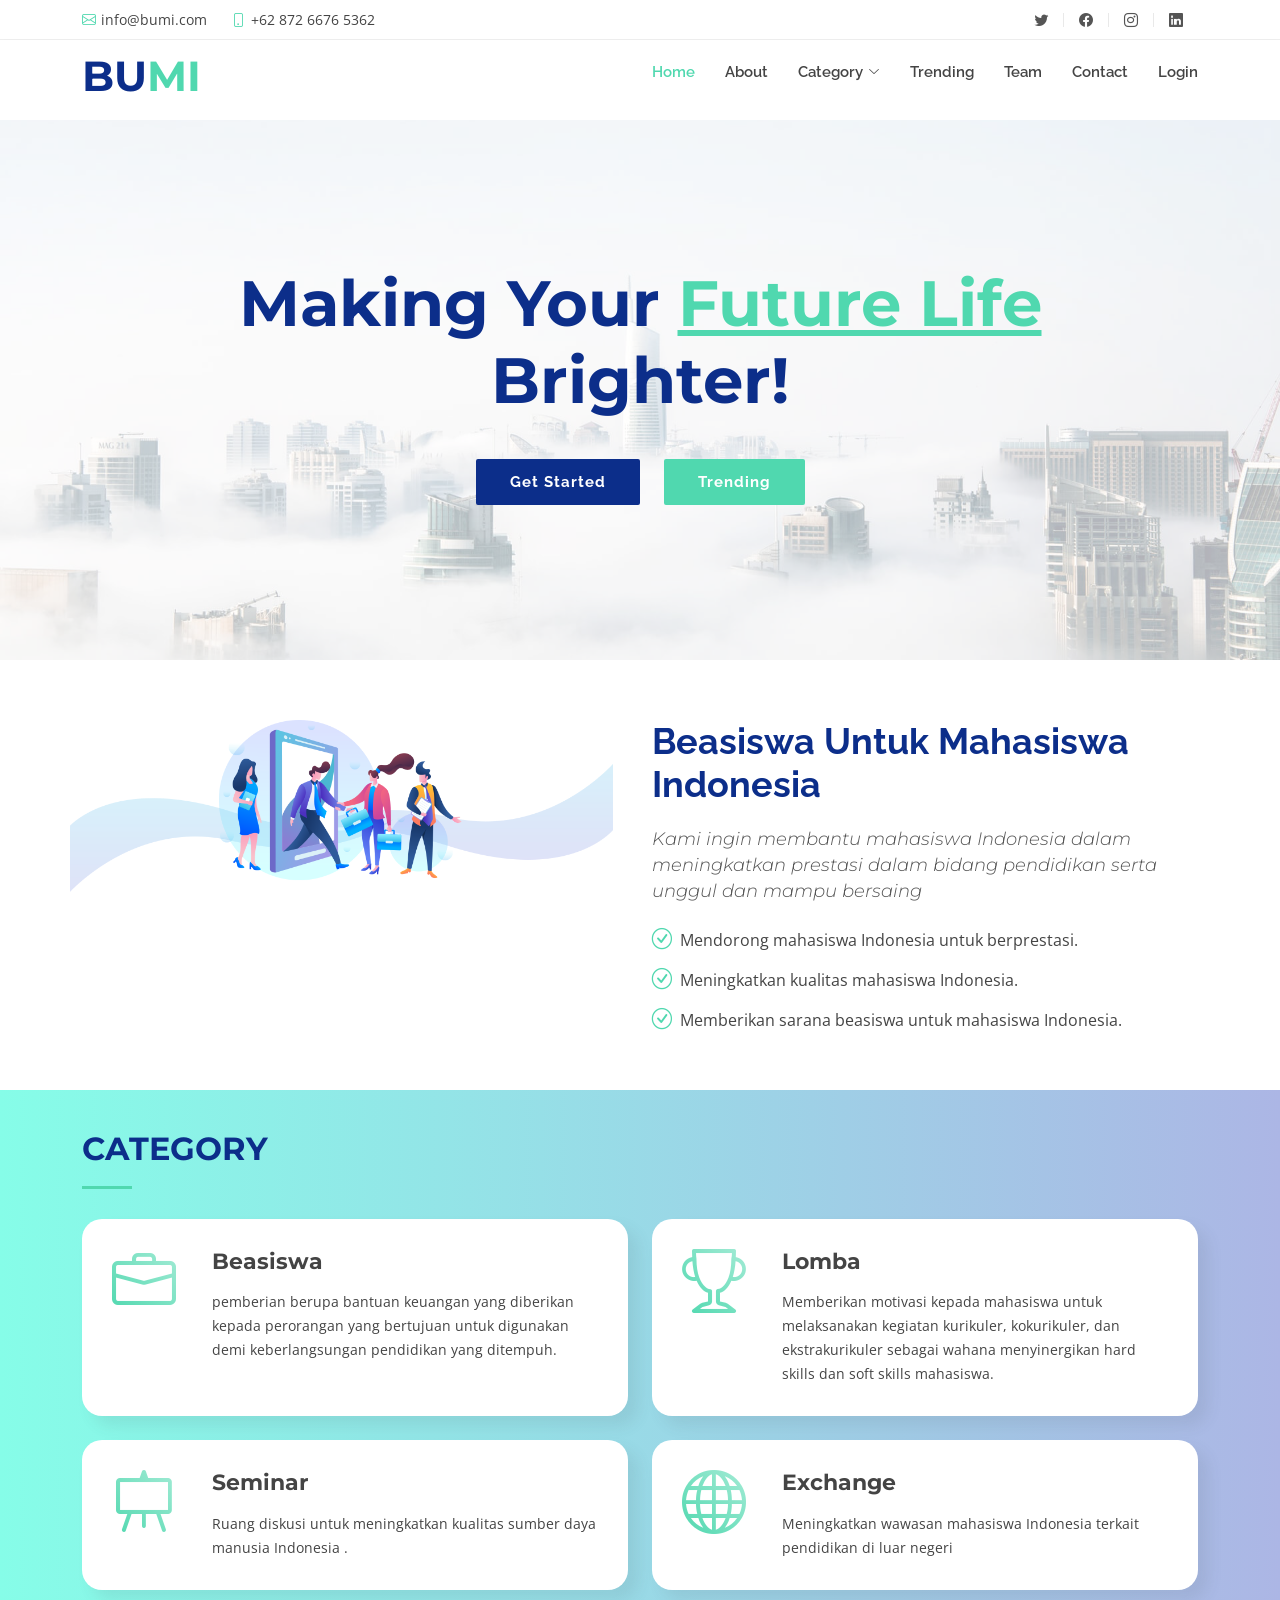
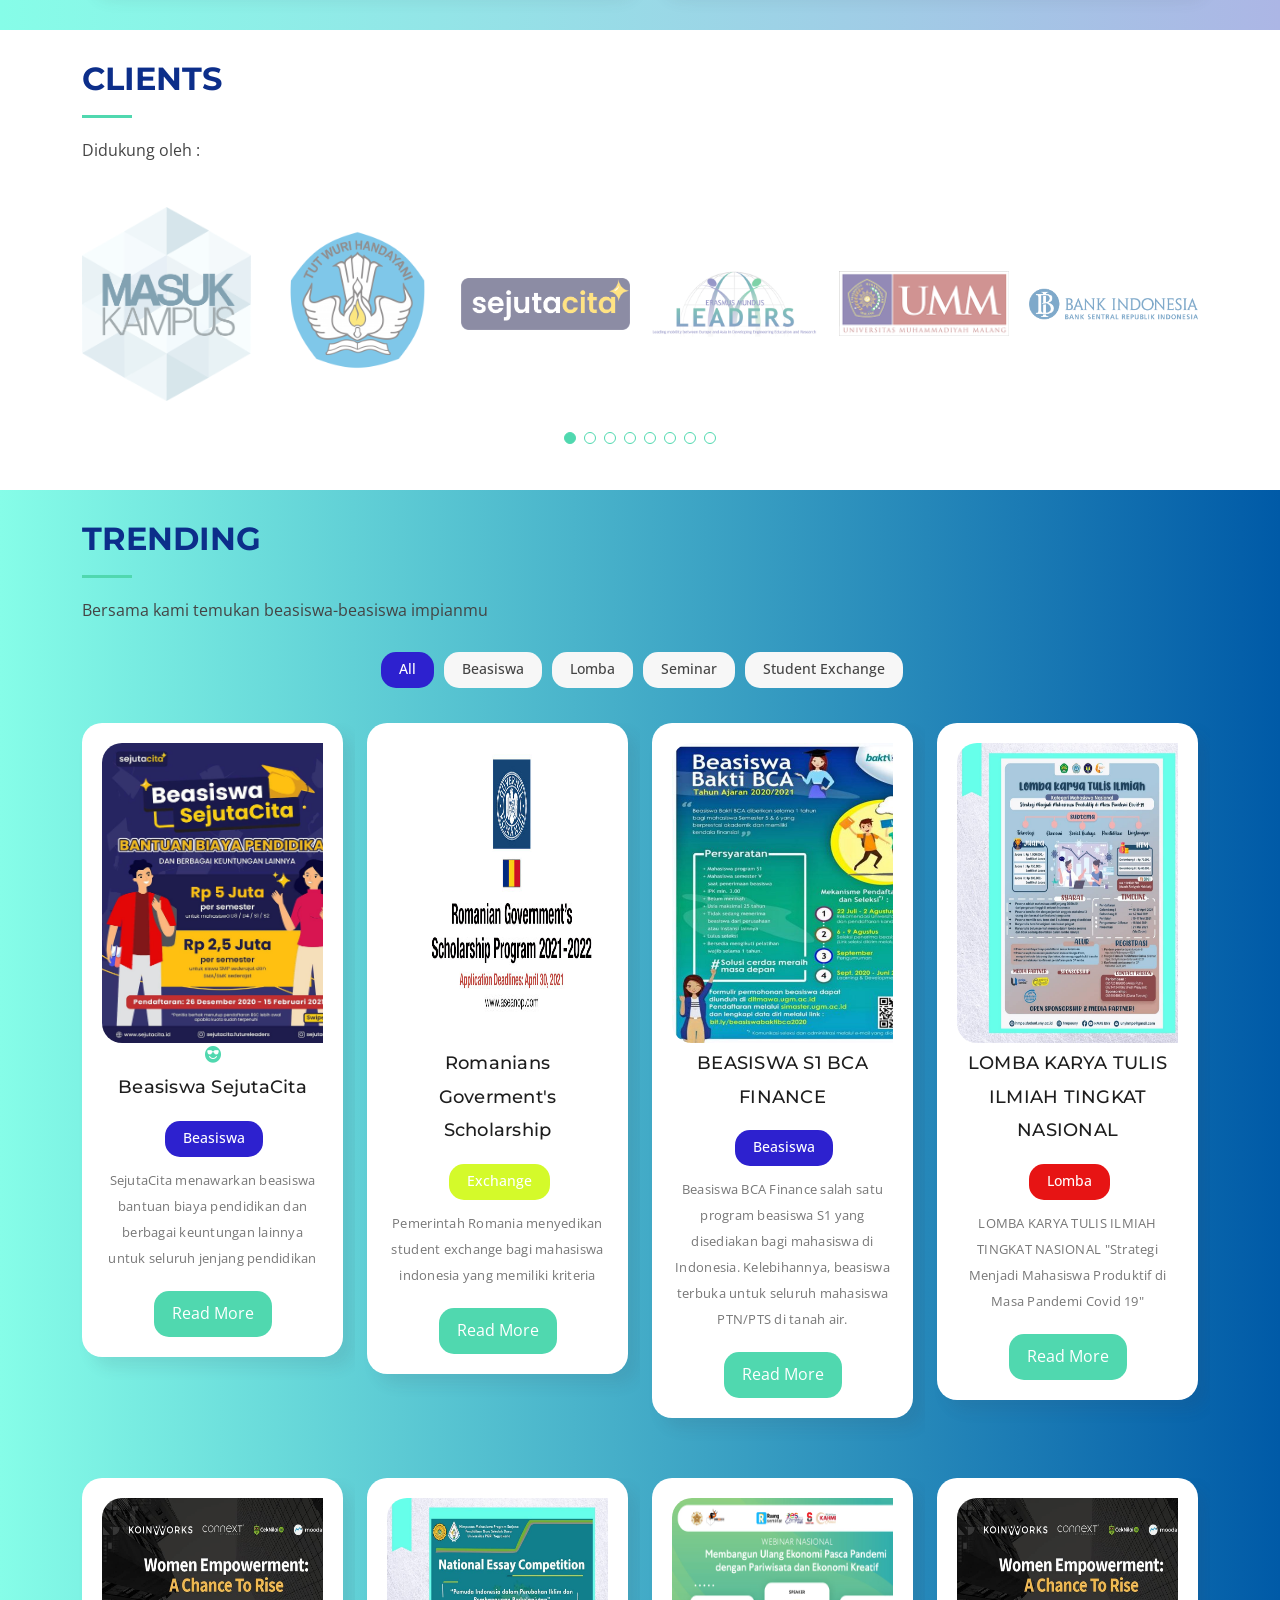
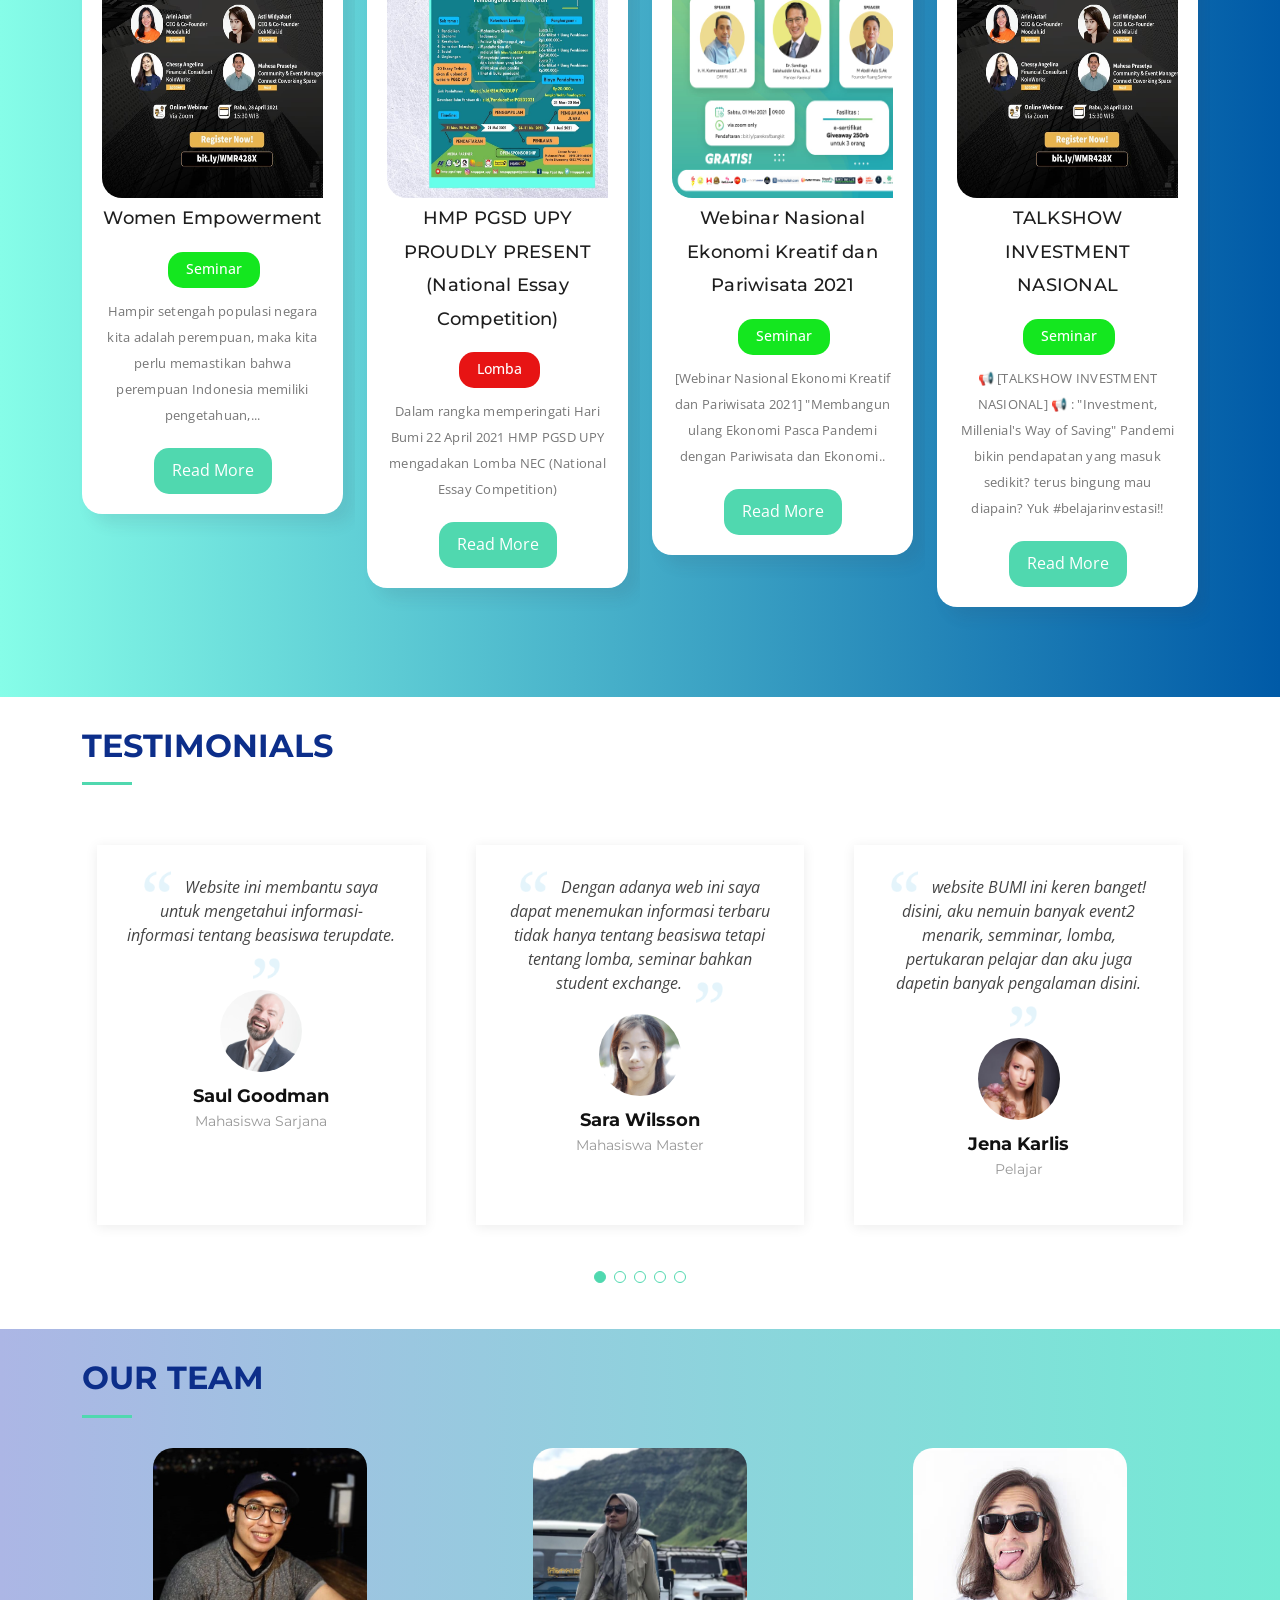
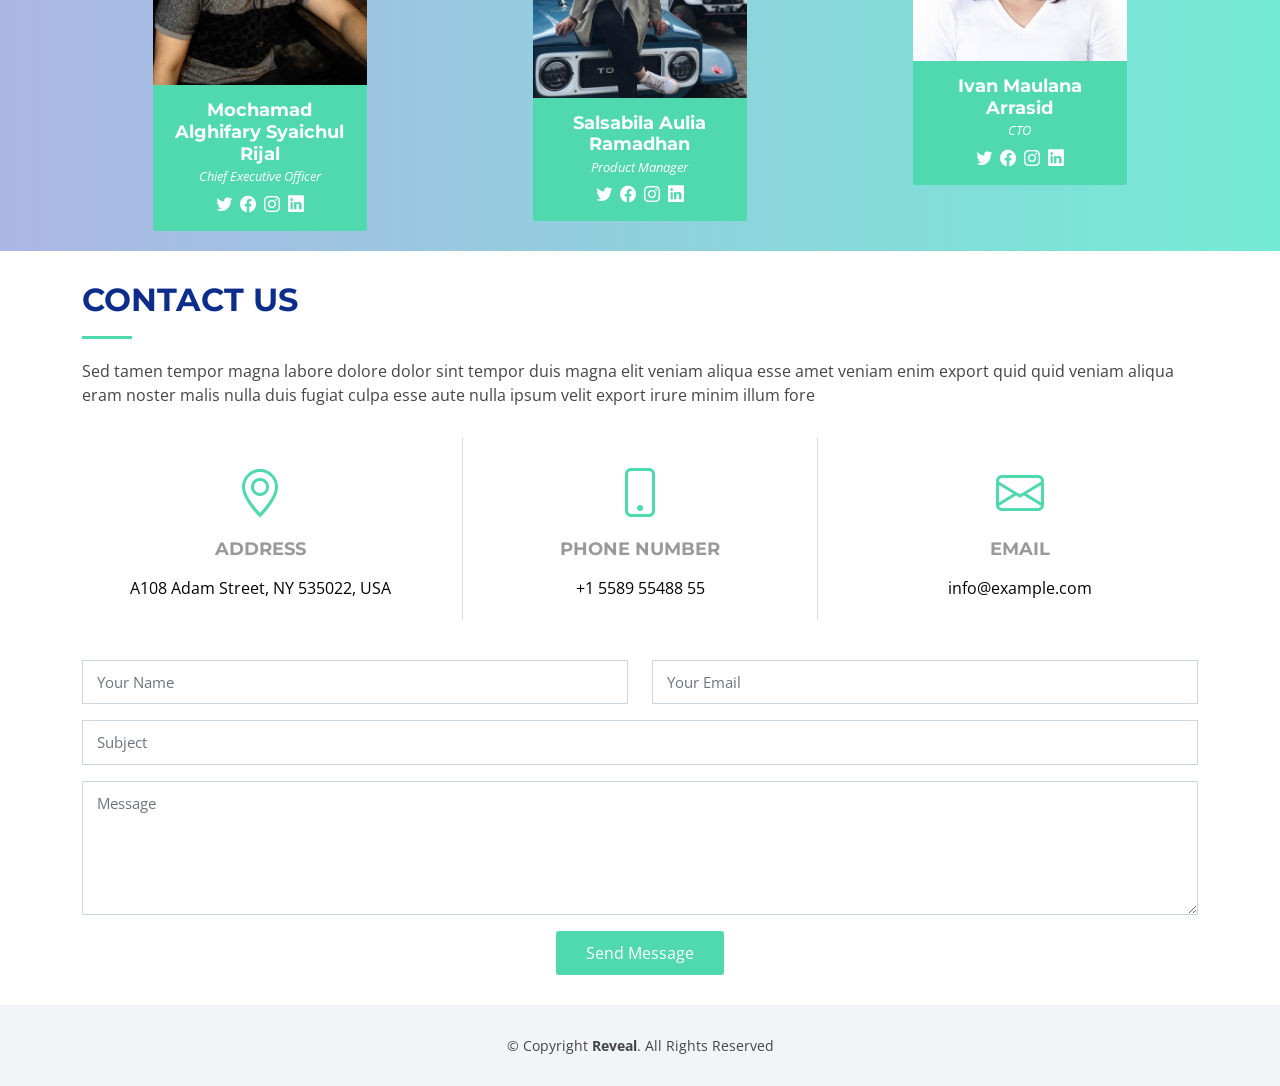
==== index.html @ cfe40dd2 "Update index.html" ====
<!DOCTYPE html>
<html lang="en">

<head>
  <meta charset="utf-8">
  <meta content="width=device-width, initial-scale=1.0" name="viewport">

  <title>BUMI | ID</title>
  <meta content="" name="description">
  <meta content="" name="keywords">

  <!-- Favicons -->
  <link href="assets/img/favicon.png" rel="icon">
  <link href="assets/img/apple-touch-icon.png" rel="apple-touch-icon">

  <!-- Google Fonts -->
  <link
    href="https://fonts.googleapis.com/css?family=Open+Sans:300,300i,400,400i,700,700i|Raleway:300,400,500,700,800|Montserrat:300,400,700"
    rel="stylesheet">

  <!-- Vendor CSS Files -->
  <link href="assets/vendor/aos/aos.css" rel="stylesheet">
  <link href="assets/vendor/bootstrap/css/bootstrap.min.css" rel="stylesheet">
  <link href="assets/vendor/bootstrap-icons/bootstrap-icons.css" rel="stylesheet">
  <link href="assets/vendor/boxicons/css/boxicons.min.css" rel="stylesheet">
  <link href="assets/vendor/glightbox/css/glightbox.min.css" rel="stylesheet">
  <link href="assets/vendor/swiper/swiper-bundle.min.css" rel="stylesheet">

  <!-- Template Main CSS File -->
  <link href="assets/css/style.css" rel="stylesheet">

</head>

<body>

  <!-- ======= Top Bar ======= -->
  <section id="topbar" class="d-flex align-items-center">
    <div class="container d-flex justify-content-center justify-content-md-between">
      <div class="contact-info d-flex align-items-center">
        <i class="bi bi-envelope d-flex align-items-center"><a href="mailto:info@bumi.com">info@bumi.com</a></i>
        <i class="bi bi-phone d-flex align-items-center ms-4"><span>+62 872 6676 5362</span></i>
      </div>
      <div class="social-links d-none d-md-flex align-items-center">
        <a href="#" class="bi bi-twitter" title="twitter"></a>
        <a href="#" class="bi bi-facebook" title="facebook"></a>
        <a href="#" class="bi bi-instagram" title="instagram"></a>
        <a href="#" class="bi bi-linkedin" title="linkedin"></a>
      </div>
    </div>
  </section><!-- End Top Bar-->

  <!-- ======= Header ======= -->
  <header id="header" class="d-flex align-items-center">
    <div class="container d-flex justify-content-between">

      <div id="logo">
        <h1><a href="index.html">BU<span>MI</span></a></h1>
      </div>

      <nav id="navbar" class="navbar">
        <ul>
          <li><a class="nav-link scrollto active" href="#hero">Home</a></li>
          <li><a class="nav-link scrollto" href="#about">About</a></li>
          <li class="dropdown"><a class="nav-link scrollto" href="#category"><span>Category</span> <i
                class="bi bi-chevron-down"></i></a>
            <ul>
              <li class="dropdown"><a href="category.html"><span>Beasiswa</span> <i class="bi bi-chevron-right"></i></a>
                <ul>
                  <li><a href="category.html">Diploma</a></li>
                  <li><a href="category.html">Sarjana</a></li>
                  <li><a href="category.html">Master</a></li>
                  <li><a href="category.html">Doctor</a></li>
                  <li><a href="category.html">Luar Negeri</a></li>
                </ul>
              </li>
              <li><a href="category.html">Lomba</a></li>
              <li><a href="category.html">Seminar</a></li>
              <li><a href="category.html">Exchange</a></li>
            </ul>
          </li>
          <li><a class="nav-link scrollto " href="#trending">Trending</a></li>
          <li><a class="nav-link scrollto" href="#team">Team</a></li>
          <li><a class="nav-link scrollto" href="#contact">Contact</a></li>
          <li><a class="nav-link scrollto" href="login.html">Login</a></li>
        </ul>
        <i class="bi bi-list mobile-nav-toggle"></i>
      </nav><!-- .navbar -->

    </div>
  </header><!-- End Header -->

  <!-- ======= hero Section ======= -->
  <section id="hero">

    <div class="hero-content">
      <h2>Making Your <span>Future Life</span><br>Brighter!</h2>
      <div>
        <a href="#about" class="btn-get-started scrollto">Get Started</a>
        <a href="#trending" class="btn-projects scrollto">Trending</a>
      </div>
    </div>

    <div class="hero-slider swiper-container">
      <div class="swiper-wrapper">
        <div class="swiper-slide" style="background-image: url('assets/img/hero-carousel/hero-01.jpg');"></div>
        <div class="swiper-slide" style="background-image: url('assets/img/hero-carousel/hero-02.jpg');"></div>
        <div class="swiper-slide" style="background-image: url('assets/img/hero-carousel/hero-03.jpg');"></div>
        <div class="swiper-slide" style="background-image: url('assets/img/hero-carousel/hero-04.jpg');"></div>
        <div class="swiper-slide" style="background-image: url('assets/img/hero-carousel/hero-05.jpg');"></div>
      </div>
    </div>

  </section><!-- End Hero Section -->

  <main id="main">

    <!-- ======= About Section ======= -->
    <section id="about">
      <div class="container" data-aos="fade-up">
        <div class="row">
          <div class="col-lg-6 about-img">
            <img src="assets/img/come-on-join.png" alt="">
          </div>

          <div class="col-lg-6 content">
            <h2>Beasiswa Untuk Mahasiswa Indonesia</h2>
            <h3>Kami ingin membantu mahasiswa Indonesia dalam meningkatkan prestasi dalam bidang pendidikan
              serta unggul dan mampu bersaing</h3>

            <ul>
              <li><i class="bi bi-check-circle"></i> Mendorong mahasiswa Indonesia untuk berprestasi.</li>
              <li><i class="bi bi-check-circle"></i> Meningkatkan kualitas mahasiswa Indonesia.</li>
              <li><i class="bi bi-check-circle"></i> Memberikan sarana beasiswa untuk mahasiswa Indonesia.
              </li>
            </ul>

          </div>
        </div>

      </div>
    </section><!-- End About Section -->

    <!-- ======= category Section ======= -->
    <section id="category">
      <div class="container" data-aos="fade-up">
        <div class="section-header">
          <h2>category</h2>
        </div>

        <div class="row gy-4">

          <div class="col-lg-6" data-aos="fade-up" data-aos-delay="50">
            <div class="box">
              <div class="icon"><i class="bi bi-briefcase"></i></div>
              <h4 class="title"><a href="category.html">Beasiswa</a></h4>
              <p class="description">pemberian berupa bantuan keuangan yang diberikan
                kepada perorangan yang bertujuan untuk digunakan demi keberlangsungan pendidikan yang
                ditempuh.</p>
            </div>
          </div>

          <div class="col-lg-6" data-aos="fade-up" data-aos-delay="100">
            <div class="box">
              <div class="icon"><i class="bi bi-trophy"></i></div>
              <h4 class="title"><a href="category.html">Lomba</a></h4>
              <p class="description">Memberikan motivasi kepada mahasiswa untuk melaksanakan kegiatan
                kurikuler, kokurikuler,
                dan ekstrakurikuler sebagai wahana menyinergikan hard skills dan soft skills mahasiswa.
              </p>
            </div>
          </div>

          <div class="col-lg-6" data-aos="fade-up" data-aos-delay="50">
            <div class="box">
              <div class="icon"><i class="bi bi-easel"></i></div>
              <h4 class="title"><a href="category.html">Seminar</a></h4>
              <p class="description">Ruang diskusi untuk meningkatkan kualitas sumber daya manusia
                Indonesia .</p>
            </div>
          </div>

          <div class="col-lg-6" data-aos="fade-up" data-aos-delay="100">
            <div class="box">
              <div class="icon"><i class="bi bi-globe"></i></div>
              <h4 class="title"><a href="category.html">Exchange</a></h4>
              <p class="description">Meningkatkan wawasan mahasiswa Indonesia terkait pendidikan di luar
                negeri </p>
            </div>
          </div>

        </div>

      </div>
    </section><!-- End category Section -->

    <!-- ======= Clients Section ======= -->
    <section id="clients">
      <div class="container" data-aos="fade-up">
        <div class="section-header">
          <h2>Clients</h2>
          <p>Didukung oleh :</p>
        </div>

        <div class="clients-slider swiper-container" data-aos="fade-up" data-aos-delay="100">
          <div class="swiper-wrapper align-items-center">
            <div class="swiper-slide"><img src="assets/img/client/masukkampus.png" class="img-fluid" alt=""></div>
            <div class="swiper-slide"><img src="assets/img/client/kemdikbud.png" class="img-fluid" alt=""></div>
            <div class="swiper-slide"><img src="assets/img/client/sejutacita.webp" class="img-fluid" alt=""></div>
            <div class="swiper-slide"><img src="assets/img/client/erasmus.png" class="img-fluid" alt=""></div>
            <div class="swiper-slide"><img src="assets/img/client/umm.png" class="img-fluid" alt=""></div>
            <div class="swiper-slide"><img src="assets/img/client/bi.png" class="img-fluid" alt=""></div>
            <div class="swiper-slide"><img src="assets/img/client/djarum.png" class="img-fluid" alt=""></div>
            <div class="swiper-slide"><img src="assets/img/client/kgsp.jpg" class="img-fluid" alt=""></div>
          </div>
          <div class="swiper-pagination"></div>
        </div>

      </div>
    </section><!-- End Clients Section -->

    <!-- ======= trending Section ======= -->
    <section id="trending" class="trending">
      <div class="container" data-aos="fade-up">
        <div class="section-header">
          <h2>Trending</h2>
          <p>Bersama kami temukan beasiswa-beasiswa impianmu</p>
        </div>

        <div class="row" data-aos="fade-up" data-aos-delay="50">
          <div class="col-lg-12 d-flex justify-content-center">
            <ul id="trending-flters">
              <li data-filter="*" class="filter-active">All</li>
              <li data-filter=".filter-beasiswa">Beasiswa</li>
              <li data-filter=".filter-lomba">Lomba</li>
              <li data-filter=".filter-seminar">Seminar</li>
              <li data-filter=".filter-exchange">Student Exchange</li>
            </ul>
          </div>
        </div>

        <div class="row trending-container" data-aos="fade-up" data-aos-delay="100">

          <div class="col-lg-3 col-md-6 trending-item filter-beasiswa">
            <div class="item">
              <div class="img">
                <img src="assets/img/content/bea01.jpg" alt="">
              </div>
              <div class="blog-content">
                <a href="assets/img/content/bea01.jpg" data-gallery="trendingGallery" title="Beasiswa SejutaCita"
                  data-description="SejutaCita menawarkan beasiswa bantuan biaya pendidikan dan berbagai keuntungan lainnya untuk seluruh jenjang pendidikan"
                  class="item-lightbox preview-link"><i class="bi bi-emoji-sunglasses-fill"></i></a>
                <h3>
                  <a href="#">Beasiswa SejutaCita </a>
                </h3>
                <div class="category-item">
                  <ul>
                    <li class="beasiswa">Beasiswa</li>
                  </ul>
                </div>
                <div class="text">
                  SejutaCita menawarkan beasiswa bantuan biaya pendidikan dan berbagai keuntungan
                  lainnya untuk seluruh jenjang pendidikan
                </div>
                <a href="#" class="main-button">Read More</a>
              </div>
            </div>
          </div>
          <div class="col-lg-3 col-md-6 trending-item filter-exchange">
            <div class="item">
                <div class="img">
                    <img src="assets/img/content/exchange01.jpg" alt="">
                </div>
                <div class="blog-content">
                    <a href="assets/img/content/exchange01.jpg" data-gallery="trendingGallery"
                        class="item-lightbox preview-link" title="App 10"><i
                            class="las la-binoculars"></i></a>
                    <h3>
                        <a href="#">Romanians Goverment's Scholarship</a>
                    </h3>
                    <div class="category-item">
                        <ul>
                            <li class="exchange">Exchange</li>
                        </ul>
                    </div>
                    <div class="text">
                        Pemerintah Romania menyedikan student exchange bagi mahasiswa indonesia yang
                        memiliki kriteria
                    </div>
                    <a href="#" class="main-button">Read More</a>
                </div>
            </div>
        </div>
        <div class="col-lg-3 col-md-6 trending-item filter-beasiswa">
            <div class="item">
                <div class="img">
                    <img src="assets/img/content/bea02.jpg" alt="">
                </div>
                <div class="blog-content">
                    <a href="assets/img/content/bea02.jpg" data-gallery="trendingGallery"
                        class="item-lightbox preview-link" title="App 10"><i
                            class="las la-binoculars"></i></a>
                    <h3>
                        <a href="#">BEASISWA S1 BCA FINANCE</a>
                    </h3>
                    <div class="category-item">
                        <ul>
                            <li class="beasiswa">Beasiswa</li>
                        </ul>
                    </div>
                    <div class="text">
                        Beasiswa BCA Finance salah satu program beasiswa S1 yang disediakan bagi mahasiswa
                        di Indonesia. Kelebihannya, beasiswa terbuka untuk seluruh mahasiswa PTN/PTS di
                        tanah air.
                    </div>
                    <a href="#" class="main-button">Read More</a>
                </div>
            </div>
        </div>
        <div class="col-lg-3 col-md-6 trending-item filter-lomba">
            <div class="item">
                <div class="img">
                    <img src="assets/img/content/lomba01.jpeg" alt="">
                </div>
                <div class="blog-content">
                    <a href="assets/img/content/lomba01.jpeg" data-gallery="trendingGallery"
                        class="item-lightbox preview-link" title="Karya tulis Ilmiah Naisonal"
                        data-description="LOMBA KARYA TULIS ILMIAH TINGKAT NASIONAL
                        'Strategi Menjadi Mahasiswa Produktif di Masa Pandemi Covid 19'"><i
                            class="las la-binoculars"></i></a>
                    <h3>
                        <a href="#">LOMBA KARYA TULIS ILMIAH TINGKAT NASIONAL</a>
                    </h3>
                    <div class="category-item">
                        <ul>
                            <li class="lomba">Lomba</li>
                        </ul>
                    </div>
                    <div class="text">
                        LOMBA KARYA TULIS ILMIAH TINGKAT NASIONAL
                        "Strategi Menjadi Mahasiswa Produktif di Masa Pandemi Covid 19"
                    </div>
                    <a href="#" class="main-button">Read More</a>
                </div>
            </div>
        </div>
        <div class="col-lg-3 col-md-6 trending-item filter-seminar">
            <div class="item">
                <div class="img">
                    <img src="assets/img/content/semi02.jpeg" alt="">
                </div>
                <div class="blog-content">
                    <a href="assets/img/content/semi02.jpeg" data-gallery="trendingGallery"
                        class="item-lightbox preview-link" title="App 10"><i
                            class="las la-binoculars"></i></a>
                    <h3>
                        <a href="#">Women Empowerment</a>
                    </h3>
                    <div class="category-item">
                        <ul>
                            <li class="seminar">Seminar</li>
                        </ul>
                    </div>
                    <div class="text">
                        Hampir setengah populasi negara kita adalah perempuan, maka kita perlu memastikan
                        bahwa perempuan Indonesia memiliki pengetahuan,...
                    </div>
                    <a href="#" class="main-button">Read More</a>
                </div>
            </div>
        </div>
        <div class="col-lg-3 col-md-6 trending-item filter-lomba">
            <div class="item">
                <div class="img">
                    <img src="assets/img/content/lomba02.jpeg" alt="">
                </div>
                <div class="blog-content">
                    <a href="assets/img/content/lomba02.jpeg" data-gallery="trendingGallery"
                        class="item-lightbox preview-link" title="App 10"><i
                            class="las la-binoculars"></i></a>
                    <h3>
                        <a href="#"> HMP PGSD UPY PROUDLY PRESENT (National Essay Competition)</a>
                    </h3>
                    <div class="category-item">
                        <ul>
                            <li class="lomba">Lomba</li>
                        </ul>
                    </div>
                    <div class="text">
                        Dalam rangka memperingati Hari Bumi 22 April 2021 HMP PGSD UPY mengadakan Lomba NEC
                        (National Essay Competition)
                    </div>
                    <a href="#" class="main-button">Read More</a>
                </div>
            </div>
        </div>
        <div class="col-lg-3 col-md-6 trending-item filter-seminar">
            <div class="item">
                <div class="img">
                    <img src="assets/img/content/semi03.jpeg" alt="">
                </div>
                <div class="blog-content">
                    <a href="assets/img/content/semi03.jpeg" data-gallery="trendingGallery"
                        class="item-lightbox preview-link" title="App 10"><i
                            class="las la-binoculars"></i></a>
                    <h3>
                        <a href="#">Webinar Nasional Ekonomi Kreatif dan Pariwisata 2021</a>
                    </h3>
                    <div class="category-item">
                        <ul>
                            <li class="seminar">Seminar</li>
                        </ul>
                    </div>
                    <div class="text">
                        [Webinar Nasional Ekonomi Kreatif dan Pariwisata 2021] "Membangun ulang Ekonomi
                        Pasca Pandemi dengan Pariwisata dan Ekonomi..
                    </div>
                    <a href="#" class="main-button">Read More</a>
                </div>
            </div>
        </div>
        <div class="col-lg-3 col-md-6 trending-item filter-seminar">
            <div class="item">
                <div class="img">
                    <img src="assets/img/content/semi02.jpeg" alt="">
                </div>
                <div class="blog-content">
                    <a href="assets/img/content/semi02.jpeg" data-gallery="trendingGallery"
                        class="item-lightbox preview-link" title="App 10"><i
                            class="las la-binoculars"></i></a>
                    <h3>
                        <a href="#">TALKSHOW INVESTMENT NASIONAL</a>
                    </h3>
                    <div class="category-item">
                        <ul>
                            <li class="seminar">Seminar</li>
                        </ul>
                    </div>
                    <div class="text">
                        📢 [TALKSHOW INVESTMENT NASIONAL] 📢
                        : "Investment, Millenial's Way of Saving"
                        Pandemi bikin pendapatan yang masuk sedikit? terus bingung mau diapain?
                        Yuk #belajarinvestasi!!
                    </div>
                    <a href="#" class="main-button">Read More</a>
                </div>
            </div>
        </div>
        </div>

      </div>
    </section><!-- End Portfolio Section -->

    <!-- ======= Testimonials Section ======= -->
    <section id="testimonials">
      <div class="container" data-aos="fade-up">
        <div class="section-header">
          <h2>Testimonials</h2>
        </div>

        <div class="testimonials-slider swiper-container" data-aos="fade-up" data-aos-delay="50">
          <div class="swiper-wrapper">

            <div class="swiper-slide">
              <div class="testimonial-item">
                <p>
                  <img src="assets/img/quote-sign-left.png" class="quote-sign-left" alt="">
                  Website ini membantu saya untuk mengetahui informasi-informasi tentang beasiswa
                  terupdate.
                  <img src="assets/img/quote-sign-right.png" class="quote-sign-right" alt="">
                </p>
                <img src="assets/img/testimonial-1.jpg" class="testimonial-img" alt="">
                <h3>Saul Goodman</h3>
                <h4>Mahasiswa Sarjana</h4>
              </div>
            </div><!-- End testimonial item -->

            <div class="swiper-slide">
              <div class="testimonial-item">
                <p>
                  <img src="assets/img/quote-sign-left.png" class="quote-sign-left" alt="">
                  Dengan adanya web ini saya dapat menemukan informasi terbaru tidak hanya tentang
                  beasiswa tetapi tentang lomba, seminar bahkan student exchange.
                  <img src="assets/img/quote-sign-right.png" class="quote-sign-right" alt="">
                </p>
                <img src="assets/img/testimonial-2.jpg" class="testimonial-img" alt="">
                <h3>Sara Wilsson</h3>
                <h4>Mahasiswa Master</h4>
              </div>
            </div><!-- End testimonial item -->

            <div class="swiper-slide">
              <div class="testimonial-item">
                <p>
                  <img src="assets/img/quote-sign-left.png" class="quote-sign-left" alt="">
                  website BUMI ini keren banget! disini, aku nemuin banyak event2 menarik, semminar,
                  lomba, pertukaran pelajar dan aku juga dapetin banyak pengalaman disini.
                  <img src="assets/img/quote-sign-right.png" class="quote-sign-right" alt="">
                </p>
                <img src="assets/img/testimonial-3.jpg" class="testimonial-img" alt="">
                <h3>Jena Karlis</h3>
                <h4>Pelajar</h4>
              </div>
            </div><!-- End testimonial item -->

            <div class="swiper-slide">
              <div class="testimonial-item">
                <p>
                  <img src="assets/img/quote-sign-left.png" class="quote-sign-left" alt="">
                  website ini sangat membantu bagi pemuda terutama bagi pelajar/mahasiswa. kita dapat
                  menemukan program beasiswa, seminar dan informasi lainnya.
                  <img src="assets/img/quote-sign-right.png" class="quote-sign-right" alt="">
                </p>
                <img src="assets/img/testimonial-4.jpg" class="testimonial-img" alt="">
                <h3>Matt Brandon</h3>
                <h4>Guru</h4>
              </div>
            </div><!-- End testimonial item -->

            <div class="swiper-slide">
              <div class="testimonial-item">
                <p>
                  <img src="assets/img/quote-sign-left.png" class="quote-sign-left" alt="">
                  sangat berguna untuk mahasiswa dan siswa aktif maupun yang tidal, karena disini kita
                  bisa memperlihatkan kemampuan skil kita. saya sangat berharap semoga BUMI makin
                  lancar
                  <img src="assets/img/quote-sign-right.png" class="quote-sign-right" alt="">
                </p>
                <img src="assets/img/testimonial-5.jpg" class="testimonial-img" alt="">
                <h3>John Larson</h3>
                <h4>Entrepreneur</h4>
              </div>
            </div><!-- End testimonial item -->

          </div>
          <div class="swiper-pagination"></div>
        </div>

      </div>
    </section><!-- End Testimonials Section -->


    <!-- ======= Team Section ======= -->
    <section id="team">
      <div class="container" data-aos="fade-up">
        <div class="section-header">
          <h2>Our Team</h2>
        </div>
        <div class="row">
          <div class="col-lg-4 col-md-6">
            <div class="member">
              <div class="pic"><img src="assets/img/team/team1.jpeg" alt=""></div>
              <div class="details">
                <h4>Mochamad Alghifary Syaichul Rijal</h4>
                <span>Chief Executive Officer</span>
                <div class="social">
                  <a href="#" title="twitter"><i class="bi bi-twitter"></i></a>
                  <a href="#" title="facebook"><i class="bi bi-facebook"></i></a>
                  <a href="#" title="instagram"><i class="bi bi-instagram"></i></a>
                  <a href="#" title="linkedin"><i class="bi bi-linkedin"></i></a>
                </div>
              </div>
            </div>
          </div>

          <div class="col-lg-4 col-md-6">
            <div class="member">
            <div class="pic"><img src="assets/img/team/team2.jpeg" alt=""></div>
            <div class="details">
              <h4>Salsabila Aulia Ramadhan</h4>
              <span>Product Manager</span>
              <div class="social">
                <a href="#" title="twitter"><i class="bi bi-twitter"></i></a>
                <a href="#" title="facebook"><i class="bi bi-facebook"></i></a>
                <a href="#" title="instagram"><i class="bi bi-instagram"></i></a>
                <a href="#" title="linkedin"><i class="bi bi-linkedin"></i></a>
              </div>
            </div>
          </div>
        </div>

        <div class="col-lg-4 col-md-6">
          <div class="member">
            <div class="pic"><img src="assets/img/team-3.jpg" alt=""></div>
            <div class="details">
              <h4>Ivan Maulana <br>Arrasid</h4>
              <span>CTO</span>
              <div class="social">
                <a href="#" title="twitter"><i class="bi bi-twitter"></i></a>
                <a href="#" title="facebook"><i class="bi bi-facebook"></i></a>
                <a href="#" title="instagram"><i class="bi bi-instagram"></i></a>
                <a href="#" title="linkedin"><i class="bi bi-linkedin"></i></a>
              </div>
            </div>
          </div>
        </div>

      </div>
    </section><!-- End Team Section -->

    <!-- ======= Contact Section ======= -->
    <section id="contact">
      <div class="container" data-aos="fade-up">
        <div class="section-header">
          <h2>Contact Us</h2>
          <p>Sed tamen tempor magna labore dolore dolor sint tempor duis magna elit veniam aliqua esse amet veniam enim
            export quid quid veniam aliqua eram noster malis nulla duis fugiat culpa esse aute nulla ipsum velit export
            irure minim illum fore</p>
        </div>

        <div class="row contact-info">

          <div class="col-md-4">
            <div class="contact-address">
              <i class="bi bi-geo-alt"></i>
              <h3>Address</h3>
              <address>A108 Adam Street, NY 535022, USA</address>
            </div>
          </div>

          <div class="col-md-4">
            <div class="contact-phone">
              <i class="bi bi-phone"></i>
              <h3>Phone Number</h3>
              <p><a href="tel:+155895548855">+1 5589 55488 55</a></p>
            </div>
          </div>

          <div class="col-md-4">
            <div class="contact-email">
              <i class="bi bi-envelope"></i>
              <h3>Email</h3>
              <p><a href="mailto:info@example.com">info@example.com</a></p>
            </div>
          </div>

        </div>
      </div>

      <!-- send message  -->
      <div class="container">
        <div class="form">
          <form action="forms/contact.php" method="post" role="form" class="php-email-form">
            <div class="row">
              <div class="form-group col-md-6">
                <input type="text" name="name" class="form-control" id="name" placeholder="Your Name" required>
              </div>
              <div class="form-group col-md-6 mt-3 mt-md-0">
                <input type="email" class="form-control" name="email" id="email" placeholder="Your Email" required>
              </div>
            </div>
            <div class="form-group mt-3">
              <input type="text" class="form-control" name="subject" id="subject" placeholder="Subject" required>
            </div>
            <div class="form-group mt-3">
              <textarea class="form-control" name="message" rows="5" placeholder="Message" required></textarea>
            </div>

            <div class="my-3">
              <div class="loading">Loading</div>
              <div class="error-message"></div>
              <div class="sent-message">Your message has been sent. Thank you!</div>
            </div>

            <div class="text-center"><button type="submit">Send Message</button></div>
          </form>
        </div>

      </div>
    </section><!-- End send message Section -->

  </main><!-- End #main -->

  <!-- ======= Footer ======= -->
  <footer id="footer">
    <div class="container">
      <div class="copyright">
        &copy; Copyright <strong>Reveal</strong>. All Rights Reserved
      </div>     
    </div>
  </footer><!-- End Footer -->

  <a href="#" class="back-to-top d-flex align-items-center justify-content-center"><i
      class="bi bi-arrow-up-short"></i></a>

  <!-- Vendor JS Files -->
  <script src="assets/vendor/aos/aos.js"></script>
  <script src="assets/vendor/bootstrap/js/bootstrap.bundle.min.js"></script>
  <script src="assets/vendor/glightbox/js/glightbox.min.js"></script>
  <script src="assets/vendor/isotope-layout/isotope.pkgd.min.js"></script>
  <script src="assets/vendor/php-email-form/validate.js"></script>
  <script src="assets/vendor/swiper/swiper-bundle.min.js"></script>

  <!-- Template Main JS File -->
  <script src="assets/js/main.js"></script>

</body>

</html>
---- assets/css/style.css ----
/**
* Template Name: Reveal - v4.1.0
* Template URL: https://bootstrapmade.com/reveal-bootstrap-corporate-template/
* Author: BootstrapMade.com
* License: https://bootstrapmade.com/license/
*/

/*--------------------------------------------------------------
# General
--------------------------------------------------------------*/
body {
  background: #fff;
  color: #444;
  font-family: "Open Sans", sans-serif;
}

a {
  color: #50d8af;
  text-decoration: none;
  transition: 0.5s;
}

a:hover,
a:active,
a:focus {
  color: #51d8af;
  outline: none;
  text-decoration: none;
}

p {
  padding: 0;
  margin: 0 0 30px 0;
}

h1,
h2,
h3,
h4,
h5,
h6 {
  font-family: "Montserrat", sans-serif;
  font-weight: 400;
  margin: 0 0 20px 0;
  padding: 0;
}

/*--------------------------------------------------------------
# Back to top button
--------------------------------------------------------------*/
.back-to-top {
  position: fixed;
  visibility: hidden;
  opacity: 0;
  right: 15px;
  bottom: 15px;
  z-index: 996;
  background: #50d8af;
  width: 40px;
  height: 40px;
  transition: all 0.4s;
}

.back-to-top i {
  font-size: 28px;
  color: #fff;
  line-height: 0;
}

.back-to-top:hover {
  background: #71dfbe;
  color: #fff;
}

.back-to-top.active {
  visibility: visible;
  opacity: 1;
}

/*--------------------------------------------------------------
# Top Bar
--------------------------------------------------------------*/
#topbar {
  background: #fff;
  border-bottom: 1px solid #eee;
  font-size: 14px;
  padding: 0;
  height: 40px;
}

#topbar .contact-info i {
  font-style: normal;
  color: #50d8af;
}

#topbar .contact-info i a,
#topbar .contact-info i span {
  padding-left: 5px;
  color: #444;
}

#topbar .contact-info i a {
  line-height: 0;
  transition: 0.3s;
}

#topbar .contact-info i a:hover {
  color: #50d8af;
}

#topbar .social-links a {
  color: #555;
  padding: 0 15px;
  display: inline-block;
  line-height: 1px;
  border-left: 1px solid #e9e9e9;
}

#topbar .social-links a:hover {
  color: #50d8af;
}

#topbar .social-links a:first-child {
  border-left: 0;
}

/*--------------------------------------------------------------
# Header
--------------------------------------------------------------*/
#header {
  height: 80px;
  transition: all 0.5s;
  z-index: 997;
  background: #fff;
  box-shadow: 0px 6px 9px 0px rgba(0, 0, 0, 0.06);
}

#header #logo h1 {
  font-size: 42px;
  margin: 0;
  padding: 0;
  font-family: "Montserrat", sans-serif;
  font-weight: 700;
}

#header #logo h1 a {
  color: #0c2e8a;
}

#header #logo h1 a span {
  color: #50d8af;
}

#header #logo img {
  padding: 0;
  margin: 0;
}

@media (max-width: 768px) {
  #header {
    height: 60px;
  }

  #header #logo h1 {
    font-size: 34px;
  }

  #header #logo img {
    max-height: 40px;
  }
}

.scrolled-offset {
  margin-top: 70px;
}

/*--------------------------------------------------------------
# Navigation Menu
--------------------------------------------------------------*/
/**
* Desktop Navigation 
*/
.navbar {
  padding: 0;
}

.navbar ul {
  display: flex;
  list-style: none;
  align-items: center;
}

.navbar li {
  position: relative;
}

.navbar a {
  display: flex;
  align-items: center;
  justify-content: space-between;
  padding: 10px 0 10px 30px;
  font-family: "Raleway", sans-serif;
  font-size: 15px;
  font-weight: 600;
  color: #444;
  white-space: nowrap;
  transition: 0.3s;
}

.navbar a i {
  font-size: 12px;
  line-height: 0;
  margin-left: 5px;
}

.navbar a:hover,
.navbar .active,
.navbar li:hover>a {
  color: #50d8af;
}

.navbar .dropdown ul {
  display: block;
  position: absolute;
  left: 14px;
  top: calc(100% + 30px);
  margin: 0;
  padding: 10px 0;
  z-index: 99;
  opacity: 0;
  visibility: hidden;
  background: #fff;
  box-shadow: 0px 0px 30px rgba(127, 137, 161, 0.25);
  transition: 0.3s;
}

.navbar .dropdown ul li {
  min-width: 200px;
}

.navbar .dropdown ul a {
  padding: 10px 20px;
  font-size: 14px;
}

.navbar .dropdown ul a i {
  font-size: 12px;
}

.navbar .dropdown ul a:hover,
.navbar .dropdown ul .active:hover,
.navbar .dropdown ul li:hover>a {
  color: #50d8af;
}

.navbar .dropdown:hover>ul {
  opacity: 1;
  top: 100%;
  visibility: visible;
}

.navbar .dropdown .dropdown ul {
  top: 0;
  left: calc(100% - 30px);
  visibility: hidden;
}

.navbar .dropdown .dropdown:hover>ul {
  opacity: 1;
  top: 0;
  left: 100%;
  visibility: visible;
}

@media (max-width: 1366px) {
  .navbar .dropdown .dropdown ul {
    left: -90%;
  }

  .navbar .dropdown .dropdown:hover>ul {
    left: -100%;
  }
}

/**
* Mobile Navigation 
*/
.mobile-nav-toggle {
  color: #0c2e8a;
  font-size: 28px;
  cursor: pointer;
  display: none;
  line-height: 0;
  transition: 0.5s;
}

.mobile-nav-toggle.bi-x {
  color: #fff;
}

@media (max-width: 991px) {
  .mobile-nav-toggle {
    display: block;
  }

  .navbar ul {
    display: none;
  }
}

.navbar-mobile {
  position: fixed;
  overflow: hidden;
  top: 0;
  right: 0;
  left: 0;
  bottom: 0;
  background: rgba(8, 30, 91, 0.9);
  transition: 0.3s;
  z-index: 999;
}

.navbar-mobile .mobile-nav-toggle {
  position: absolute;
  top: 15px;
  right: 15px;
}

.navbar-mobile ul {
  display: block;
  position: absolute;
  top: 55px;
  right: 15px;
  bottom: 15px;
  left: 15px;
  padding: 10px 0;
  background-color: #fff;
  overflow-y: auto;
  transition: 0.3s;
}

.navbar-mobile a {
  padding: 10px 20px;
  font-size: 15px;
  color: #0c2e8a;
}

.navbar-mobile a:hover,
.navbar-mobile .active,
.navbar-mobile li:hover>a {
  color: #50d8af;
}

.navbar-mobile .getstarted {
  margin: 15px;
}

.navbar-mobile .dropdown ul {
  position: static;
  display: none;
  margin: 10px 20px;
  padding: 10px 0;
  z-index: 99;
  opacity: 1;
  visibility: visible;
  background: #fff;
  box-shadow: 0px 0px 30px rgba(127, 137, 161, 0.25);
}

.navbar-mobile .dropdown ul li {
  min-width: 200px;
}

.navbar-mobile .dropdown ul a {
  padding: 10px 20px;
}

.navbar-mobile .dropdown ul a i {
  font-size: 12px;
}

.navbar-mobile .dropdown ul a:hover,
.navbar-mobile .dropdown ul .active:hover,
.navbar-mobile .dropdown ul li:hover>a {
  color: #50d8af;
}

.navbar-mobile .dropdown>.dropdown-active {
  display: block;
}

/*--------------------------------------------------------------
# Hero Section
--------------------------------------------------------------*/
#hero {
  width: 100%;
  height: 60vh;
  position: relative;
  background: url("../img/hero-carousel/hero-01.jpg") no-repeat;
  background-size: cover;
  padding: 0;
}

#hero .hero-content {
  position: absolute;
  bottom: 0;
  top: 0;
  left: 0;
  right: 0;
  z-index: 10;
  display: flex;
  justify-content: center;
  align-items: center;
  flex-direction: column;
  text-align: center;
}

#hero .hero-content h2 {
  color: #0c2e8a;
  margin-bottom: 30px;
  font-size: 64px;
  font-weight: 700;
}

#hero .hero-content h2 span {
  color: #50d8af;
  text-decoration: underline;
}

@media (max-width: 767px) {
  #hero .hero-content h2 {
    font-size: 34px;
  }
}

#hero .hero-content .btn-get-started,
#hero .hero-content .btn-projects {
  font-family: "Raleway", sans-serif;
  font-size: 15px;
  font-weight: bold;
  letter-spacing: 1px;
  display: inline-block;
  padding: 10px 32px;
  border-radius: 2px;
  transition: 0.5s;
  margin: 10px;
  color: #fff;
}

#hero .hero-content .btn-get-started {
  background: #0c2e8a;
  border: 2px solid #0c2e8a;
}

#hero .hero-content .btn-get-started:hover {
  background: none;
  color: #0c2e8a;
}

#hero .hero-content .btn-projects {
  background: #50d8af;
  border: 2px solid #50d8af;
}

#hero .hero-content .btn-projects:hover {
  background: none;
  color: #50d8af;
}

#hero .hero-slider {
  z-index: 8;
  height: 60vh;
}

#hero .hero-slider::before {
  content: '';
  background-color: rgba(255, 255, 255, 0.7);
  position: absolute;
  height: 100%;
  width: 100%;
  top: 0;
  right: 0;
  left: 0;
  bottom: 0;
  z-index: 7;
}

#hero .hero-slider .swiper-slide {
  background-size: cover;
  background-position: center;
  background-repeat: no-repeat;
  transition-property: opacity;
}

/*--------------------------------------------------------------
# Sections
--------------------------------------------------------------*/
section {
  padding: 40px 0;
  overflow: hidden;
}

/* Sections Header
--------------------------------*/
.section-header {
  margin-bottom: 30px;
}

.section-header h2 {
  font-size: 32px;
  color: #0c2e8a;
  text-transform: uppercase;
  font-weight: 700;
  position: relative;
  padding-bottom: 20px;
}

.section-header h2::before {
  content: '';
  position: absolute;
  display: block;
  width: 50px;
  height: 3px;
  background: #50d8af;
  bottom: 0;
  left: 0;
}

.section-header p {
  padding: 0;
  margin: 0;
}

/*--------------------------------------------------------------
# Breadcrumbs
--------------------------------------------------------------*/
.breadcrumbs {
  padding: 20px 0;
  background-color: #fafafa;
  min-height: 40px;
}

.breadcrumbs h2 {
  font-size: 24px;
  font-weight: 300;
  margin: 0;
}

@media (max-width: 992px) {
  .breadcrumbs h2 {
    margin: 0 0 10px 0;
  }
}

.breadcrumbs ol {
  display: flex;
  flex-wrap: wrap;
  list-style: none;
  padding: 0;
  margin: 0;
  font-size: 14px;
}

.breadcrumbs ol li+li {
  padding-left: 10px;
}

.breadcrumbs ol li+li::before {
  display: inline-block;
  padding-right: 10px;
  color: #6c757d;
  content: "/";
}

@media (max-width: 768px) {
  .breadcrumbs .d-flex {
    display: block !important;
  }

  .breadcrumbs ol {
    display: block;
  }

  .breadcrumbs ol li {
    display: inline-block;
  }
}

/* About Section
--------------------------------*/
#about {
  padding: 60px 0 30px 0;
}

#about .about-img {
  overflow: hidden;
}

#about .about-img img {
  margin-left: -15px;
  max-width: 100%;
}

@media (max-width: 768px) {
  #about .about-img {
    height: auto;
  }

  #about .about-img img {
    margin-left: 0;
    padding-bottom: 30px;
  }
}

#about .content h2 {
  color: #0c2e8a;
  font-weight: 700;
  font-size: 36px;
  font-family: "Raleway", sans-serif;
}

#about .content h3 {
  color: #555;
  font-weight: 300;
  font-size: 18px;
  line-height: 26px;
  font-style: italic;
}

#about .content p {
  line-height: 26px;
}

#about .content p:last-child {
  margin-bottom: 0;
}

#about .content i {
  font-size: 20px;
  padding-right: 4px;
  color: #50d8af;
}

#about .content ul {
  list-style: none;
  padding: 0;
}

#about .content ul li {
  padding-bottom: 10px;
}

/* category Section
--------------------------------*/
#category {
  padding: 40px 0;
  background: #acb6e5;
  /* fallback for old browsers */
  background: -webkit-linear-gradient(to right, #86fde8, #acb6e5);
  /* Chrome 10-25, Safari 5.1-6 */
  background: linear-gradient(to right, #86fde8, #acb6e5);
  /* W3C, IE 10+/ Edge, Firefox 16+, Chrome 26+, Opera 12+, Safari 7+ */

}

#category .box {
  padding: 30px;
  box-shadow: 10px 10px 15px rgba(73, 78, 92, 0.1);
  background: #fff;
  transition: 0.4s;
  border-radius: 20px;
  height: 100%;
}

#category .box:hover {
  box-shadow: 0px 0px 30px rgba(73, 78, 92, 0.15);
  transform: translateY(-10px);
  -webkit-transform: translateY(-10px);
  -moz-transform: translateY(-10px);
}

#category .box .icon {
  float: left;
}

#category .box .icon i {
  color: #444;
  font-size: 64px;
  transition: 0.5s;
  line-height: 0;
  margin-top: 34px;
}

#category .box .icon i:before {
  background: #0c2e8a;
  background: linear-gradient(45deg, #50d8af 0%, #a3ebd5 100%);
  background-clip: border-box;
  -webkit-background-clip: text;
  -webkit-text-fill-color: transparent;
}

#category .box h4 {
  margin-left: 100px;
  font-weight: 700;
  margin-bottom: 15px;
  font-size: 22px;
}

#category .box h4 a {
  color: #444;
}

#category .box p {
  font-size: 14px;
  margin-left: 100px;
  margin-bottom: 0;
  line-height: 24px;
}

@media (max-width: 767px) {
  #category .box .box {
    margin-bottom: 20px;
  }

  #category .box .icon {
    float: none;
    text-align: center;
    padding-bottom: 15px;
  }

  #category .box h4,
  #category .box p {
    margin-left: 0;
    text-align: center;
  }
}
/* category page */
#select-category {
  padding: 0;
  margin: 0 auto 25px auto;
  list-style: none;
  text-align: center;
}

#select-category li {
  cursor: pointer;
  display: inline-block;
  padding: 10px 18px 12px 18px;
  font-size: 24px;
  font-weight: 800;
  line-height: 1;
  color: #444;
  margin: 10px;
  transition: all ease-in-out 0.3s;
  background: #f7f7f7;
  border-radius: 15px;
}

#select-category li i {
  font-size: 30px;
}

#select-category li:hover,
#select-category li.category-active {
  color: #fff;
  background: #0ddf6b;
}

#select-category li:last-child {
  margin-right: 0;
}

#category .list-category-container ul {
  padding: 0;
  margin: 0 auto 25px auto;
  list-style: none;
  text-align: center;

}

#category .list-category-container ul li {
  cursor: pointer;
  display: inline-block;
  padding: 10px 18px 12px 18px;
  font-size: 14px;
  font-weight: 500;
  line-height: 1;
  color: #444;
  margin: 0 3px 10px 3px;
  transition: all ease-in-out 0.3s;
  background: #f7f7f7;
  border-radius: 15px;
}

#category .list-category-container ul li:hover,
#category .list-category-container ul li.filter-active {
  color: #fff;
  background: #2d21cf;
}

#category .list-category-container ul li:last-child {
  margin-right: 0;
}

#category .wrapper-item{
  padding-bottom: 30px;
}



/* Clients Section
--------------------------------*/
#clients {
  padding: 30px 0;
}

#clients img {
  max-width: 100%;
  opacity: 0.5;
  transition: 0.3s;
  padding: 15px 0;
}

#clients img:hover {
  opacity: 1;
}

#clients .swiper-pagination {
  margin-top: 20px;
  position: relative;
}

#clients .swiper-pagination .swiper-pagination-bullet {
  width: 12px;
  height: 12px;
  background-color: #fff;
  opacity: 1;
  border: 1px solid #50d8af;
}

#clients .swiper-pagination .swiper-pagination-bullet-active {
  background-color: #50d8af;
}

/* Our trending Section
--------------------------------*/
#trending {
  padding: 30px 0;
  background: #acb6e5;
  /* fallback for old browsers */
  background: -webkit-linear-gradient(to right, #86fde8, #005aa7);
  /* Chrome 10-25, Safari 5.1-6 */
  background: linear-gradient(to right, #86fde8, #005aa7);
  /* W3C, IE 10+/ Edge, Firefox 16+, Chrome 26+, Opera 12+, Safari 7+ */
}

#trending ul {
  padding: 0;
  margin: 0 auto 25px auto;
  list-style: none;
  text-align: center;
  border-radius: 50px;
}

#trending ul li {
  cursor: pointer;
  display: inline-block;
  padding: 10px 18px 12px 18px;
  font-size: 14px;
  font-weight: 500;
  line-height: 1;
  color: #444;
  margin: 0 3px 10px 3px;
  transition: all ease-in-out 0.3s;
  background: #f7f7f7;
  border-radius: 15px;
}

#trending ul li:hover,
#trending ul li.filter-active {
  color: #fff;
  background: #2d21cf;
}

#trending ul li:last-child {
  margin-right: 0;
}

/* category color */
#trending .category-item ul {
  margin: 0;
}

#trending .category-item .beasiswa {
  color: #fff;
  background-color: #2d21cf;
}

#trending .category-item .lomba {
  color: #fff;
  background-color: #e71414;
}

#trending .category-item .seminar {
  color: #fff;
  background-color: #14e71f;
}

#trending .category-item .exchange {
  color: #fff;
  background-color: #d4fa2a;
}

/* end */

.trending-item {
  margin-bottom: 30px;
  overflow: hidden;
}

.item {
  padding: 20px;
  box-shadow: 10px 10px 15px rgba(57, 62, 77, 0.1);
  background: #fff;
  transition: 0.4s;
  border-radius: 20px;
  height: 100%;
  text-align: center;
  margin-bottom: 30px;
  background-color: #fff;
}

.item .img {
  overflow: hidden;
  position: relative;
}

.item .img img {
  border-radius: 20px;
  width: 250px;
  height: 300px;

}

.item h3 {
  margin-bottom: 20px !important;
}

.item h3 a {
  font-weight: 500;
  font-size: 18px;
  color: #1e1e1e;
  letter-spacing: 0.25px;
  line-height: 26px;
  -webkit-transition: all 0.3s ease 0s;
  -moz-transition: all 0.3s ease 0s;
  -o-transition: all 0.3s ease 0s;
  transition: all 0.3s ease 0s;
}

.item h3 a:hover {
  color: #ff589e;
}

.item .text {
  font-weight: 400;
  font-size: 13px;
  color: #777;
  letter-spacing: 0.26px;
  line-height: 26px;
  margin-bottom: 15px;
}

.item a.main-button {
  margin-top: 5px;
  display: inline-block;
  color: white;
  padding: 10px 18px 12px 18px;
  border-radius: 15px;
  background: #50d8af;
}

.item a.main-button:hover {
  background: #0c2e8a;
}

/* Testimonials Section
--------------------------------*/
#testimonials {
  padding: 30px 0;
}

#testimonials .testimonial-item {
  box-sizing: content-box;
  padding: 30px 30px 0 30px;
  margin: 30px 15px;
  text-align: center;
  min-height: 350px;
  box-shadow: 0px 2px 12px rgba(0, 0, 0, 0.08);
}

@media (max-width: 767px) {
  #testimonials .testimonial-item {
    margin: 30px 10px;
  }
}

#testimonials .testimonial-item .testimonial-img {
  width: 90px;
  border-radius: 50%;
  border: 4px solid #fff;
  margin: 0 auto;
}

#testimonials .testimonial-item h3 {
  font-size: 18px;
  font-weight: bold;
  margin: 10px 0 5px 0;
  color: #111;
}

#testimonials .testimonial-item h4 {
  font-size: 14px;
  color: #999;
  margin: 0;
}

#testimonials .testimonial-item .quote-sign-left {
  margin-top: -15px;
  padding-right: 10px;
  display: inline-block;
  width: 37px;
}

#testimonials .testimonial-item .quote-sign-right {
  margin-bottom: -15px;
  padding-left: 10px;
  display: inline-block;
  max-width: 100%;
  width: 37px;
}

#testimonials .testimonial-item p {
  font-style: italic;
  margin: 0 auto 15px auto;
}

#testimonials .swiper-pagination {
  margin-top: 20px;
  position: relative;
}

#testimonials .swiper-pagination .swiper-pagination-bullet {
  width: 12px;
  height: 12px;
  background-color: #fff;
  opacity: 1;
  border: 1px solid #50d8af;
}

#testimonials .swiper-pagination .swiper-pagination-bullet-active {
  background-color: #50d8af;
}

/* Our Team Section
--------------------------------*/
#team {
  background: #74ebd5;
  /* fallback for old browsers */
  background: -webkit-linear-gradient(to right, #ACB6E5, #74ebd5);
  /* Chrome 10-25, Safari 5.1-6 */
  background: linear-gradient(to right, #ACB6E5, #74ebd5);
  /* W3C, IE 10+/ Edge, Firefox 16+, Chrome 26+, Opera 12+, Safari 7+ */
  padding: 30px 0 0 0;
}

#team .member {
  margin-left: 20%;
  width: 60%;
  align-items: center;
  text-align: center;
  transition: 0.4s;
  margin-bottom: 20px;
}

#team .member:hover {
  box-shadow: 0px 0px 30px rgba(73, 78, 92, 0.15);
  transform: translateY(-10px);
  -webkit-transform: translateY(-10px);
  -moz-transform: translateY(-10px);
}

#team .member .pic {
  overflow: hidden;
  text-align: center;
}

#team .member .pic img {
  border-top-left-radius: 20px;
  border-top-right-radius: 20px;
  max-width: 100%;
}

#team .member .details {
  background: #50d8af;
  color: #fff;
  padding: 15px;
  border-radius: 0 0 3px 3px;
}

#team .member h4 {
  font-weight: 700;
  margin-bottom: 2px;
  font-size: 18px;
}

#team .member span {
  font-style: italic;
  display: block;
  font-size: 13px;
}

#team .member .social {
  margin-top: 5px;
}

#team .member .social a {
  color: #fff;
}

#team .member .social i {
  font-size: 16px;
  margin: 0 2px;
}

/* Contact Section
--------------------------------*/
#contact {
  padding: 30px 0;
}

#contact .contact-info {
  margin-bottom: 20px;
  text-align: center;
}

#contact .contact-info i {
  font-size: 48px;
  display: inline-block;
  margin-bottom: 10px;
  color: #50d8af;
}

#contact .contact-info address,
#contact .contact-info p {
  margin-bottom: 0;
  color: #000;
}

#contact .contact-info h3 {
  font-size: 18px;
  margin-bottom: 15px;
  font-weight: bold;
  text-transform: uppercase;
  color: #999;
}

#contact .contact-info a {
  color: #000;
}

#contact .contact-info a:hover {
  color: #50d8af;
}

#contact .contact-address,
#contact .contact-phone,
#contact .contact-email {
  margin-bottom: 20px;
}

@media (min-width: 768px) {

  #contact .contact-address,
  #contact .contact-phone,
  #contact .contact-email {
    padding: 20px 0;
  }
}

@media (min-width: 768px) {
  #contact .contact-phone {
    border-left: 1px solid #ddd;
    border-right: 1px solid #ddd;
  }
}


#contact .php-email-form .validate {
  display: none;
  color: red;
  margin: 0 0 15px 0;
  font-weight: 400;
  font-size: 13px;
}

#contact .php-email-form .error-message {
  display: none;
  color: #fff;
  background: #ed3c0d;
  text-align: left;
  padding: 15px;
  font-weight: 600;
}

#contact .php-email-form .error-message br+br {
  margin-top: 25px;
}

#contact .php-email-form .sent-message {
  display: none;
  color: #fff;
  background: #18d26e;
  text-align: center;
  padding: 15px;
  font-weight: 600;
}

#contact .php-email-form .loading {
  display: none;
  background: #fff;
  text-align: center;
  padding: 15px;
}

#contact .php-email-form .loading:before {
  content: "";
  display: inline-block;
  border-radius: 50%;
  width: 24px;
  height: 24px;
  margin: 0 10px -6px 0;
  border: 3px solid #18d26e;
  border-top-color: #eee;
  -webkit-animation: animate-loading 1s linear infinite;
  animation: animate-loading 1s linear infinite;
}

#contact .php-email-form input,
#contact .php-email-form textarea {
  padding: 10px 14px;
  border-radius: 0;
  box-shadow: none;
  font-size: 15px;
}

#contact .php-email-form input::focus,
#contact .php-email-form textarea::focus {
  background-color: #50d8af;
}

#contact .php-email-form button[type="submit"] {
  background: #50d8af;
  border: 0;
  border-radius: 3px;
  padding: 10px 30px;
  color: #fff;
  transition: 0.4s;
  cursor: pointer;
}

#contact .php-email-form button[type="submit"]:hover {
  background: #2dc899;
}

@-webkit-keyframes animate-loading {
  0% {
    transform: rotate(0deg);
  }

  100% {
    transform: rotate(360deg);
  }
}

@keyframes animate-loading {
  0% {
    transform: rotate(0deg);
  }

  100% {
    transform: rotate(360deg);
  }
}

/*--------------------------------------------------------------
# Footer
--------------------------------------------------------------*/
#footer {
  background: #f2f5f8;
  padding: 0 0 30px 0;
  font-size: 14px;
}

#footer .copyright {
  text-align: center;
  padding-top: 30px;
}
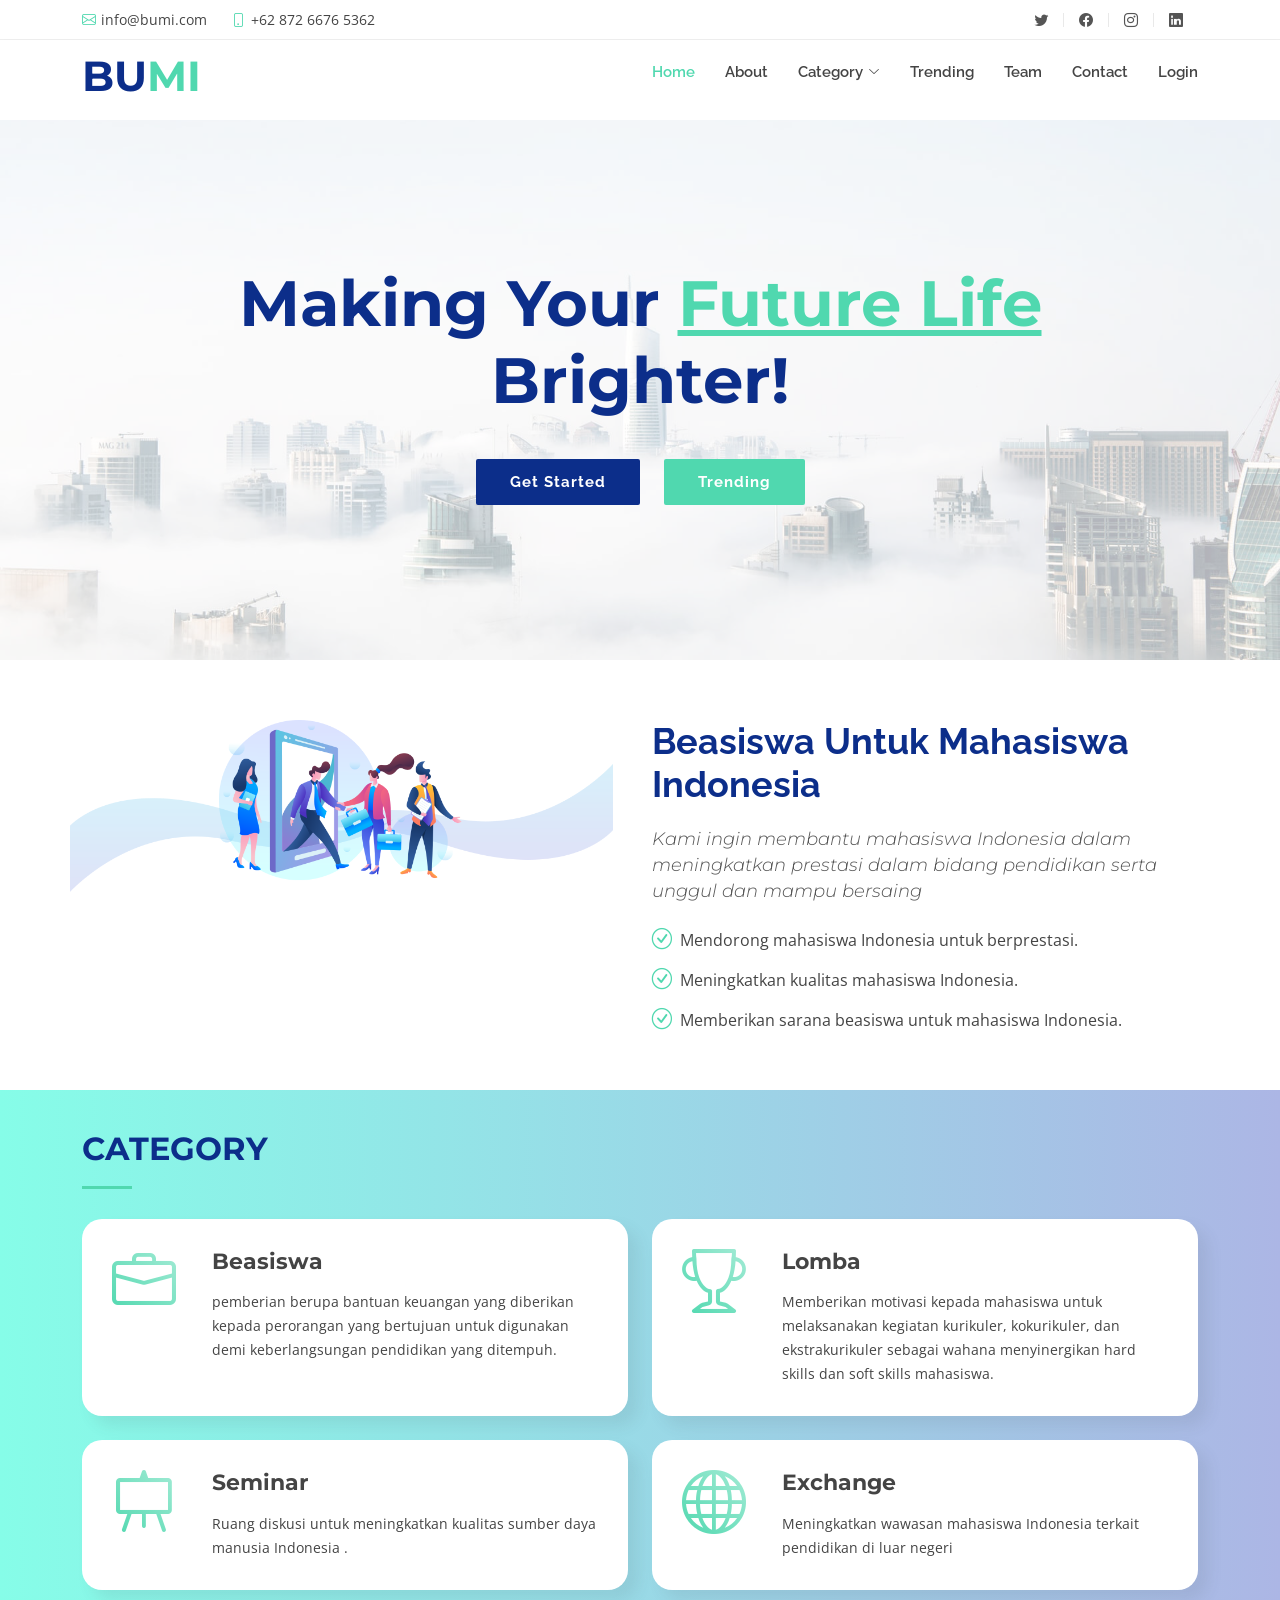
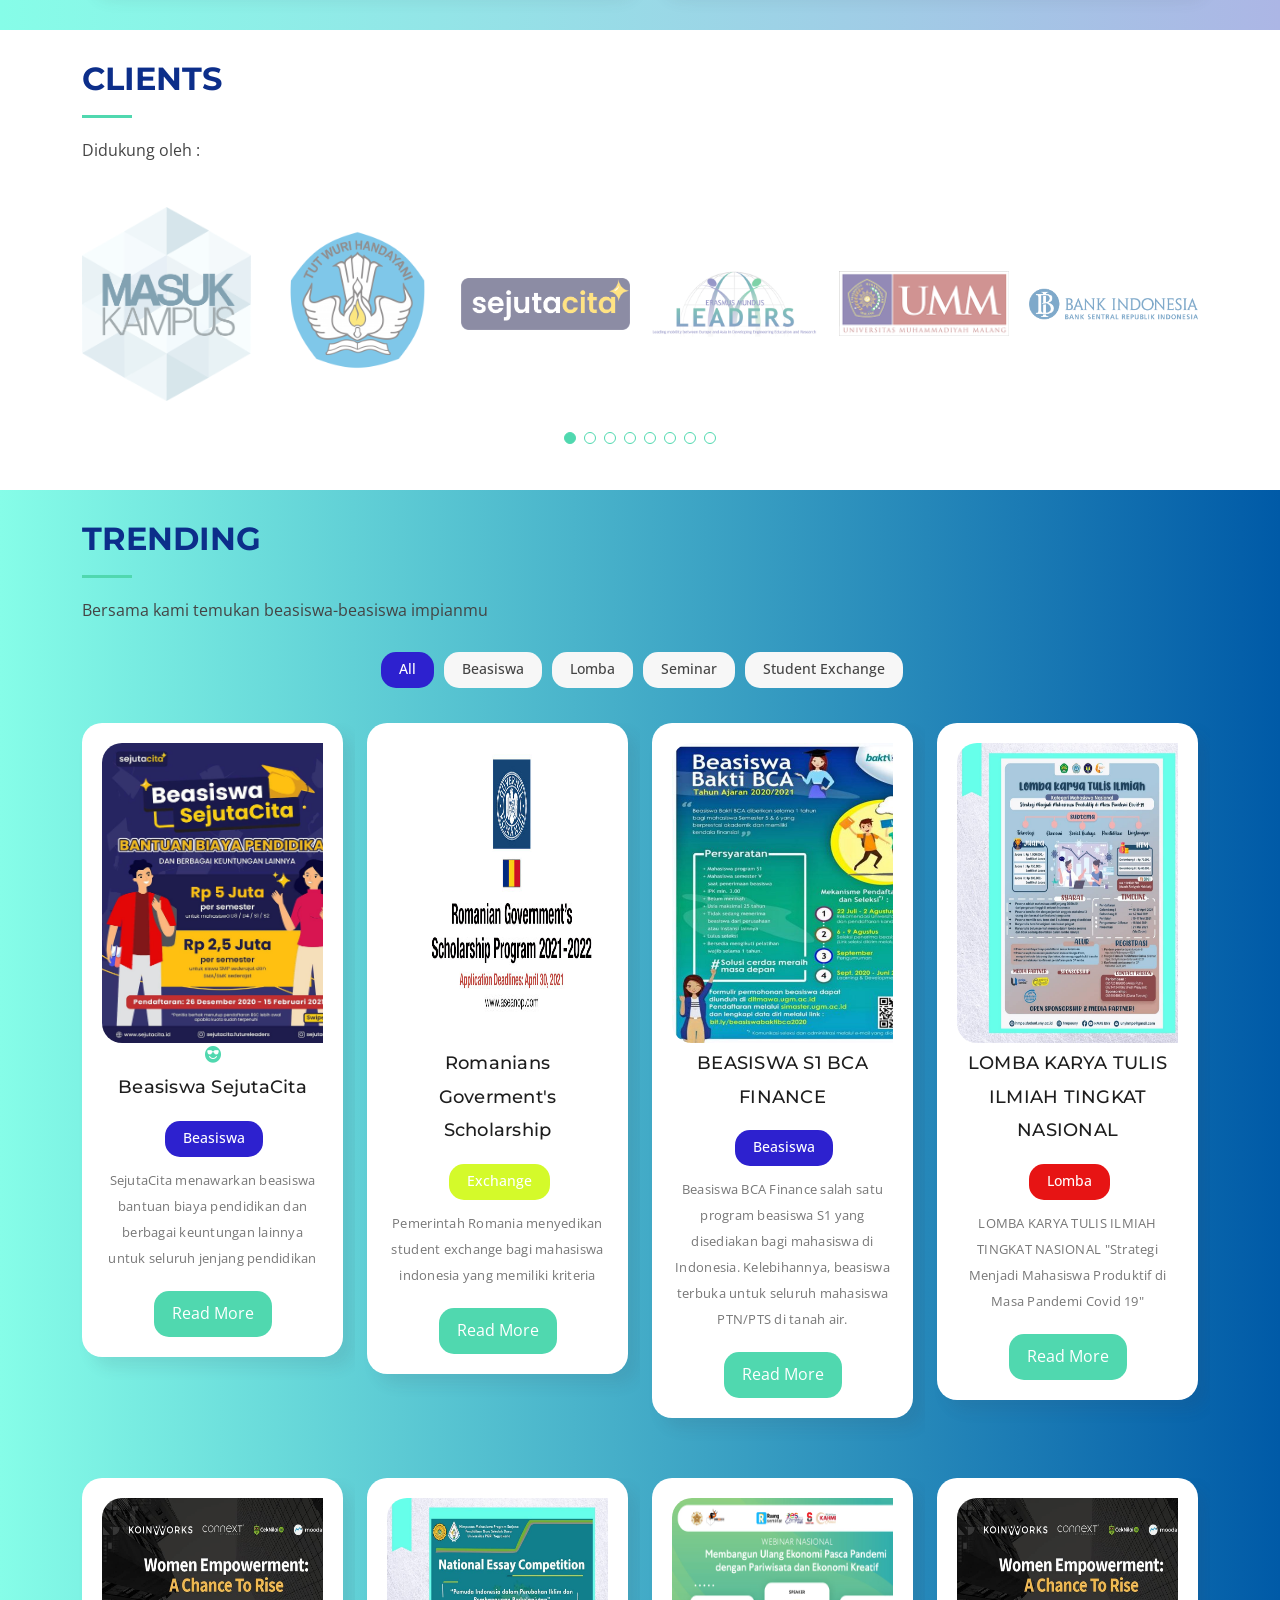
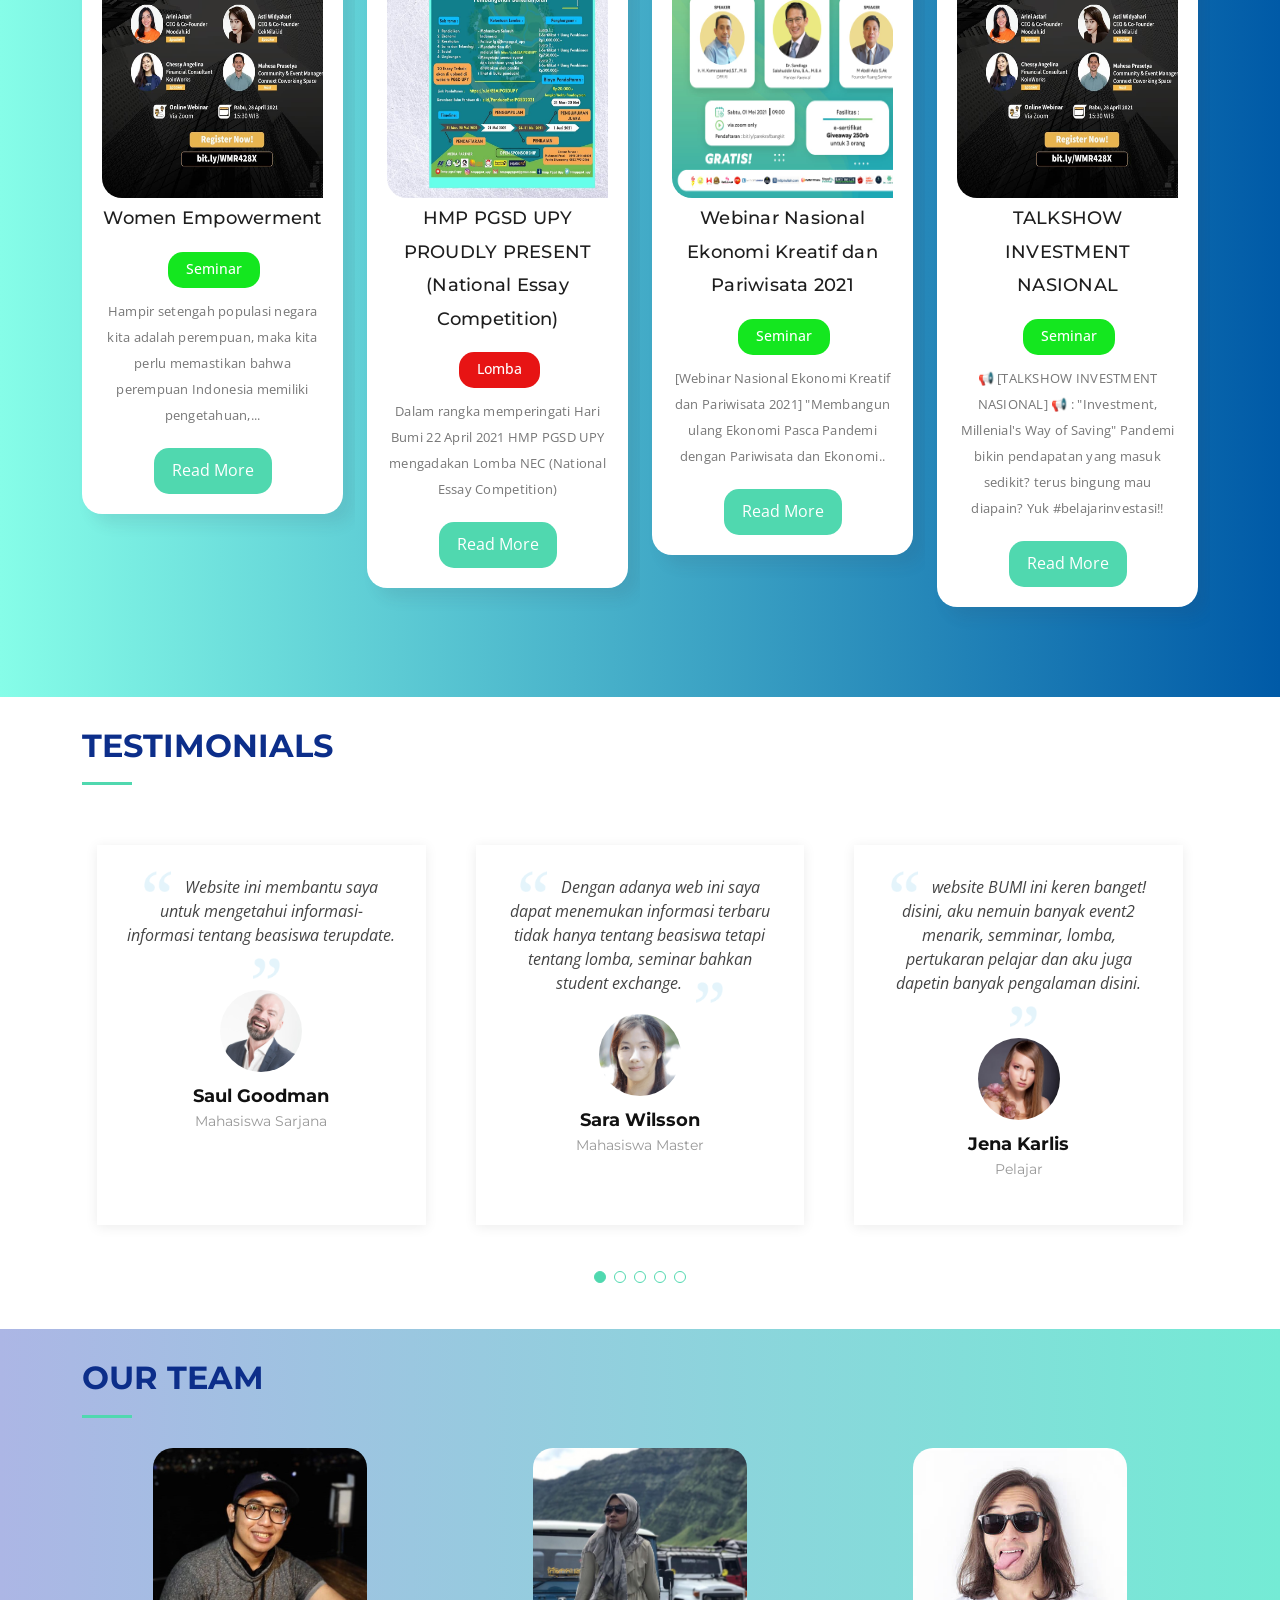
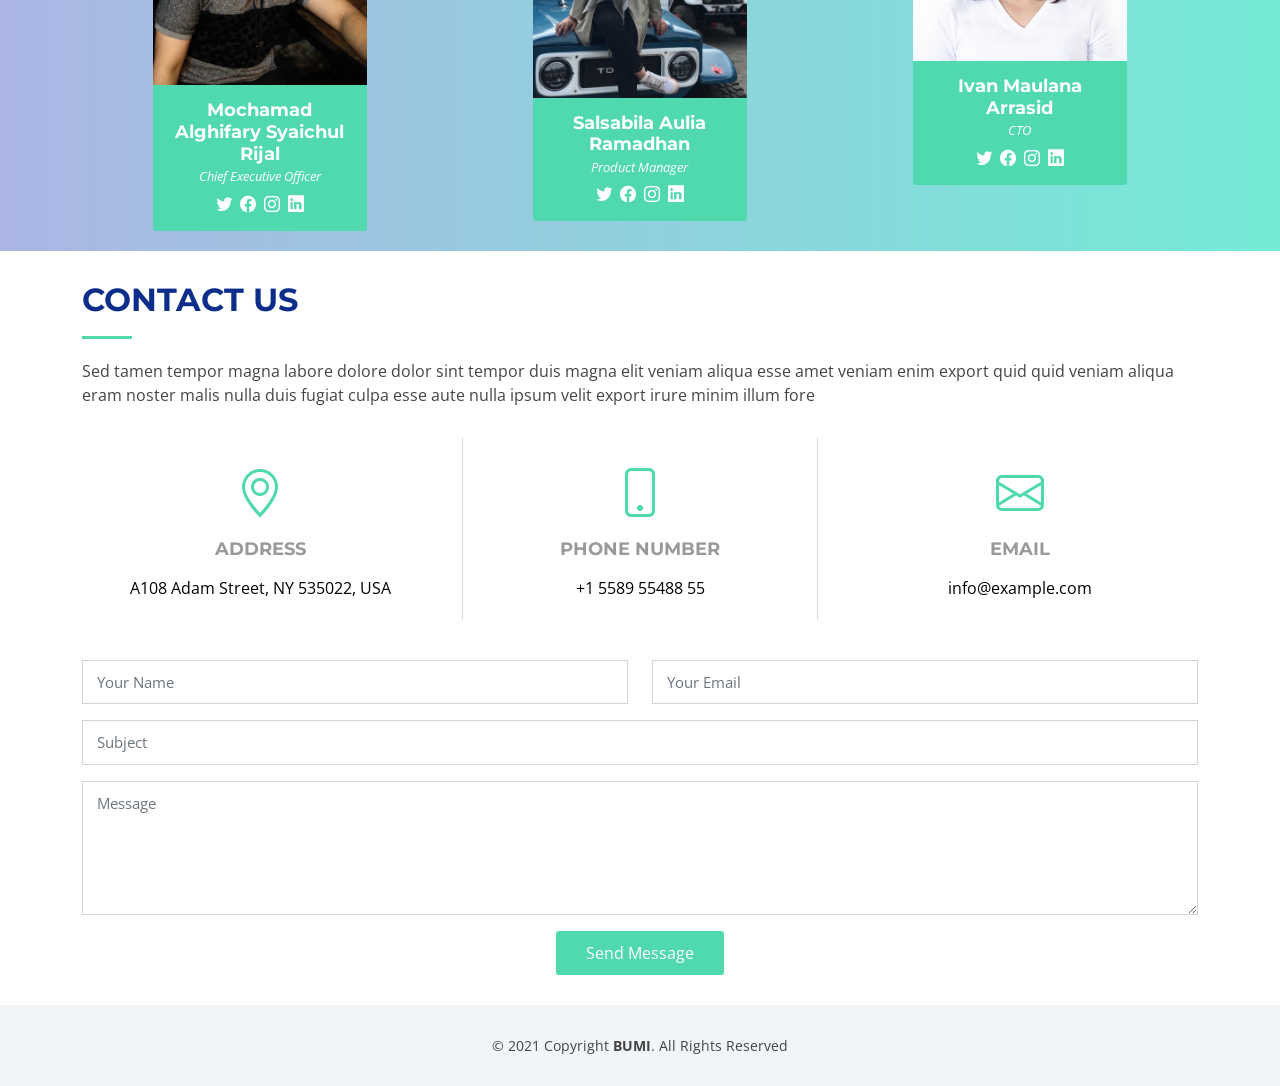
==== commit ff9b4acf: "up" ====
--- a/index.html
+++ b/index.html
@@ -674,7 +674,7 @@
   <footer id="footer">
     <div class="container">
       <div class="copyright">
-        &copy; Copyright <strong>Reveal</strong>. All Rights Reserved
+        &copy; 2021 Copyright <strong>BUMI</strong>. All Rights Reserved
       </div>     
     </div>
   </footer><!-- End Footer -->
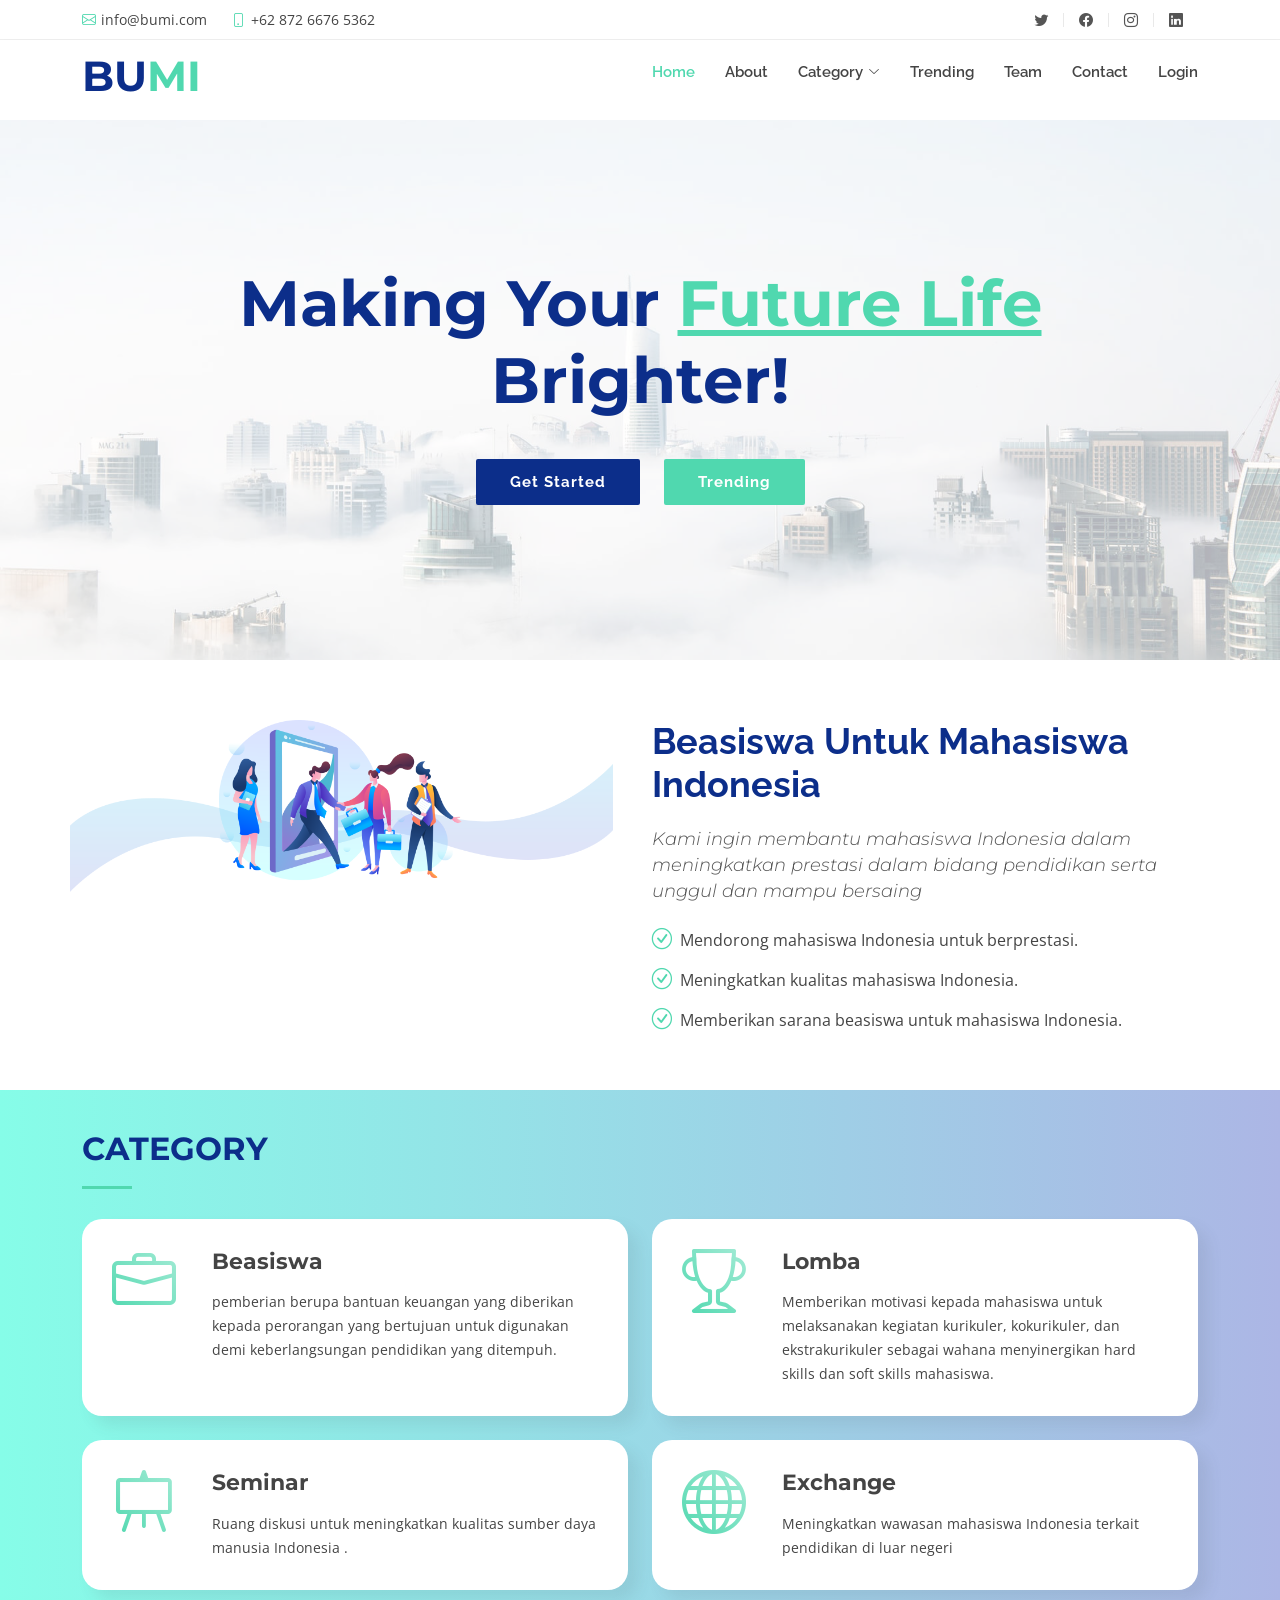
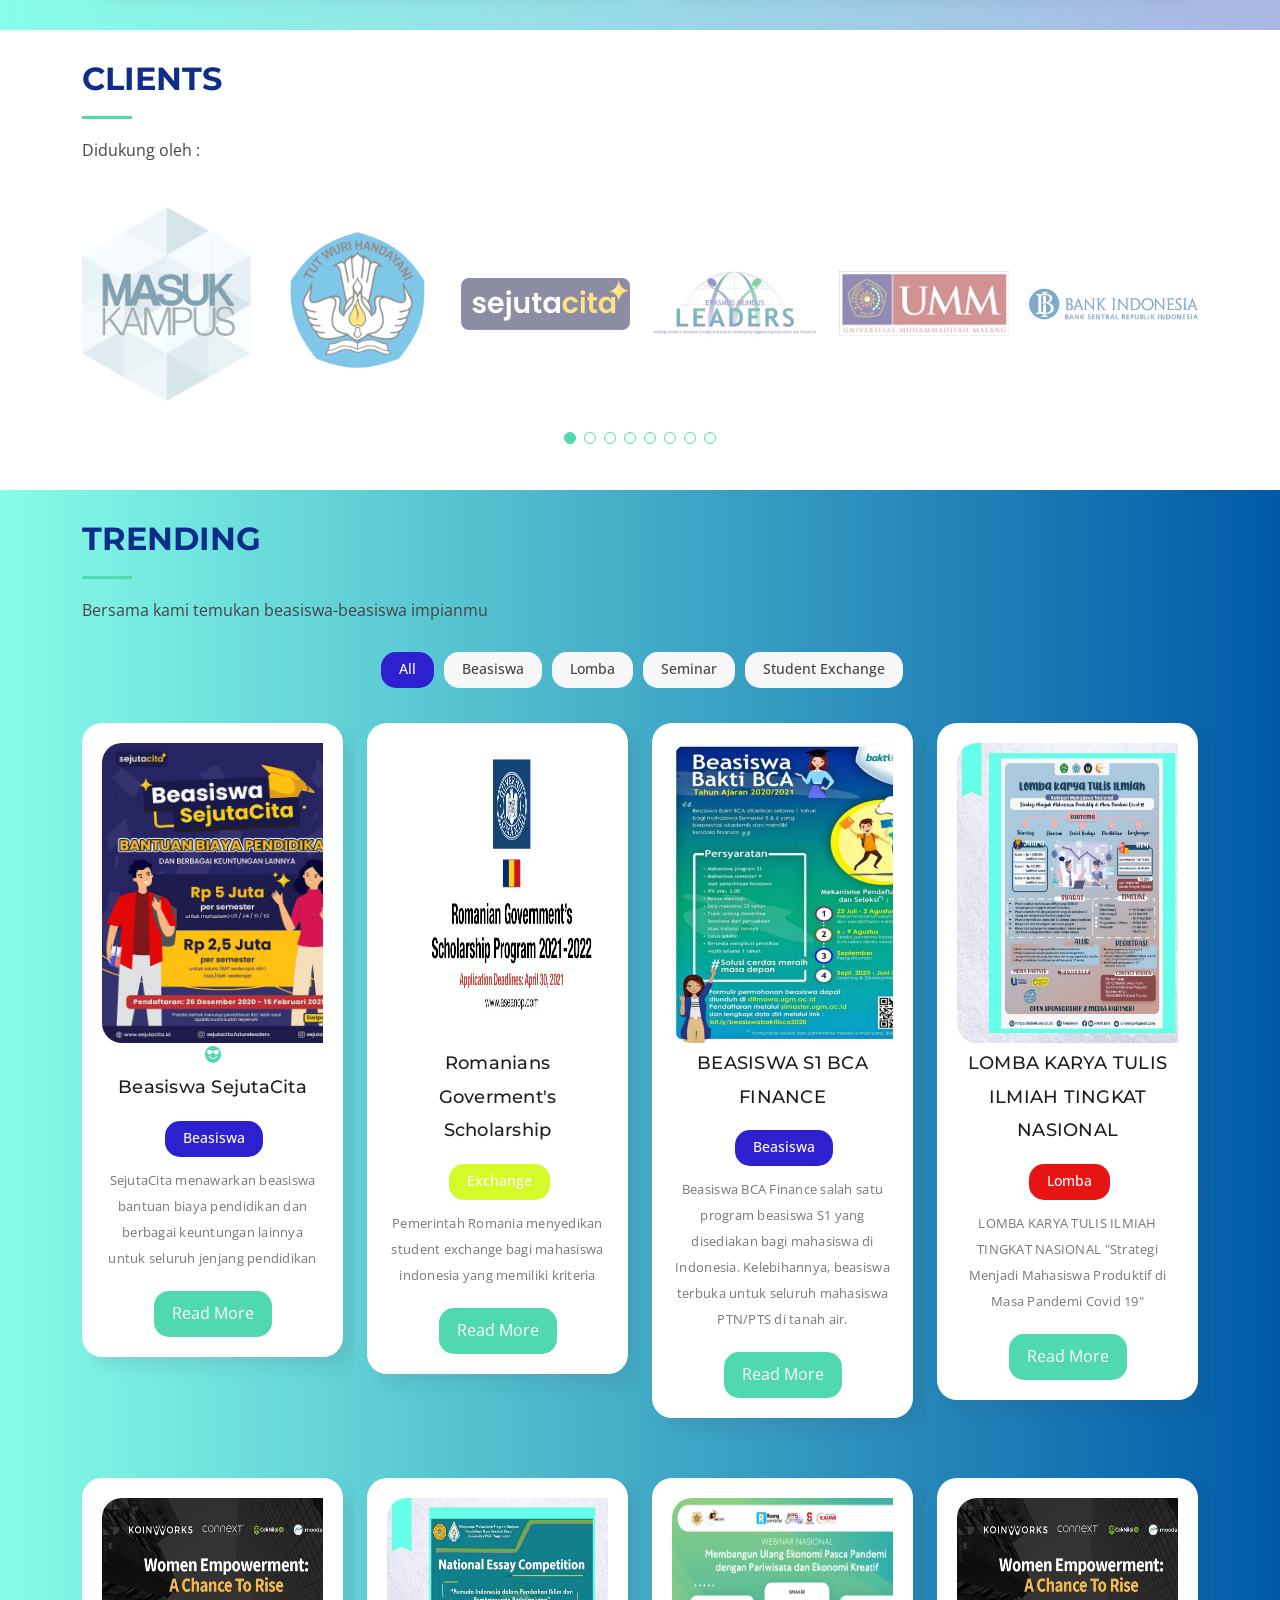
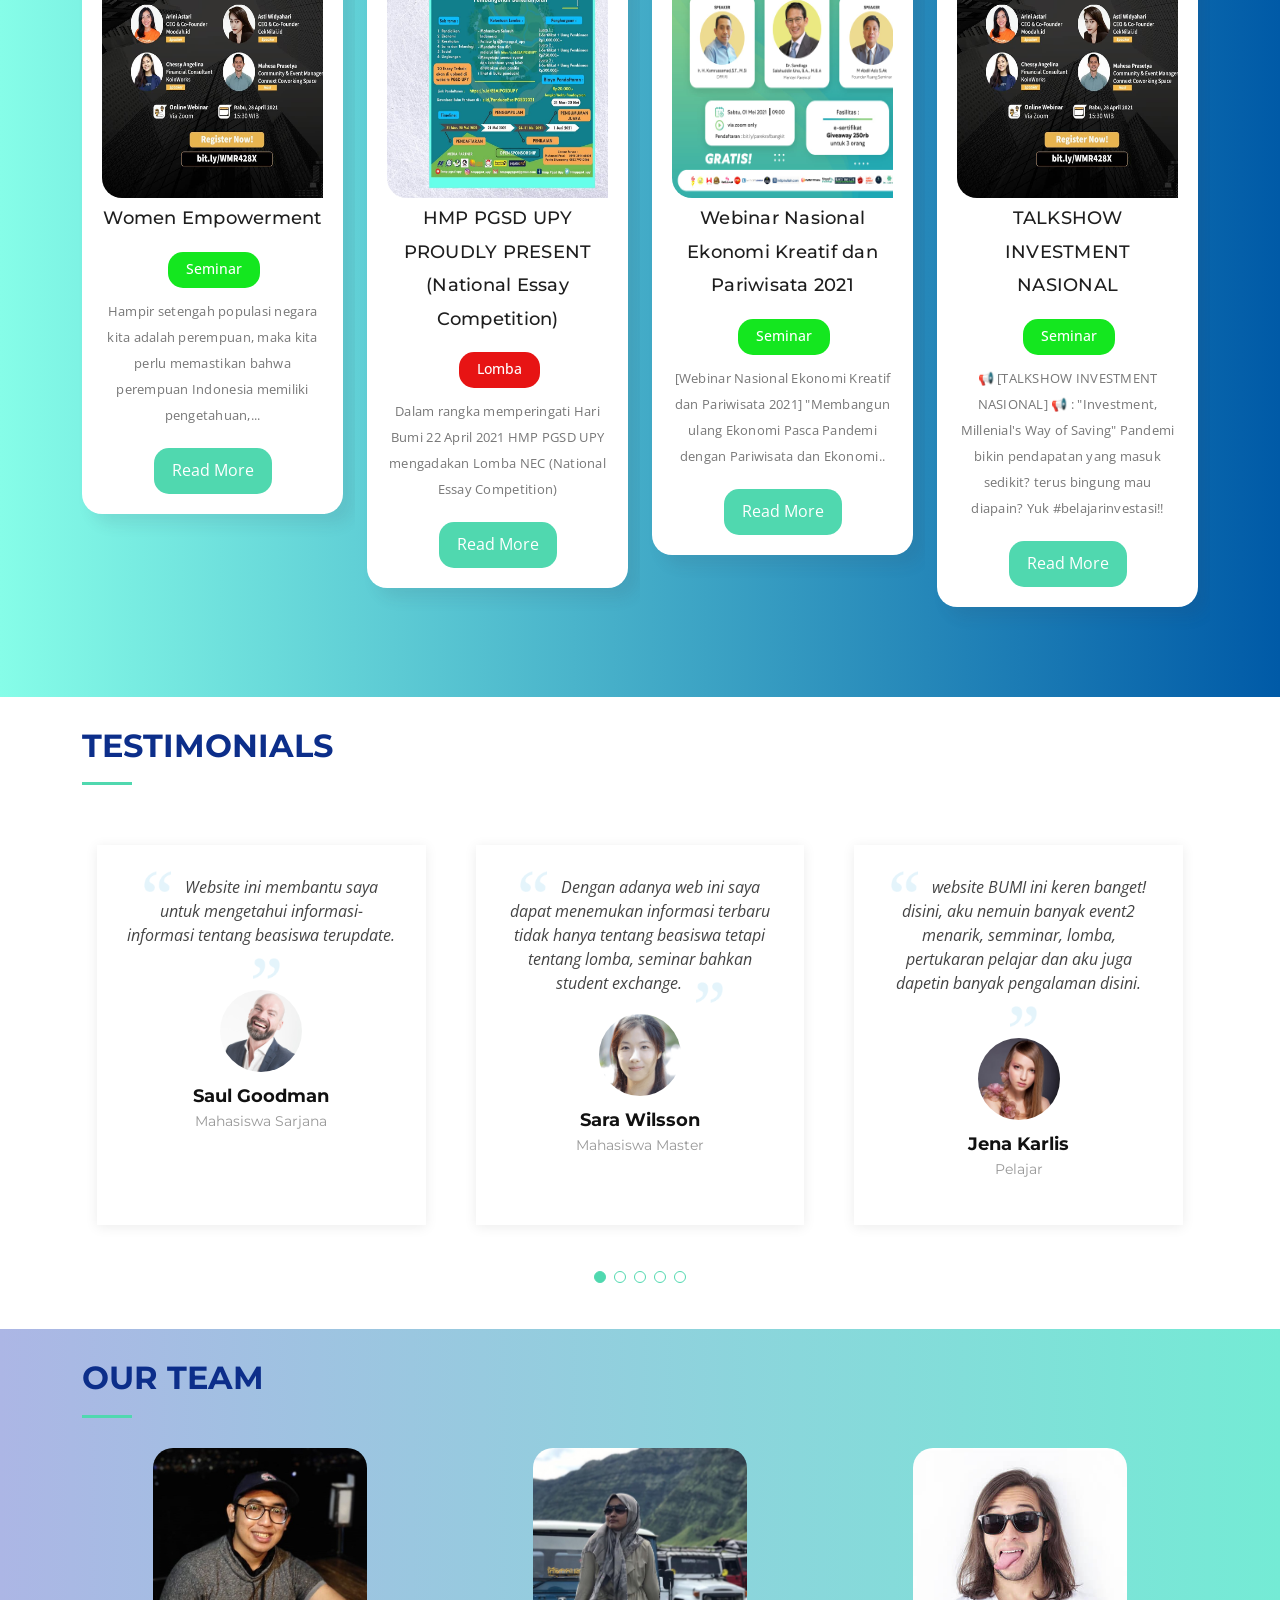
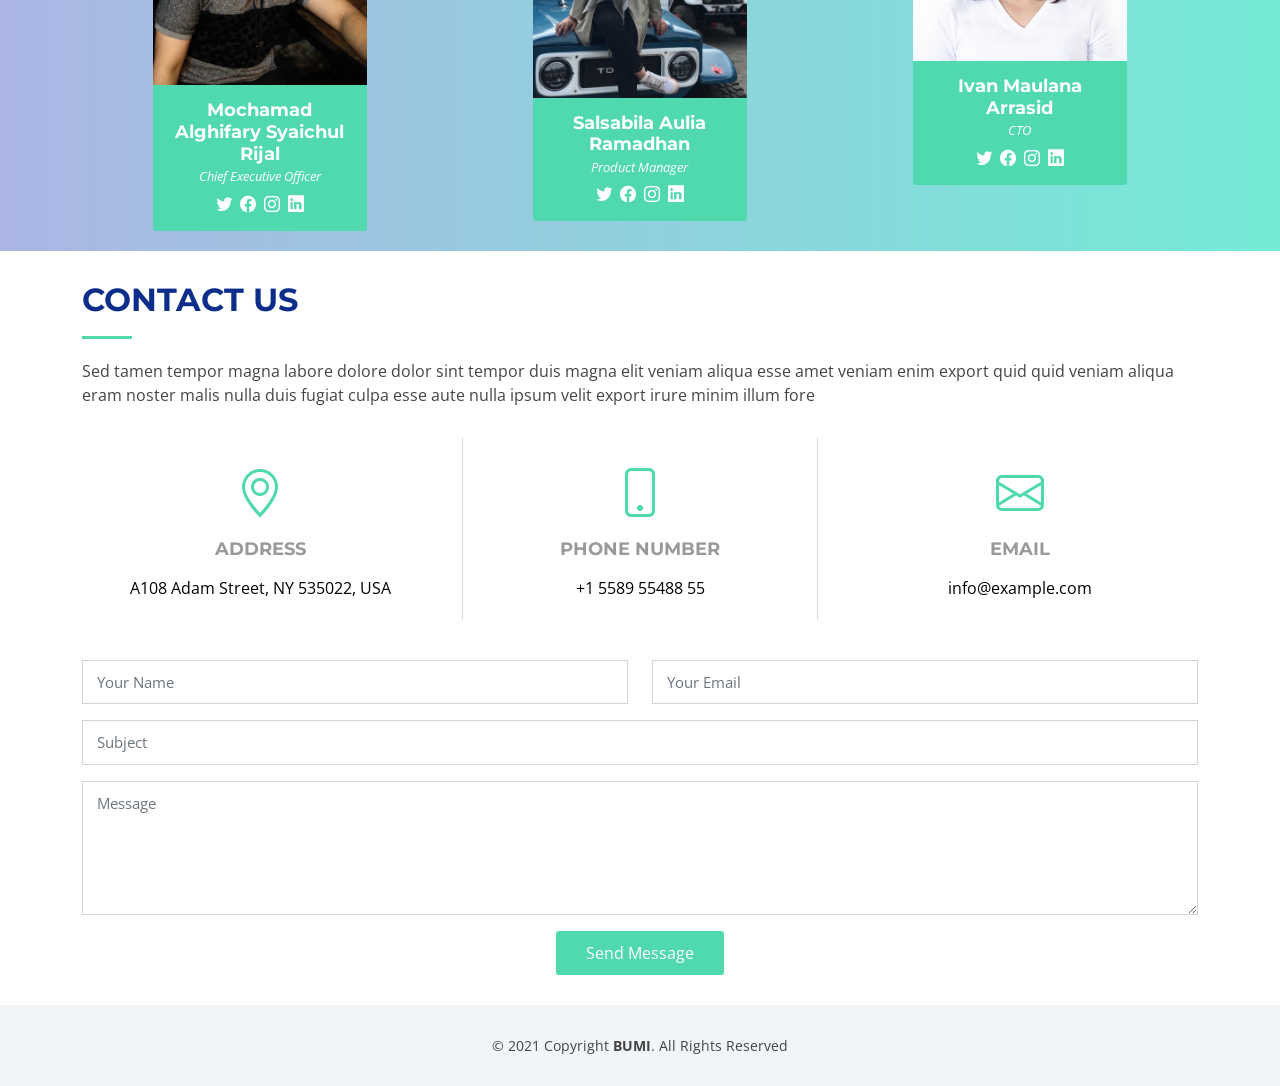
==== commit f20b5f48: "index.html Change title" ====
--- a/index.html
+++ b/index.html
@@ -5,7 +5,7 @@
   <meta charset="utf-8">
   <meta content="width=device-width, initial-scale=1.0" name="viewport">
 
-  <title>BUMI | ID</title>
+  <title>BUMI.ID | Beasiswa</title>
   <meta content="" name="description">
   <meta content="" name="keywords">
 
@@ -695,4 +695,4 @@
 
 </body>
 
-</html>+</html>
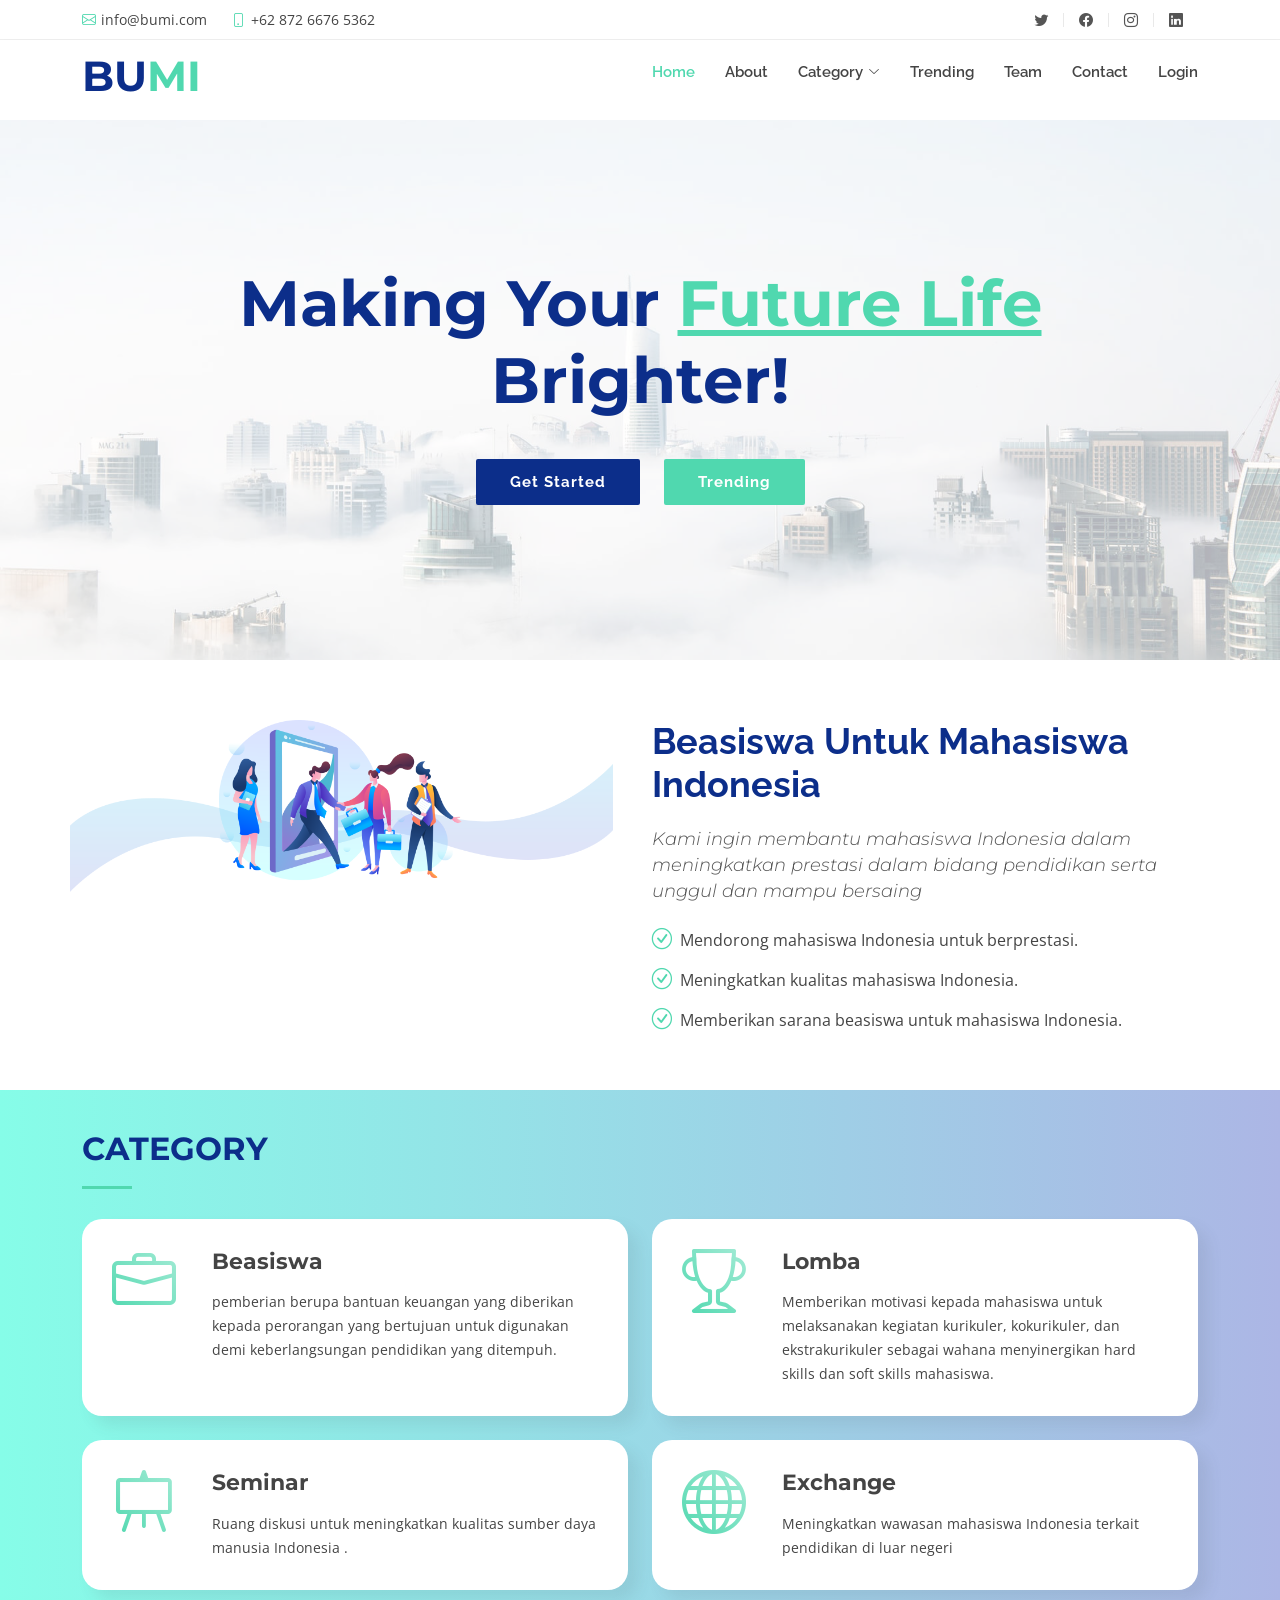
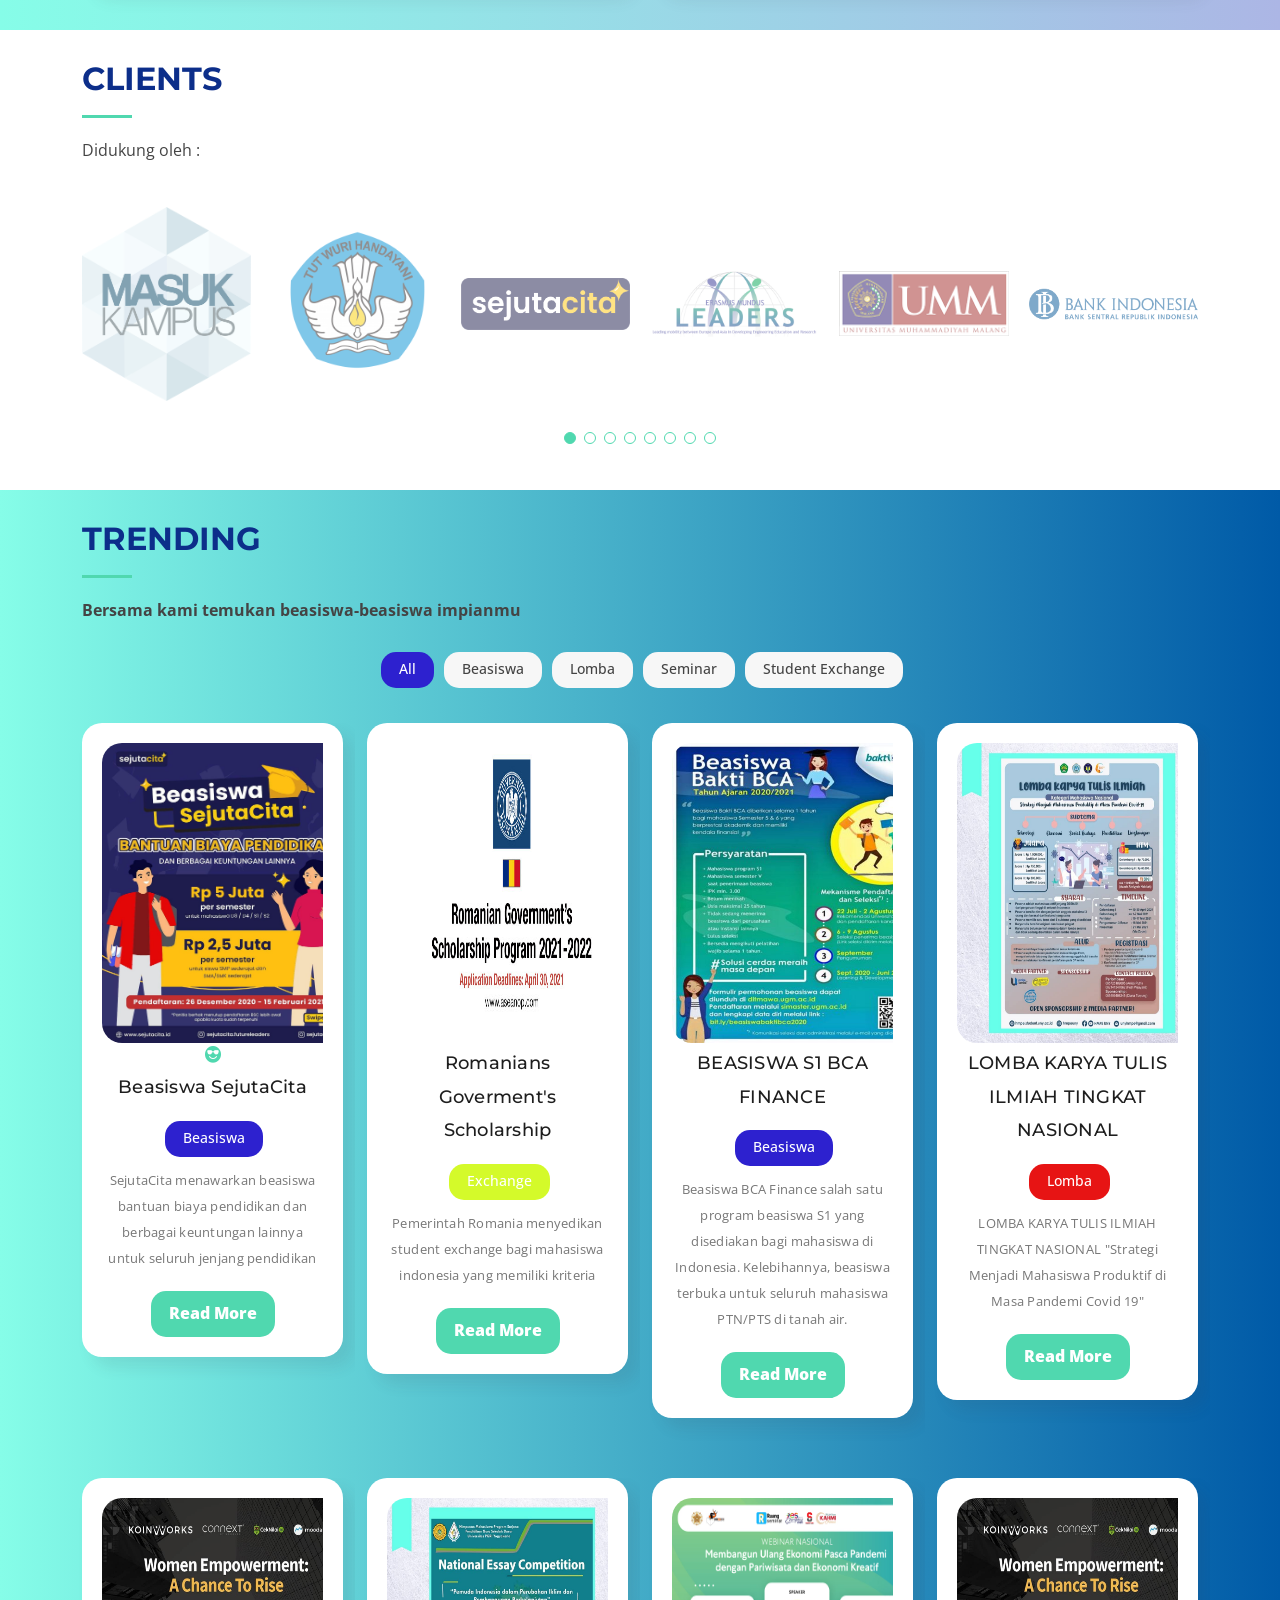
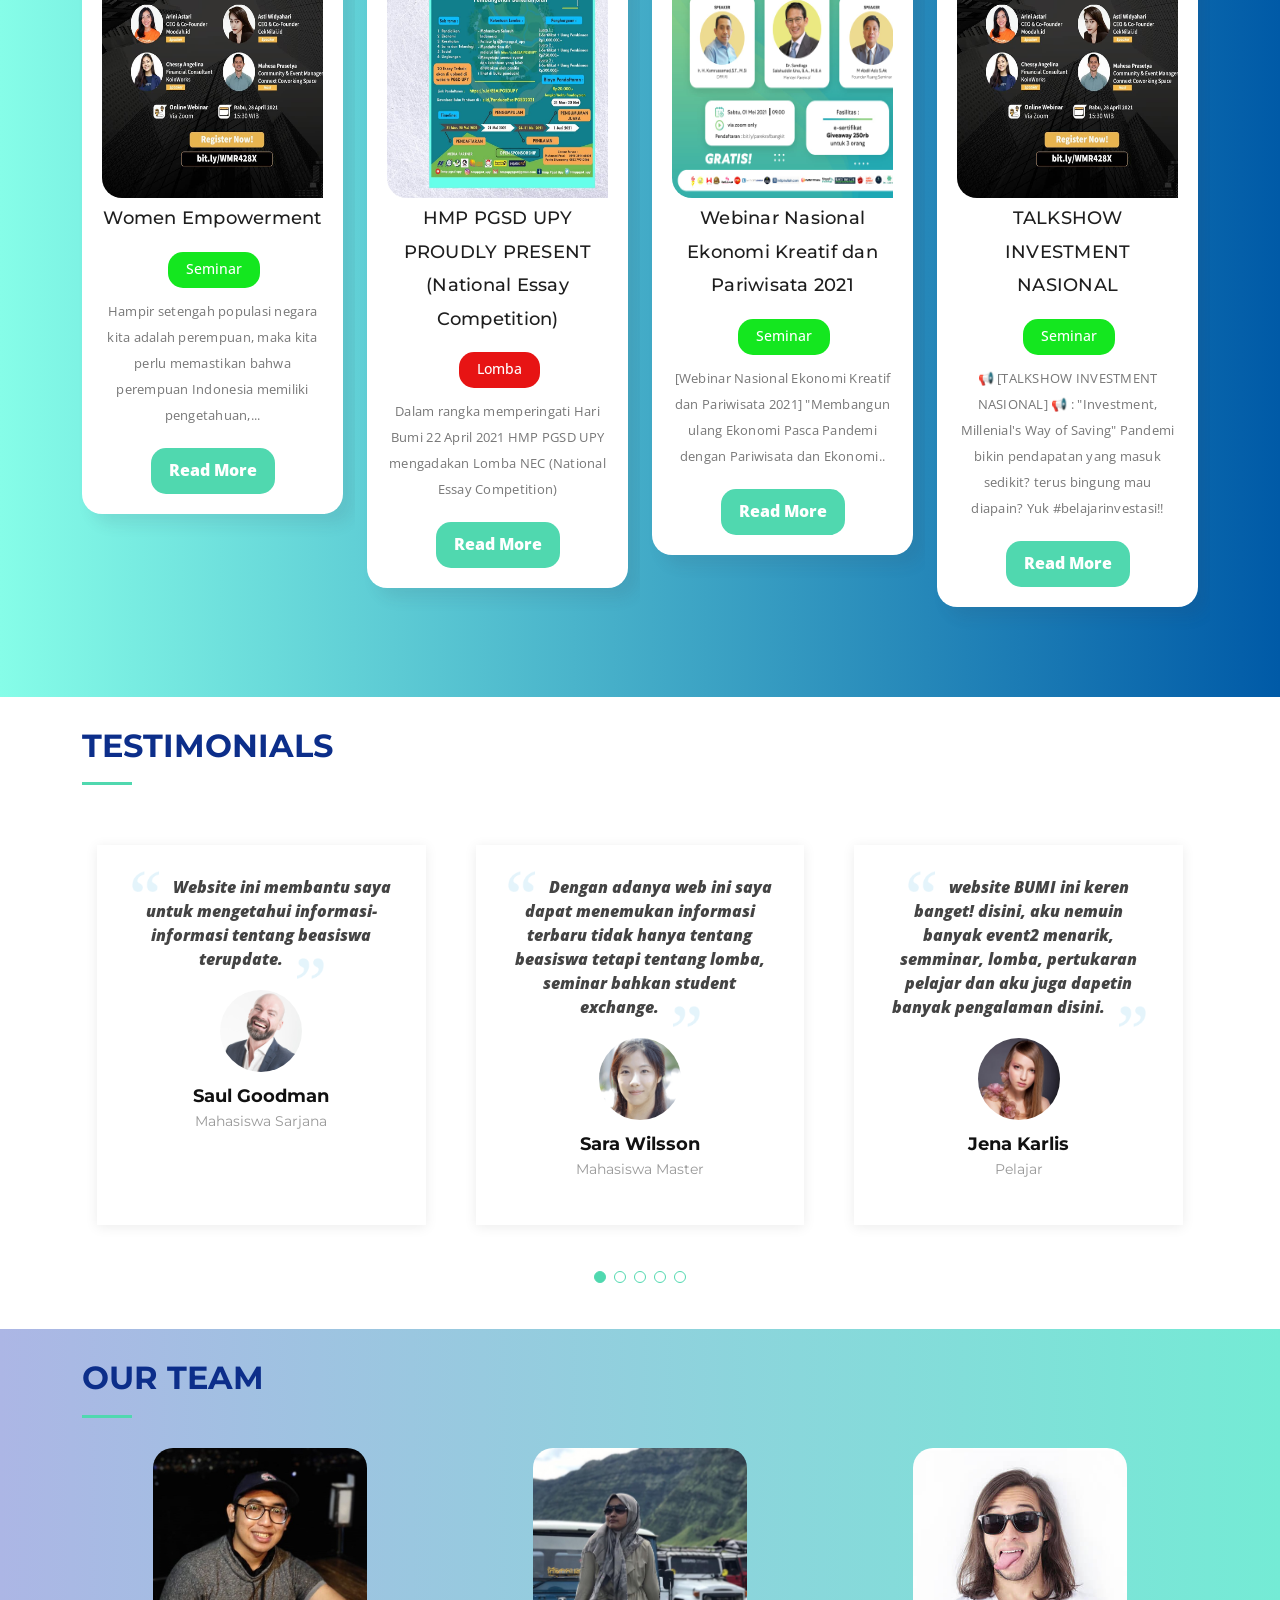
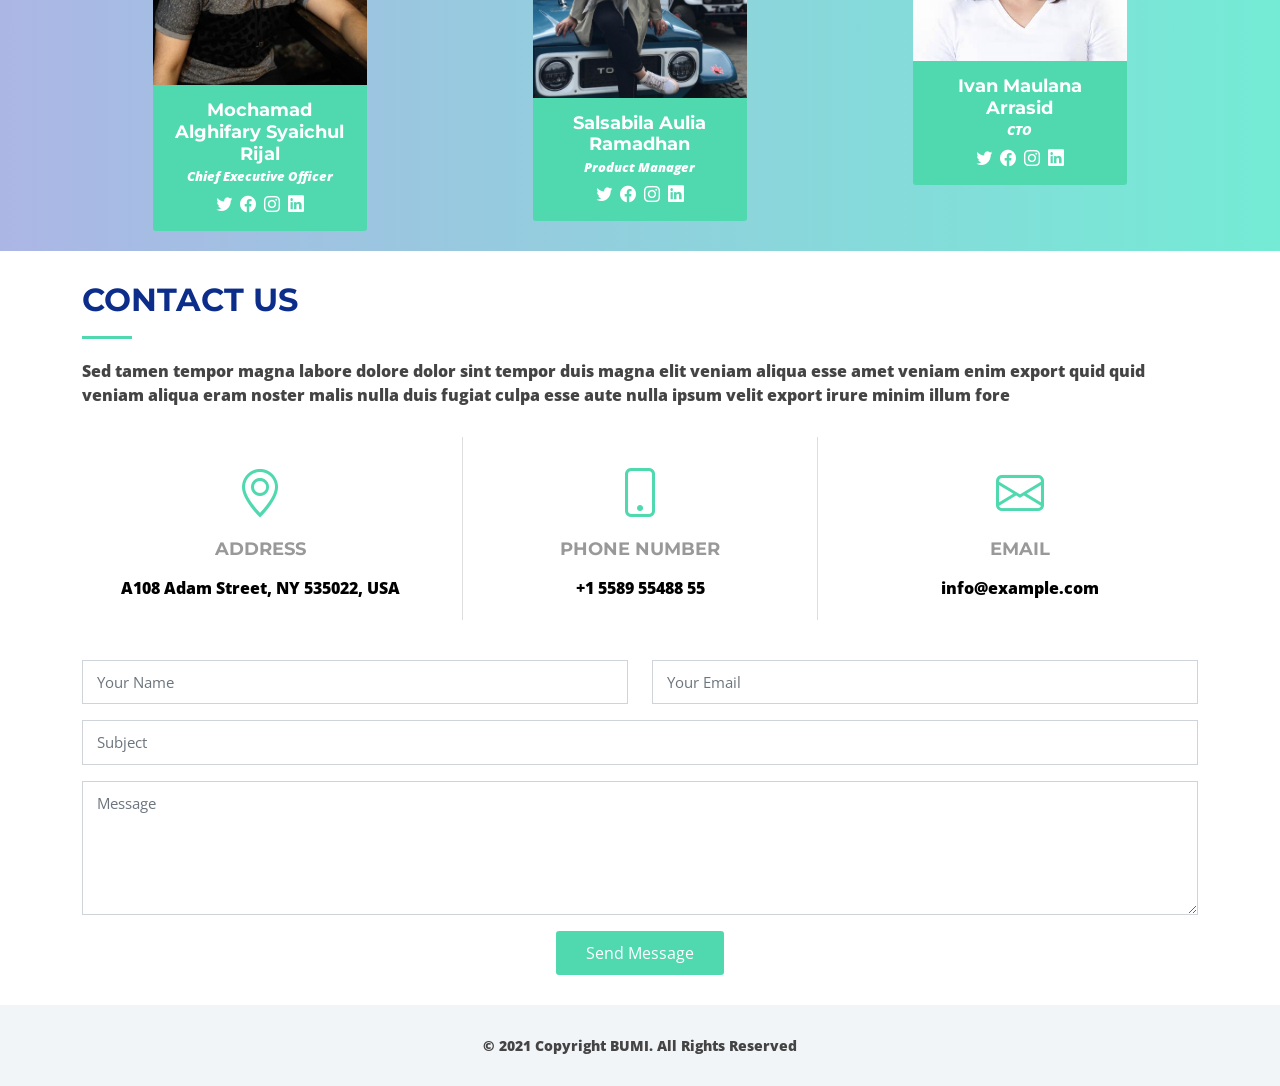
==== commit 1e473991: "index.html get modif in text" ====
--- a/index.html
+++ b/index.html
@@ -223,7 +223,7 @@
       <div class="container" data-aos="fade-up">
         <div class="section-header">
           <h2>Trending</h2>
-          <p>Bersama kami temukan beasiswa-beasiswa impianmu</p>
+          <p><b>Bersama kami temukan beasiswa-beasiswa impianmu<b></p>
         </div>
 
         <div class="row" data-aos="fade-up" data-aos-delay="50">
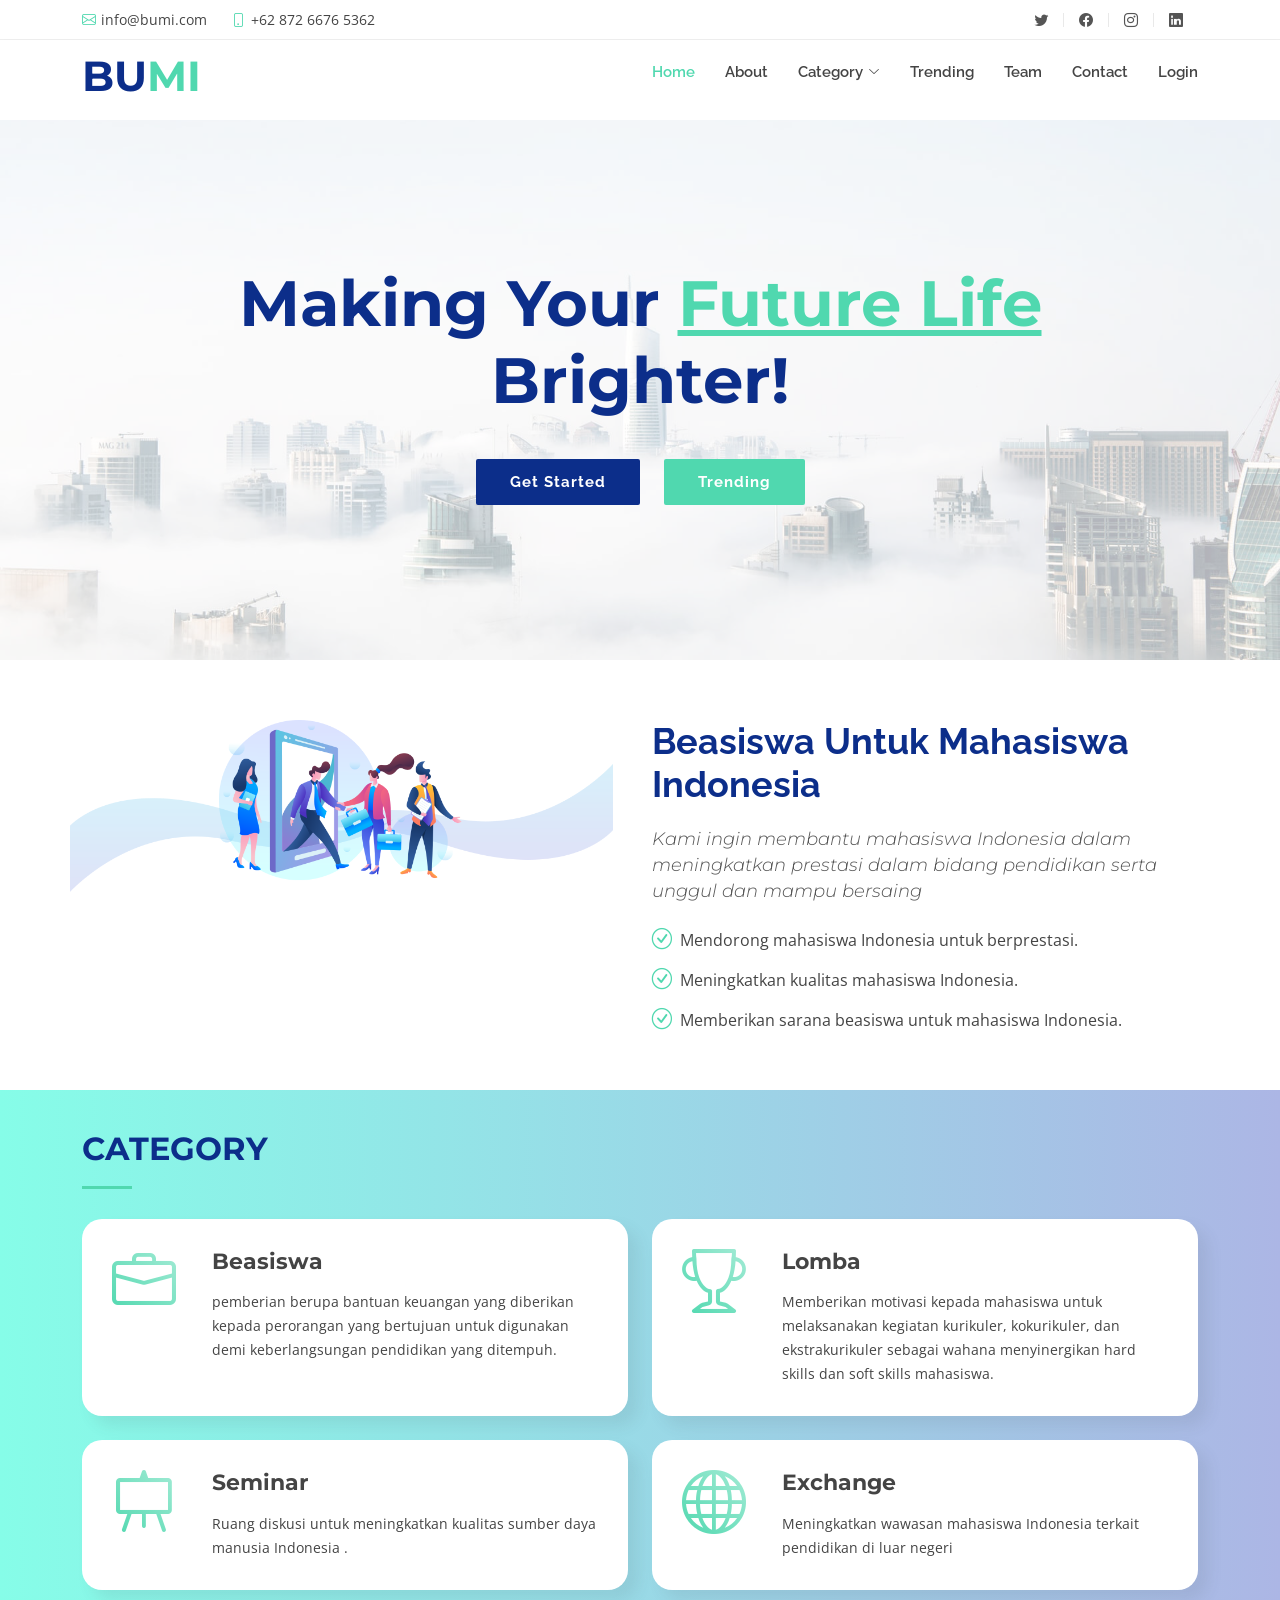
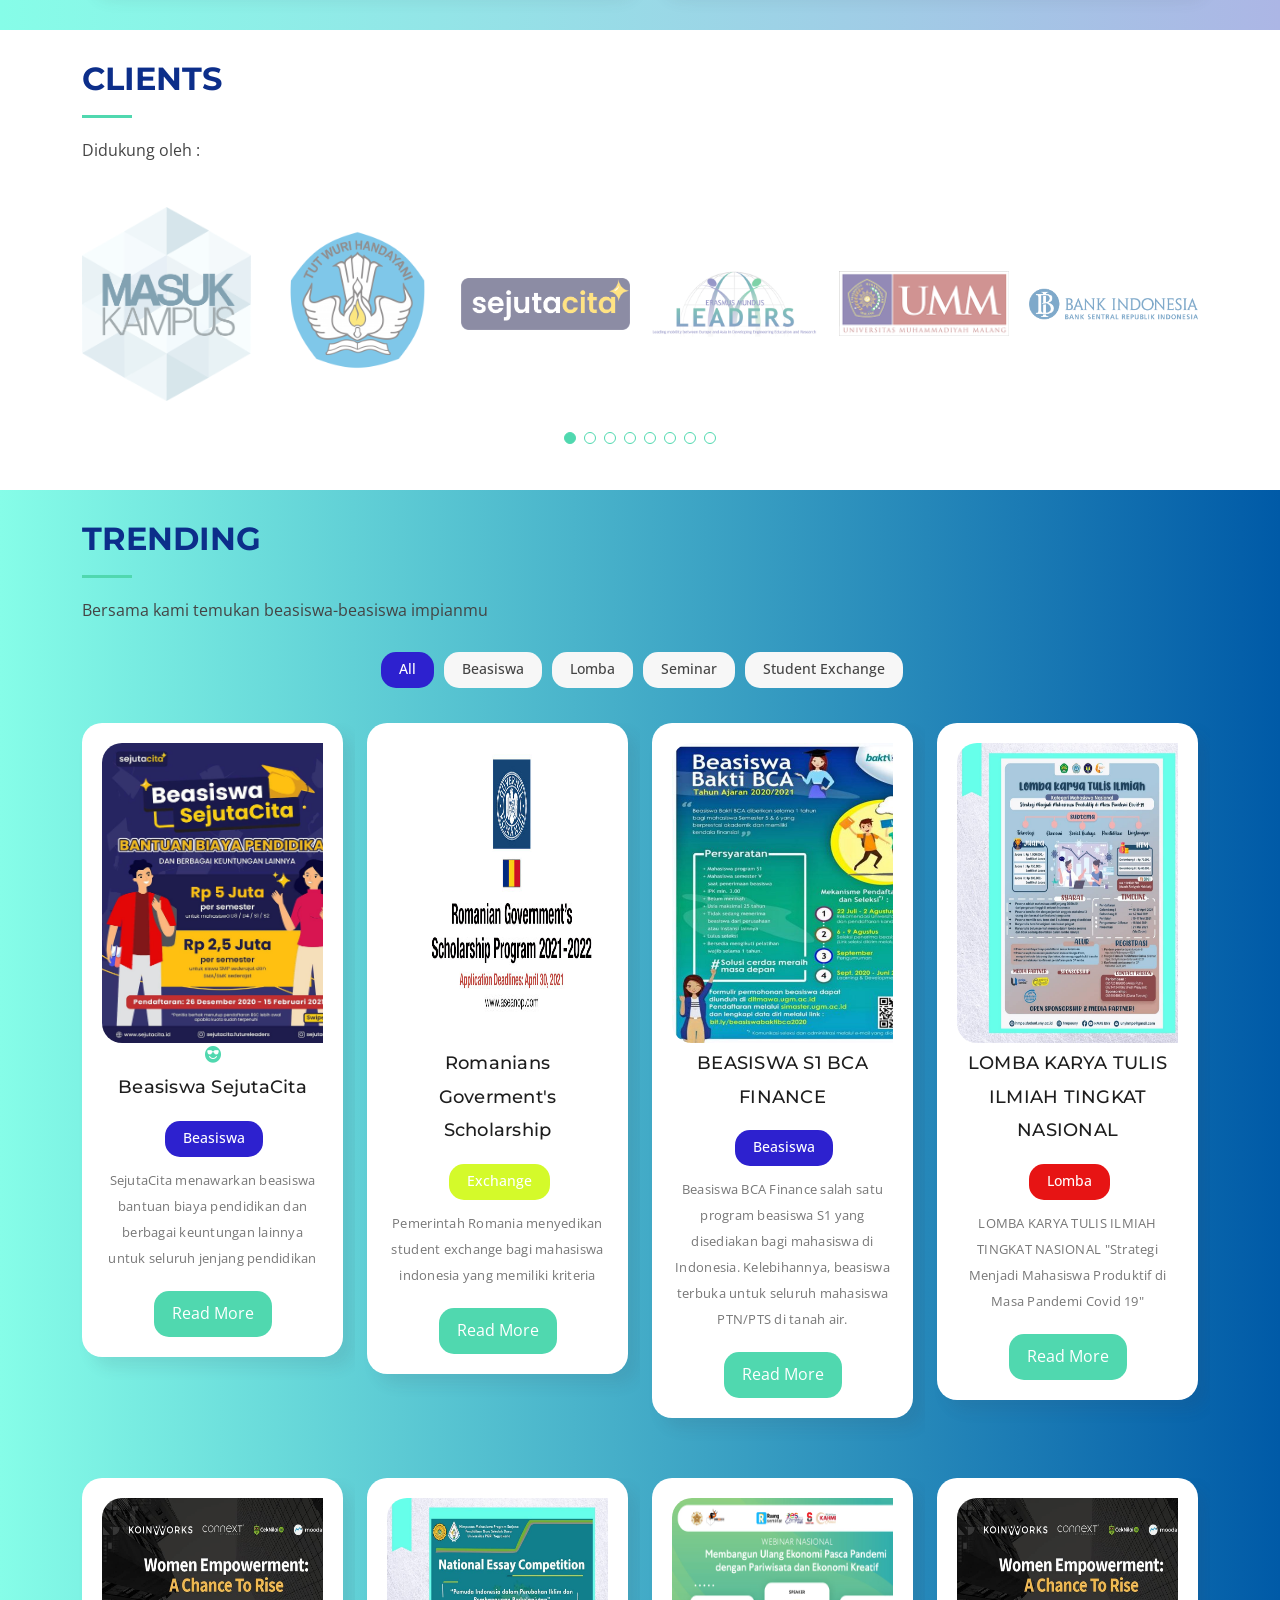
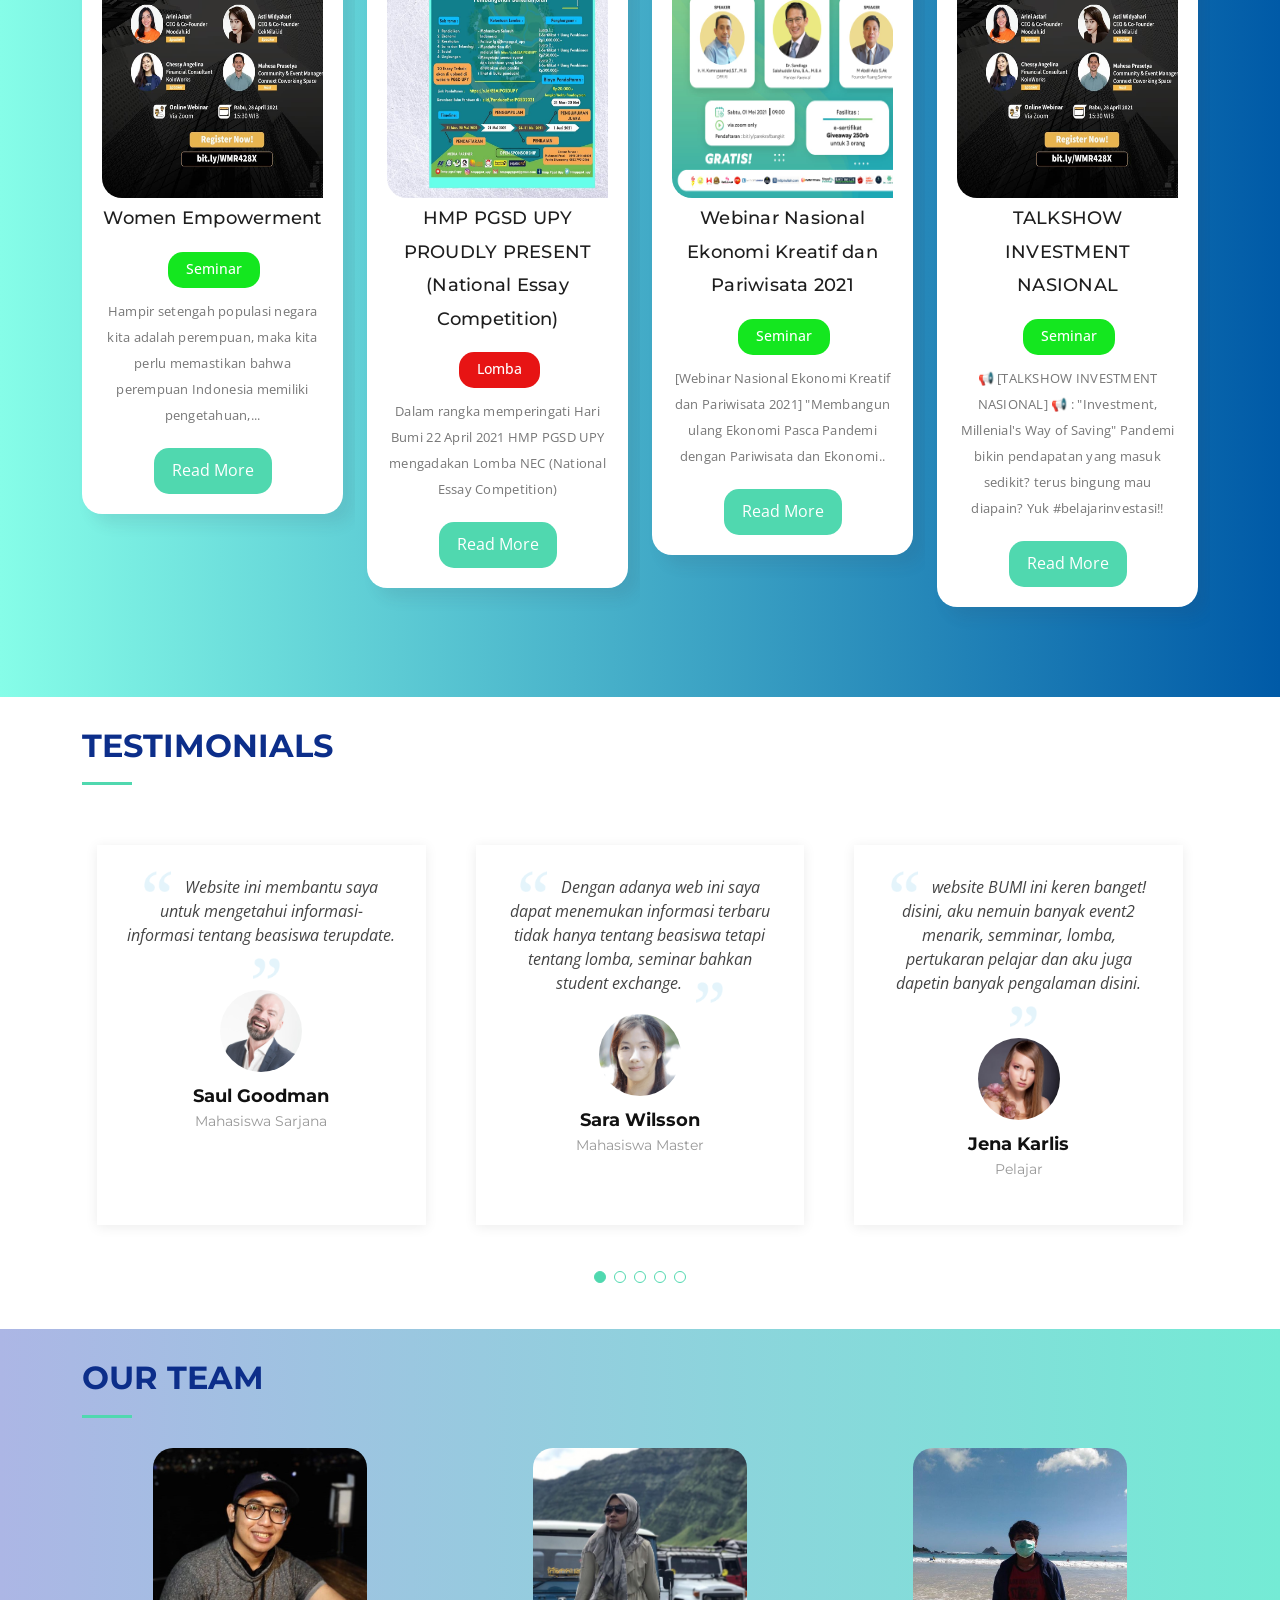
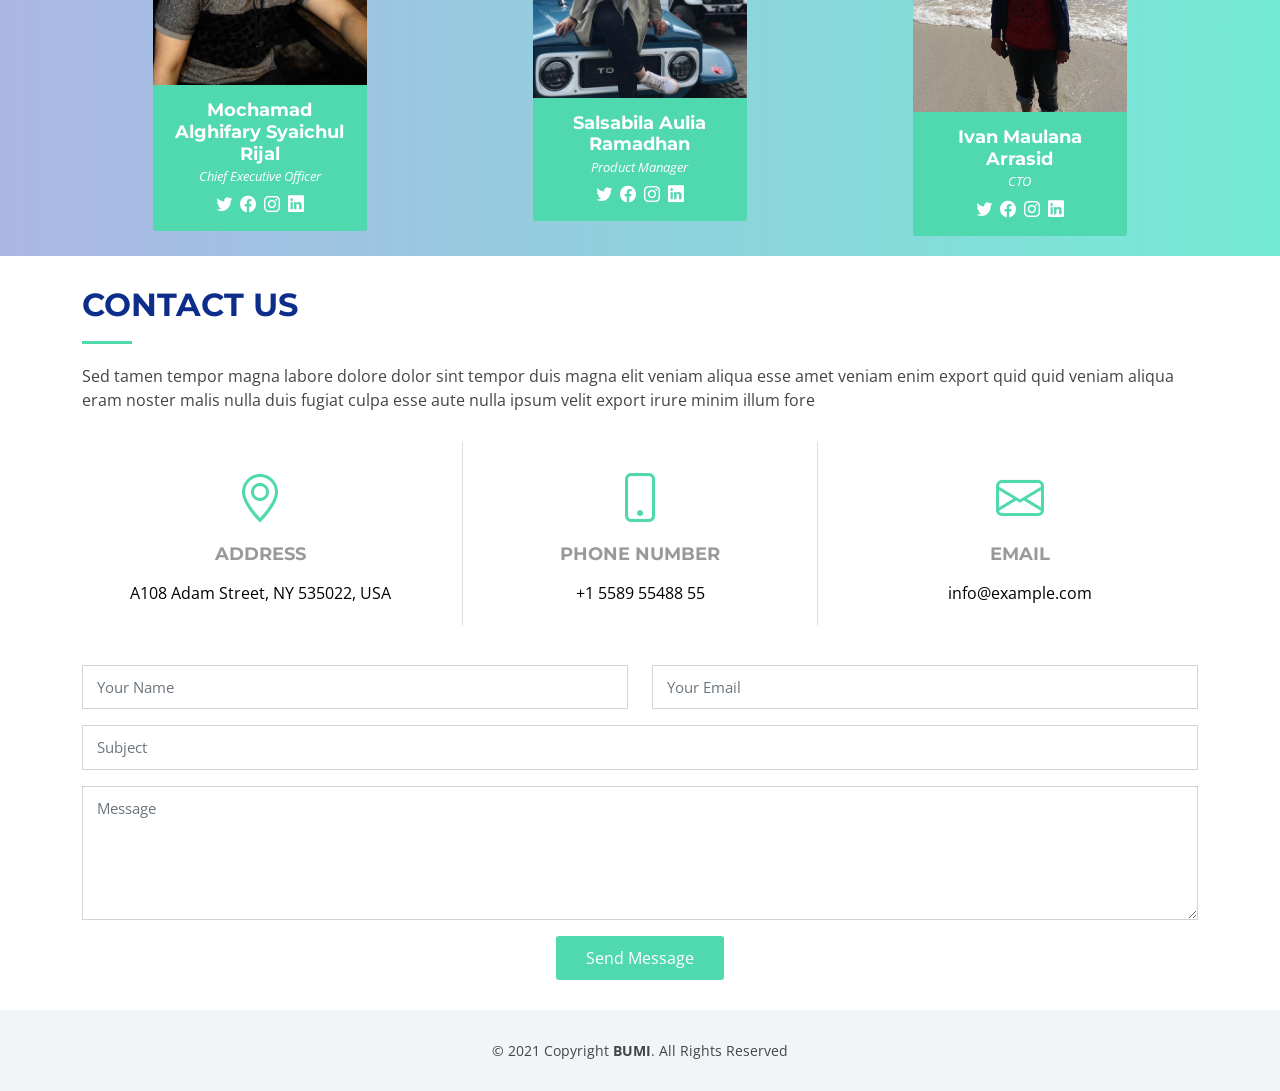
==== commit d65ae7f1: "upd" ====
--- a/index.html
+++ b/index.html
@@ -5,7 +5,7 @@
   <meta charset="utf-8">
   <meta content="width=device-width, initial-scale=1.0" name="viewport">
 
-  <title>BUMI.ID | Beasiswa</title>
+  <title>BUMI | ID</title>
   <meta content="" name="description">
   <meta content="" name="keywords">
 
@@ -223,7 +223,7 @@
       <div class="container" data-aos="fade-up">
         <div class="section-header">
           <h2>Trending</h2>
-          <p><b>Bersama kami temukan beasiswa-beasiswa impianmu<b></p>
+          <p>Bersama kami temukan beasiswa-beasiswa impianmu</p>
         </div>
 
         <div class="row" data-aos="fade-up" data-aos-delay="50">
@@ -580,7 +580,7 @@
 
         <div class="col-lg-4 col-md-6">
           <div class="member">
-            <div class="pic"><img src="assets/img/team-3.jpg" alt=""></div>
+            <div class="pic"><img src="assets/img/team/team3.jpg" alt=""></div>
             <div class="details">
               <h4>Ivan Maulana <br>Arrasid</h4>
               <span>CTO</span>
@@ -695,4 +695,4 @@
 
 </body>
 
-</html>
+</html>
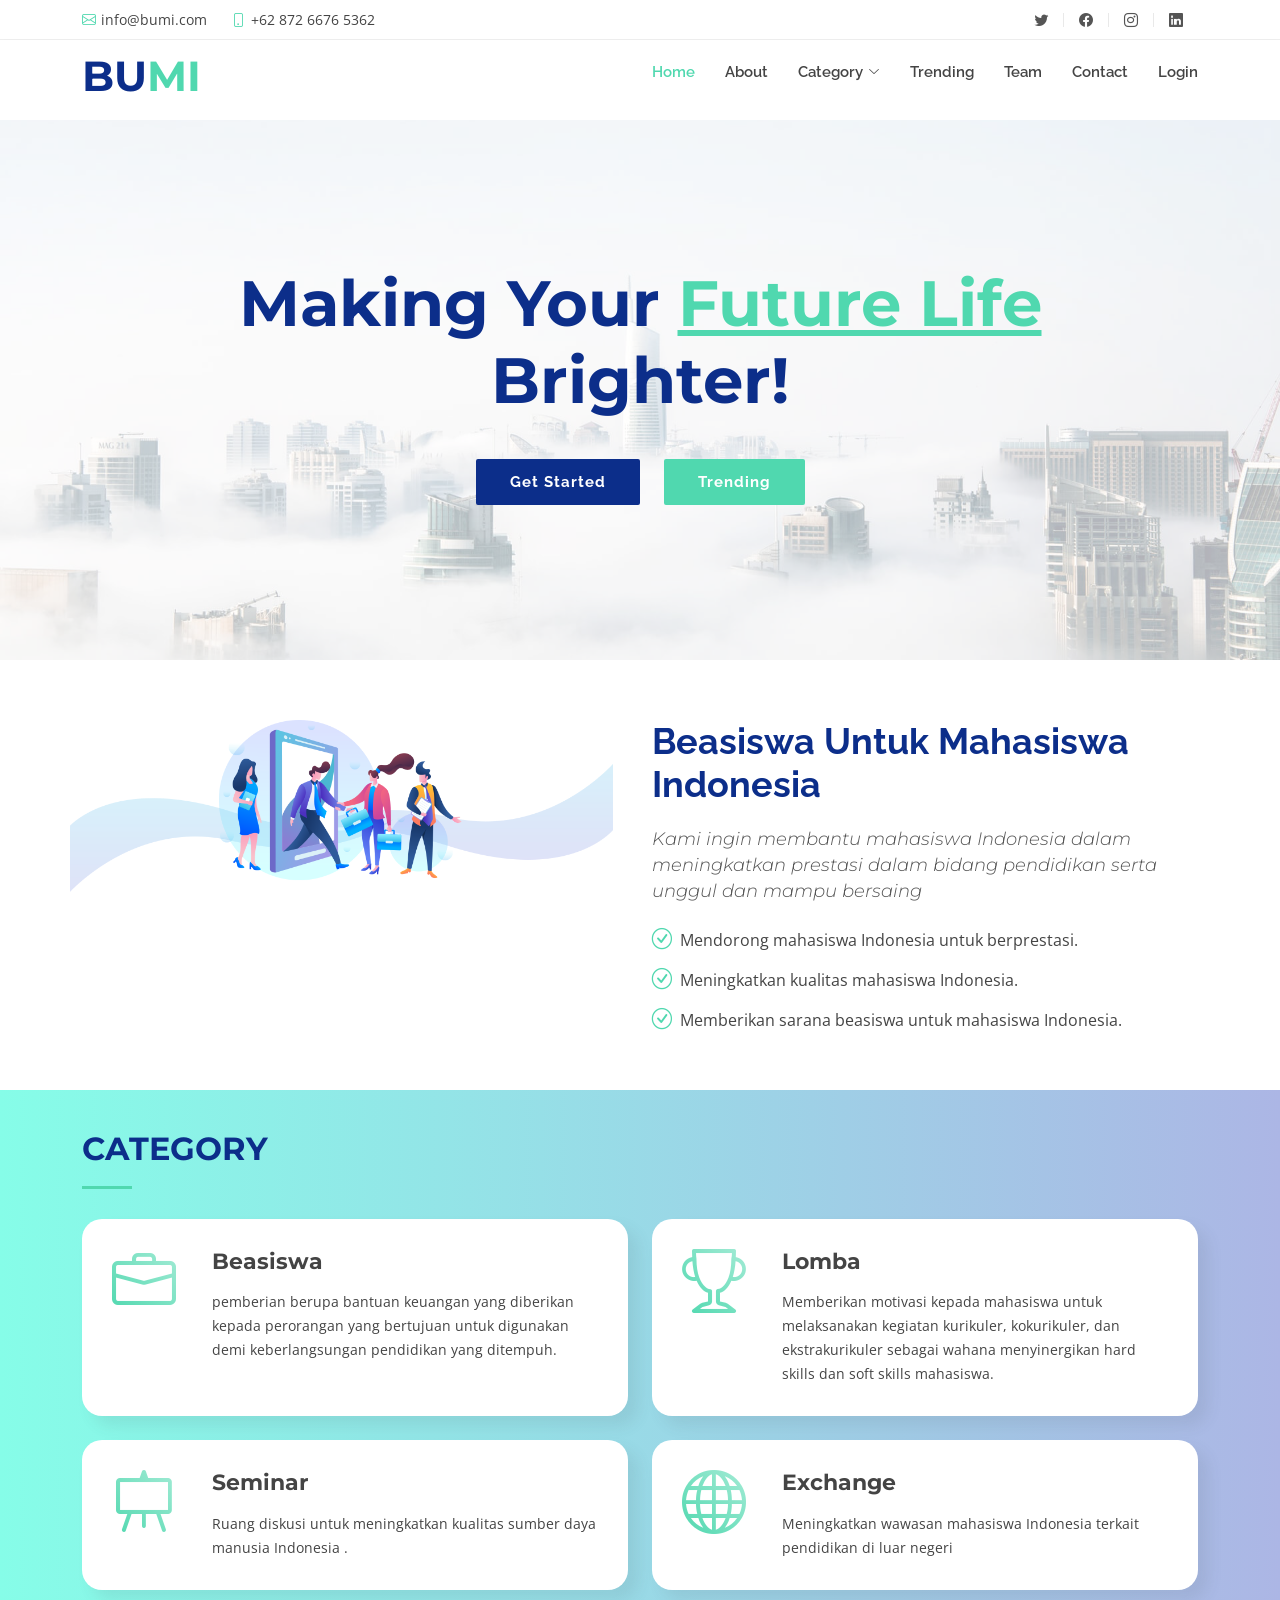
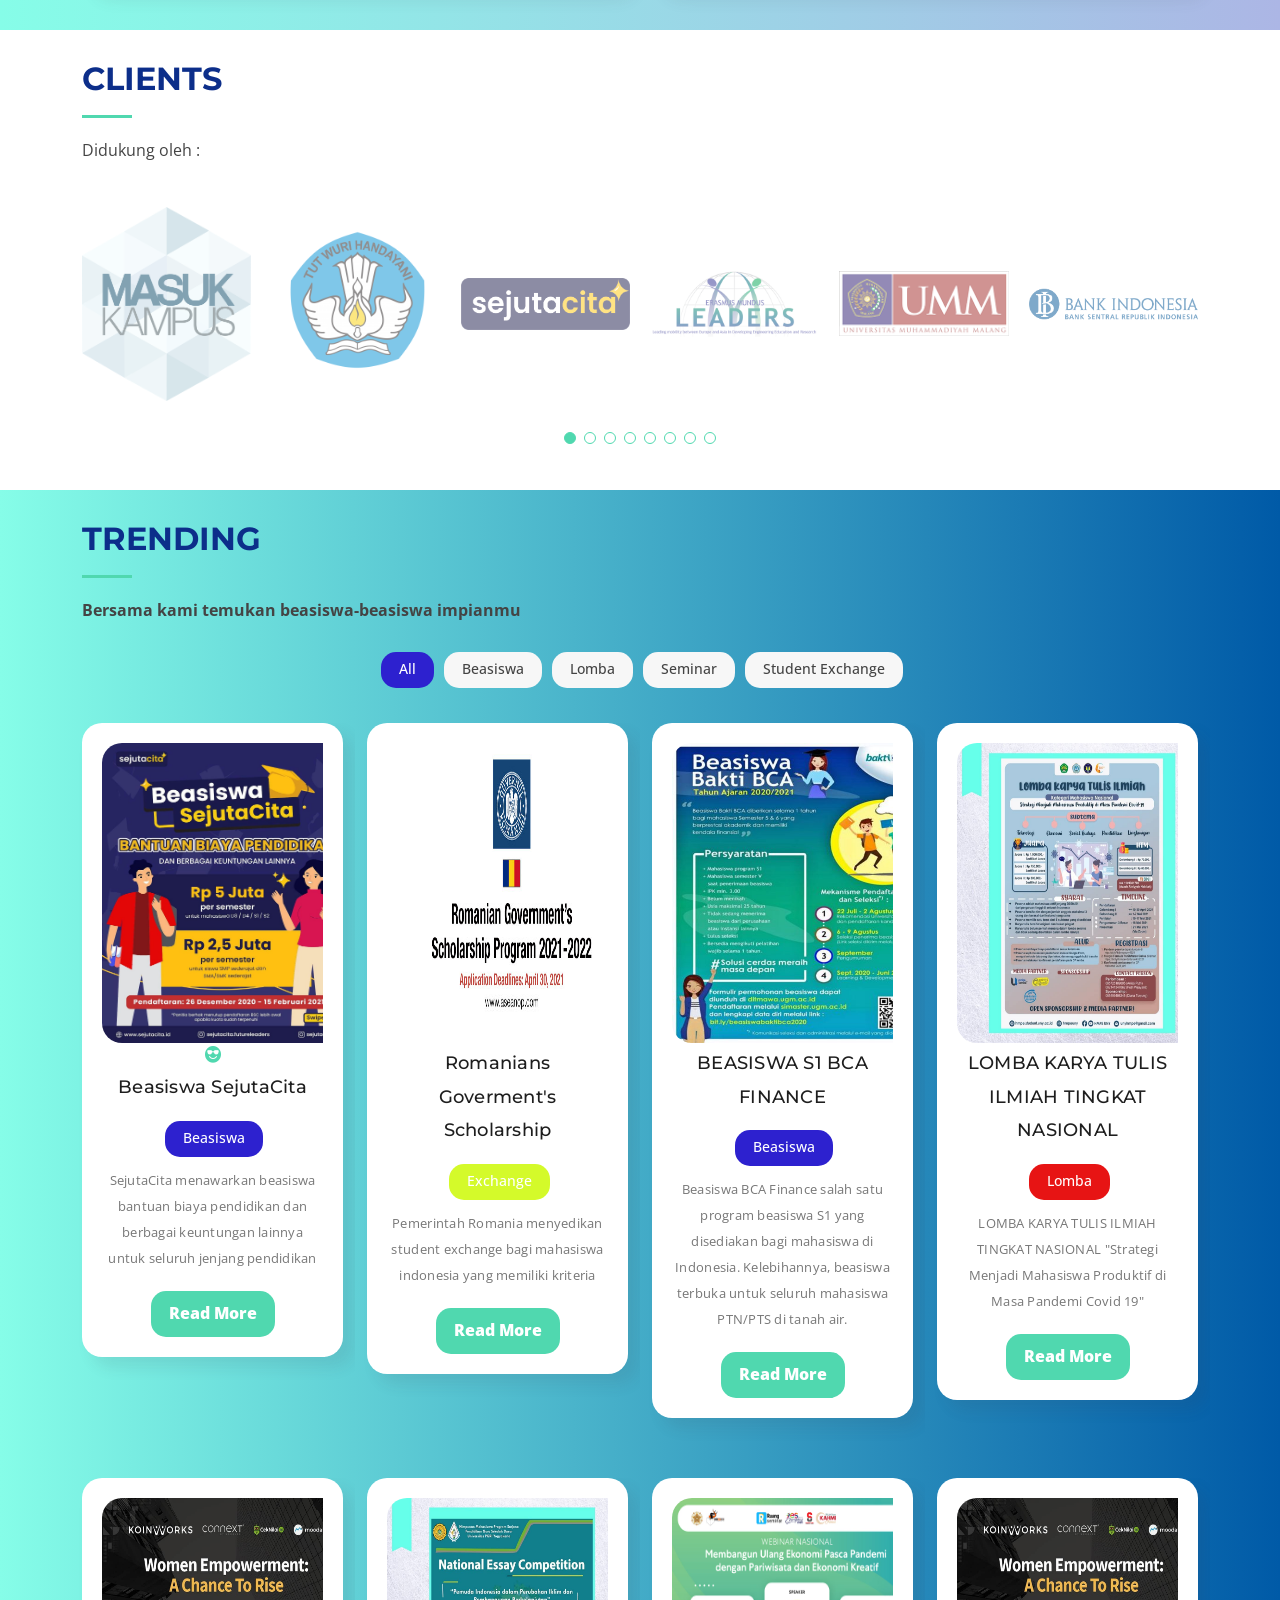
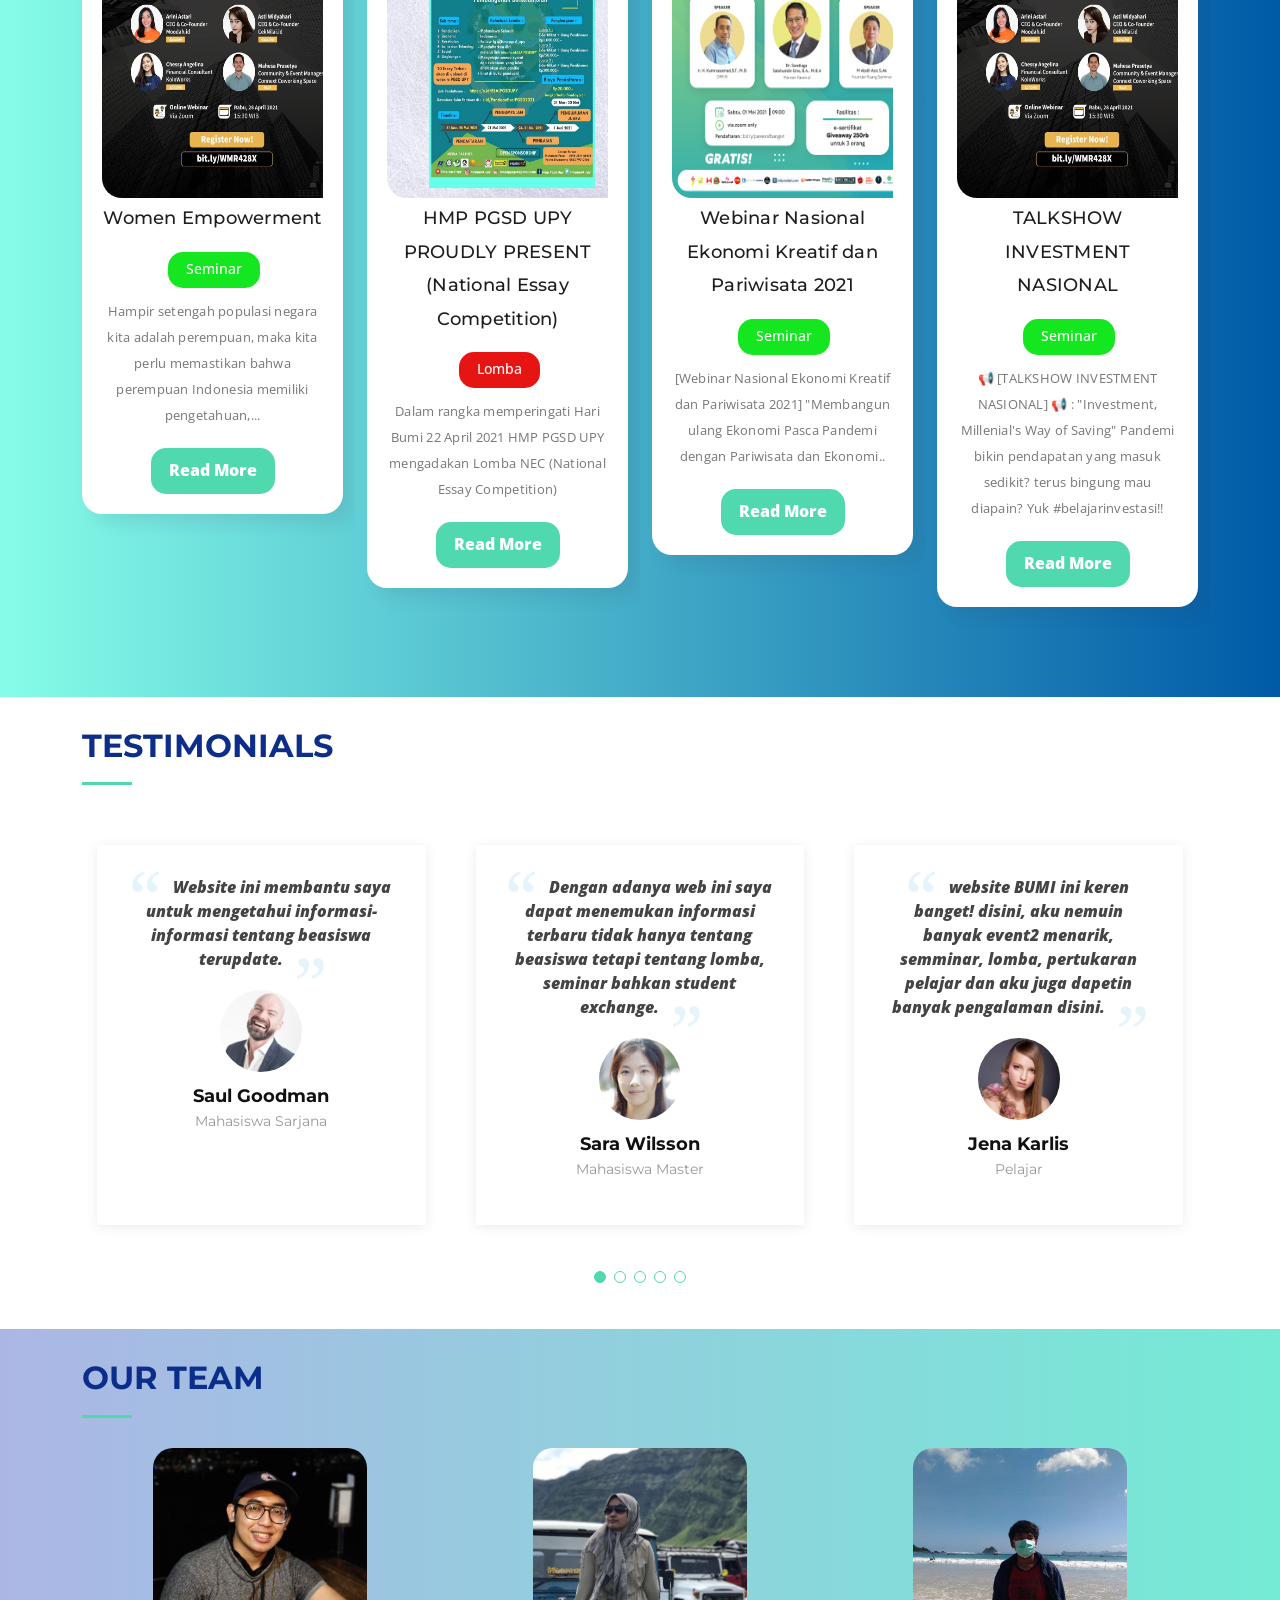
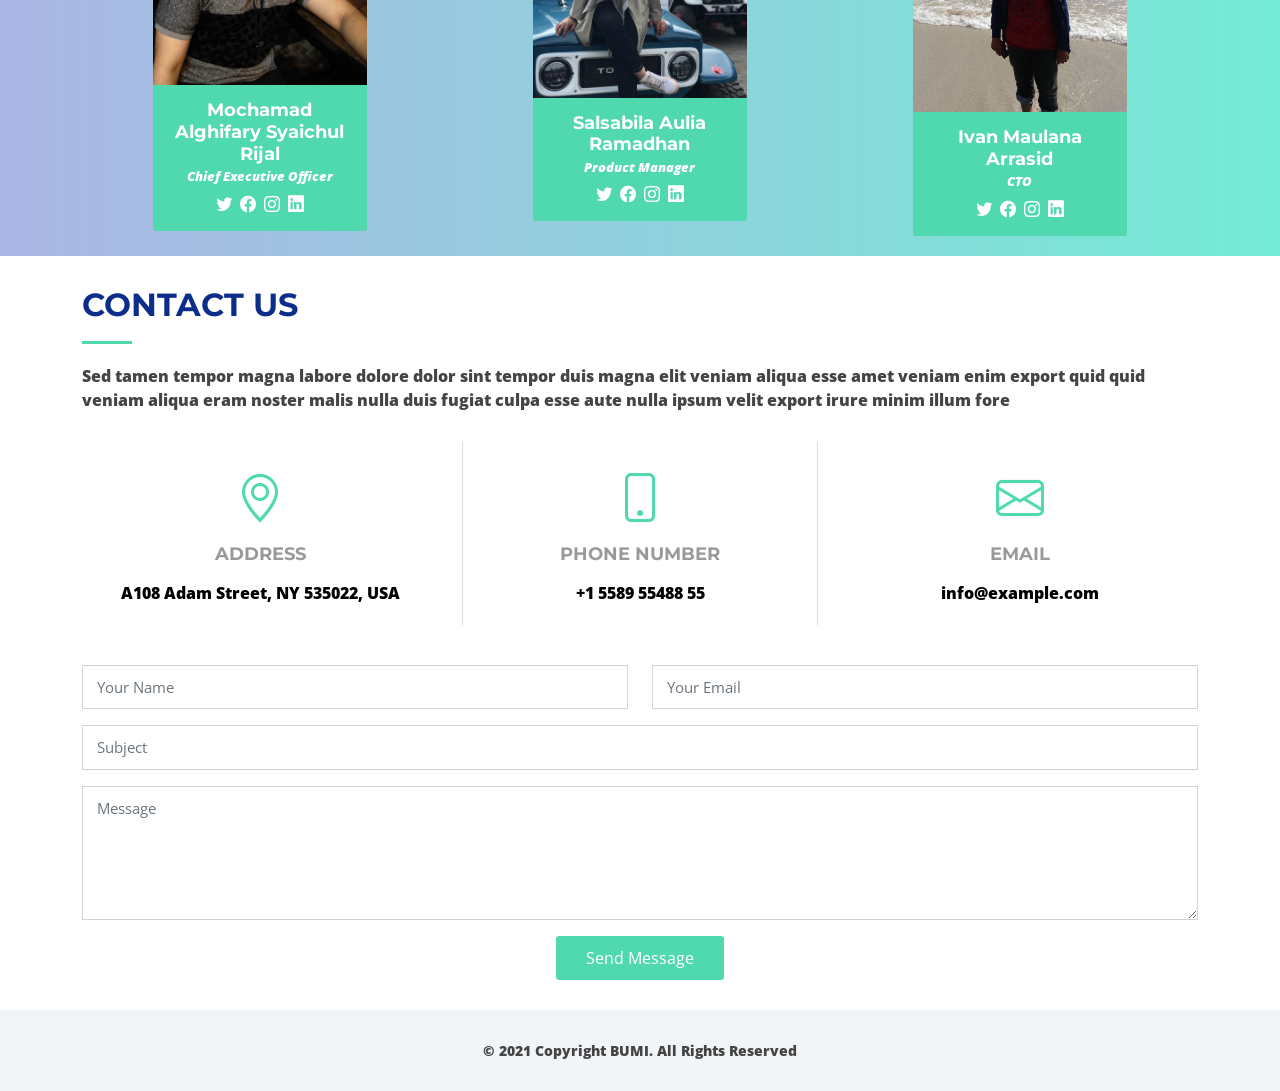
==== commit 1521d98b: "Merge branch 'main' of https://github.com/ivanmaulana197/bumi-id into main" ====
--- a/index.html
+++ b/index.html
@@ -5,7 +5,7 @@
   <meta charset="utf-8">
   <meta content="width=device-width, initial-scale=1.0" name="viewport">
 
-  <title>BUMI | ID</title>
+  <title>BUMI.ID | Beasiswa</title>
   <meta content="" name="description">
   <meta content="" name="keywords">
 
@@ -223,7 +223,7 @@
       <div class="container" data-aos="fade-up">
         <div class="section-header">
           <h2>Trending</h2>
-          <p>Bersama kami temukan beasiswa-beasiswa impianmu</p>
+          <p><b>Bersama kami temukan beasiswa-beasiswa impianmu<b></p>
         </div>
 
         <div class="row" data-aos="fade-up" data-aos-delay="50">
@@ -695,4 +695,4 @@
 
 </body>
 
-</html>+</html>
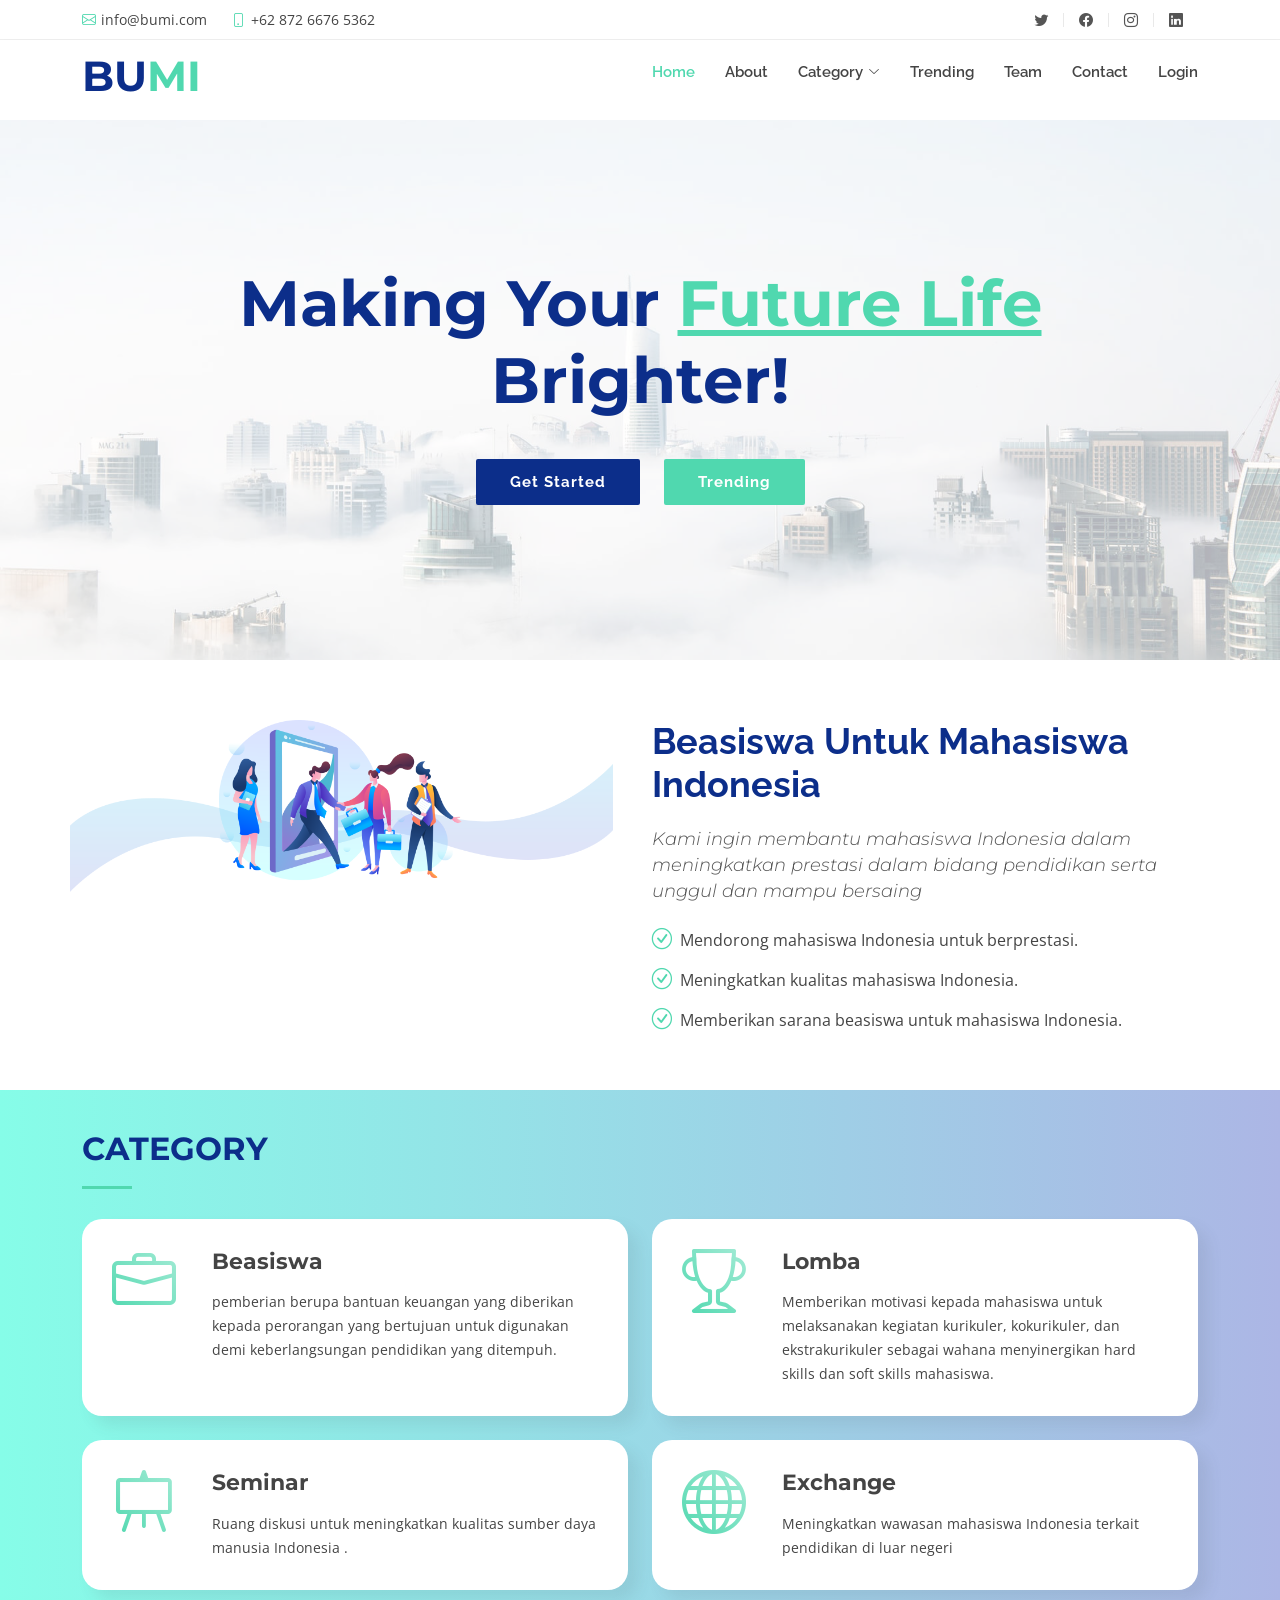
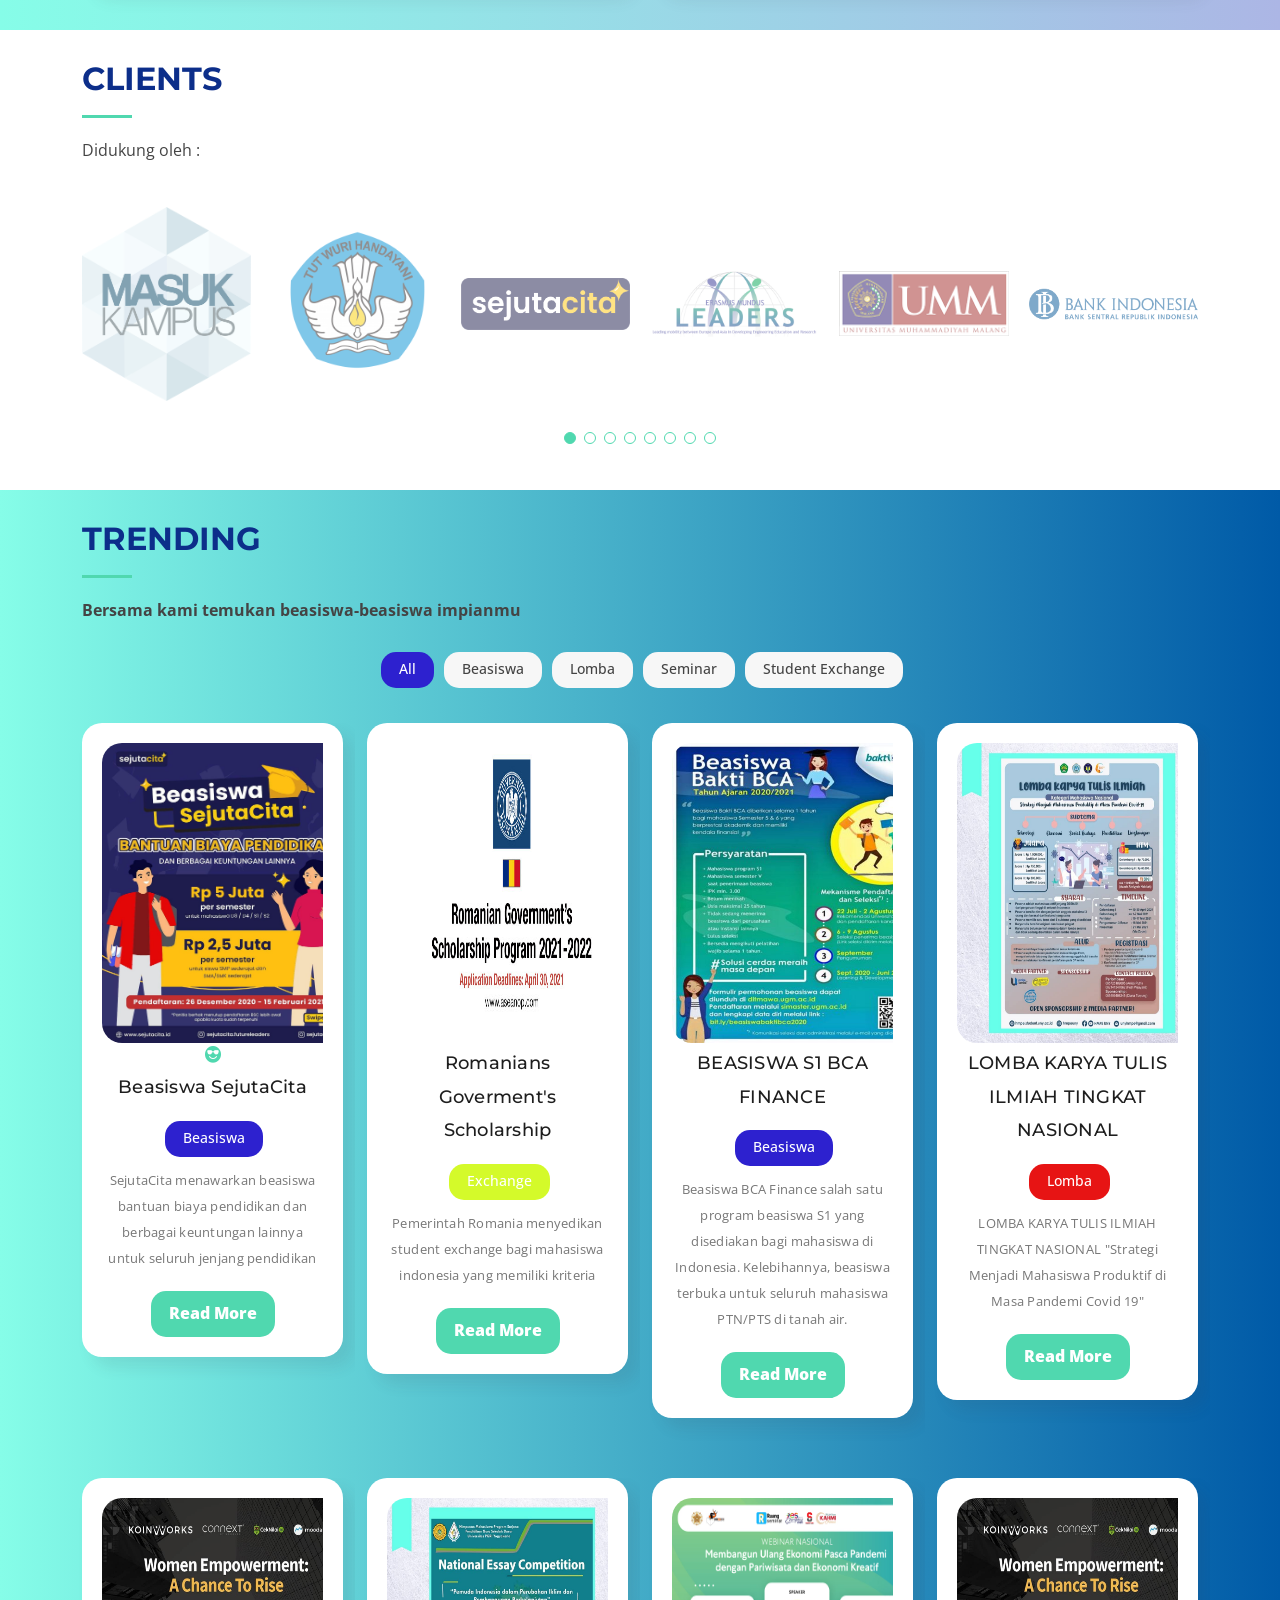
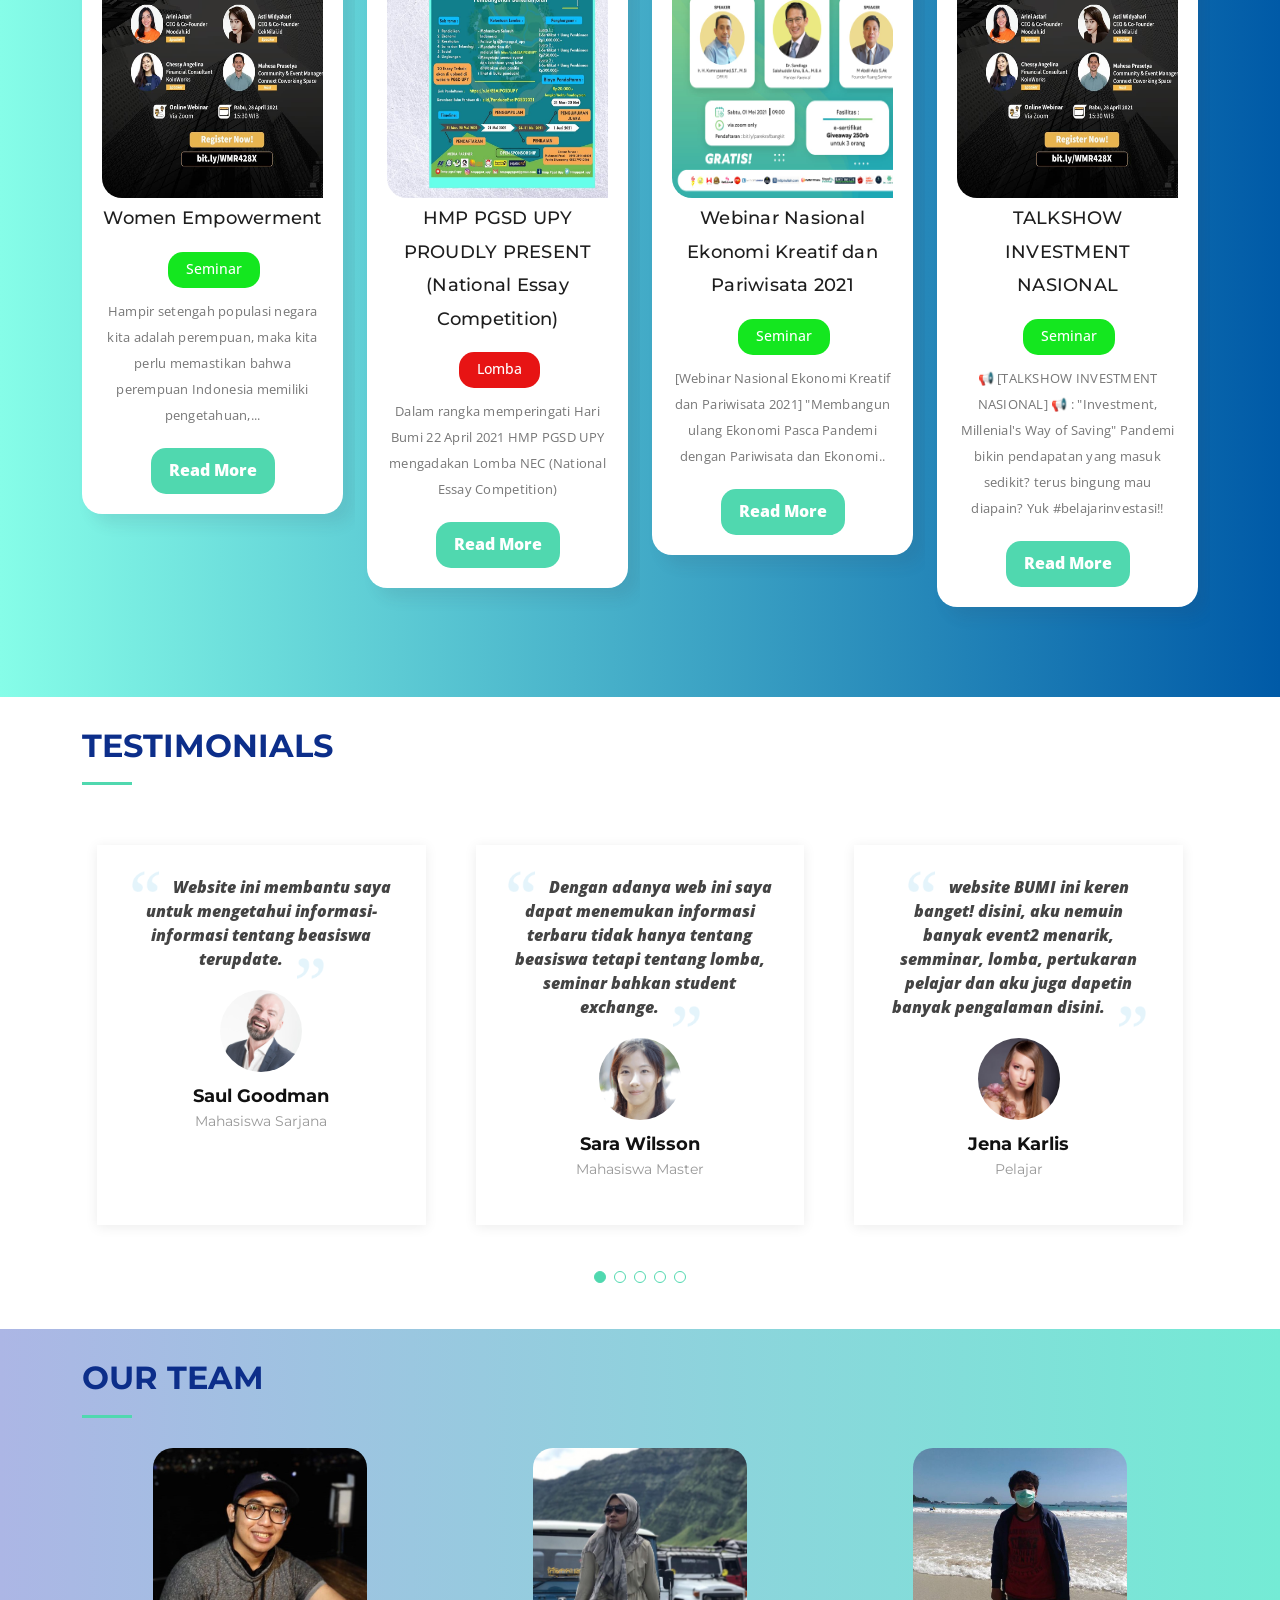
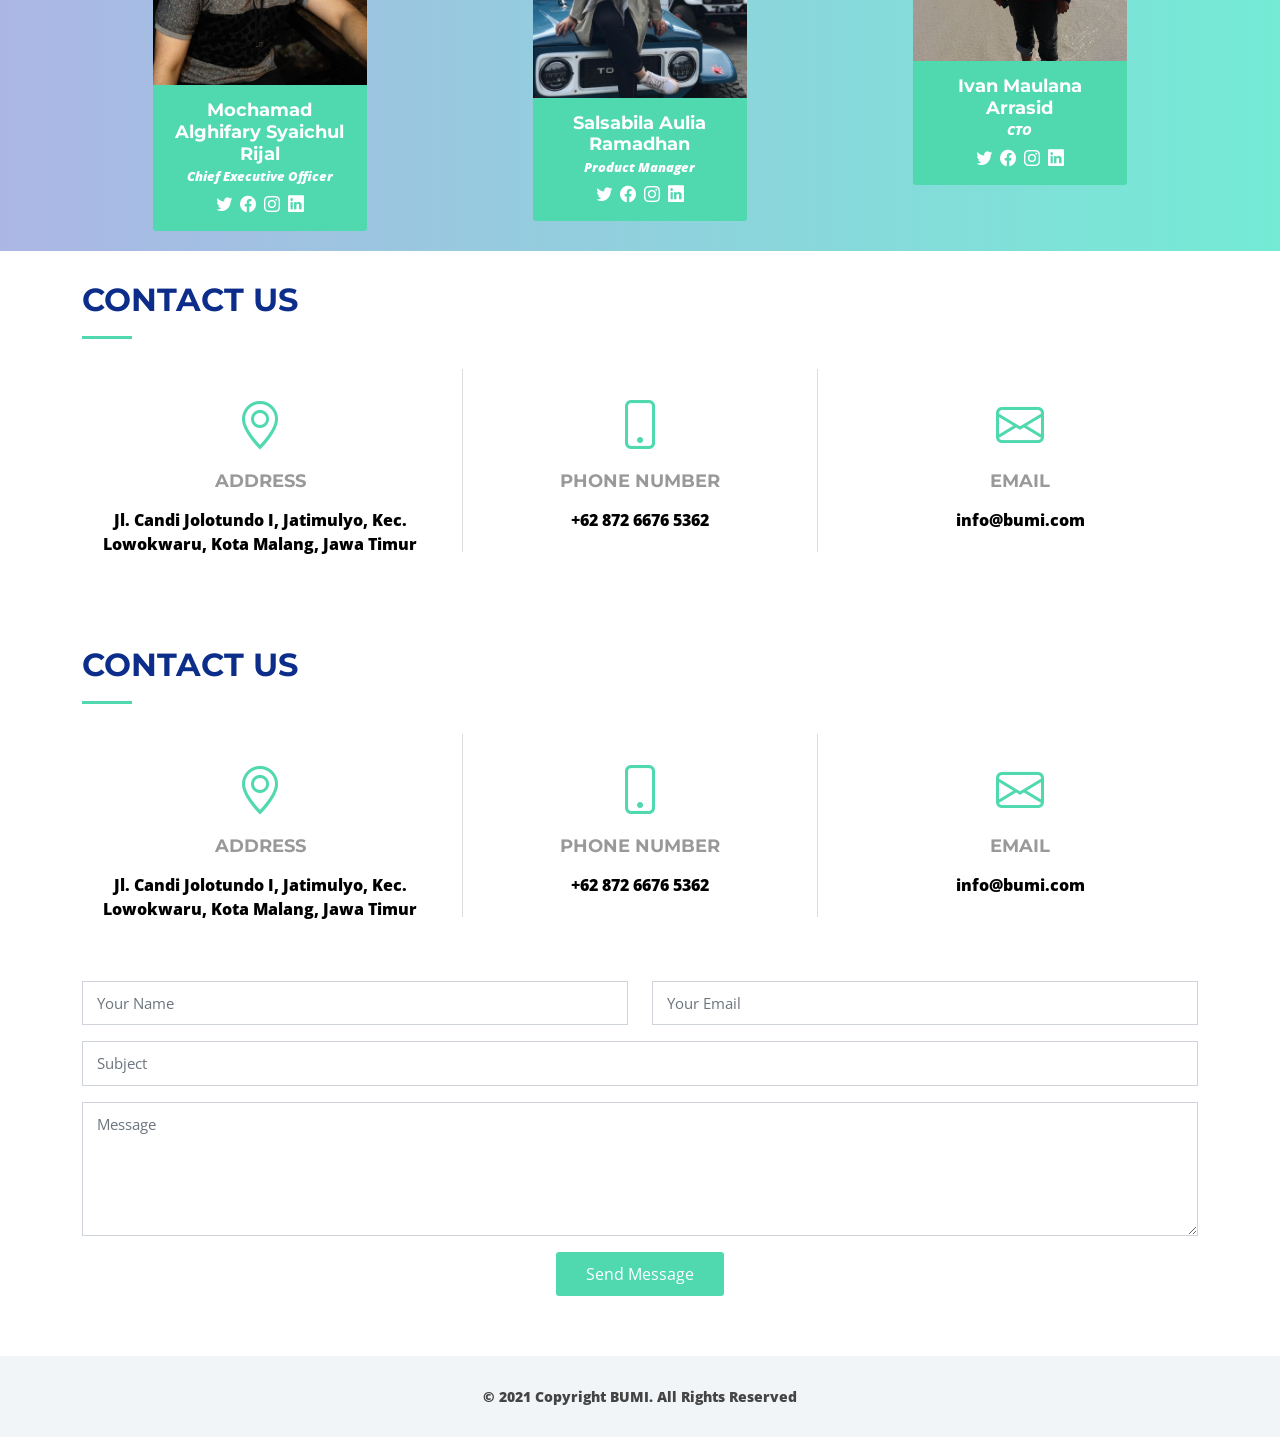
==== commit ec38123d: "Update index.html" ====
--- a/index.html
+++ b/index.html
@@ -267,184 +267,177 @@
           </div>
           <div class="col-lg-3 col-md-6 trending-item filter-exchange">
             <div class="item">
-                <div class="img">
-                    <img src="assets/img/content/exchange01.jpg" alt="">
-                </div>
-                <div class="blog-content">
-                    <a href="assets/img/content/exchange01.jpg" data-gallery="trendingGallery"
-                        class="item-lightbox preview-link" title="App 10"><i
-                            class="las la-binoculars"></i></a>
-                    <h3>
-                        <a href="#">Romanians Goverment's Scholarship</a>
-                    </h3>
-                    <div class="category-item">
-                        <ul>
-                            <li class="exchange">Exchange</li>
-                        </ul>
-                    </div>
-                    <div class="text">
-                        Pemerintah Romania menyedikan student exchange bagi mahasiswa indonesia yang
-                        memiliki kriteria
-                    </div>
-                    <a href="#" class="main-button">Read More</a>
-                </div>
-            </div>
-        </div>
-        <div class="col-lg-3 col-md-6 trending-item filter-beasiswa">
+              <div class="img">
+                <img src="assets/img/content/exchange01.jpg" alt="">
+              </div>
+              <div class="blog-content">
+                <a href="assets/img/content/exchange01.jpg" data-gallery="trendingGallery"
+                  class="item-lightbox preview-link" title="App 10"><i class="las la-binoculars"></i></a>
+                <h3>
+                  <a href="#">Romanians Goverment's Scholarship</a>
+                </h3>
+                <div class="category-item">
+                  <ul>
+                    <li class="exchange">Exchange</li>
+                  </ul>
+                </div>
+                <div class="text">
+                  Pemerintah Romania menyedikan student exchange bagi mahasiswa indonesia yang
+                  memiliki kriteria
+                </div>
+                <a href="#" class="main-button">Read More</a>
+              </div>
+            </div>
+          </div>
+          <div class="col-lg-3 col-md-6 trending-item filter-beasiswa">
             <div class="item">
-                <div class="img">
-                    <img src="assets/img/content/bea02.jpg" alt="">
-                </div>
-                <div class="blog-content">
-                    <a href="assets/img/content/bea02.jpg" data-gallery="trendingGallery"
-                        class="item-lightbox preview-link" title="App 10"><i
-                            class="las la-binoculars"></i></a>
-                    <h3>
-                        <a href="#">BEASISWA S1 BCA FINANCE</a>
-                    </h3>
-                    <div class="category-item">
-                        <ul>
-                            <li class="beasiswa">Beasiswa</li>
-                        </ul>
-                    </div>
-                    <div class="text">
-                        Beasiswa BCA Finance salah satu program beasiswa S1 yang disediakan bagi mahasiswa
-                        di Indonesia. Kelebihannya, beasiswa terbuka untuk seluruh mahasiswa PTN/PTS di
-                        tanah air.
-                    </div>
-                    <a href="#" class="main-button">Read More</a>
-                </div>
-            </div>
-        </div>
-        <div class="col-lg-3 col-md-6 trending-item filter-lomba">
+              <div class="img">
+                <img src="assets/img/content/bea02.jpg" alt="">
+              </div>
+              <div class="blog-content">
+                <a href="assets/img/content/bea02.jpg" data-gallery="trendingGallery" class="item-lightbox preview-link"
+                  title="App 10"><i class="las la-binoculars"></i></a>
+                <h3>
+                  <a href="#">BEASISWA S1 BCA FINANCE</a>
+                </h3>
+                <div class="category-item">
+                  <ul>
+                    <li class="beasiswa">Beasiswa</li>
+                  </ul>
+                </div>
+                <div class="text">
+                  Beasiswa BCA Finance salah satu program beasiswa S1 yang disediakan bagi mahasiswa
+                  di Indonesia. Kelebihannya, beasiswa terbuka untuk seluruh mahasiswa PTN/PTS di
+                  tanah air.
+                </div>
+                <a href="#" class="main-button">Read More</a>
+              </div>
+            </div>
+          </div>
+          <div class="col-lg-3 col-md-6 trending-item filter-lomba">
             <div class="item">
-                <div class="img">
-                    <img src="assets/img/content/lomba01.jpeg" alt="">
-                </div>
-                <div class="blog-content">
-                    <a href="assets/img/content/lomba01.jpeg" data-gallery="trendingGallery"
-                        class="item-lightbox preview-link" title="Karya tulis Ilmiah Naisonal"
-                        data-description="LOMBA KARYA TULIS ILMIAH TINGKAT NASIONAL
+              <div class="img">
+                <img src="assets/img/content/lomba01.jpeg" alt="">
+              </div>
+              <div class="blog-content">
+                <a href="assets/img/content/lomba01.jpeg" data-gallery="trendingGallery"
+                  class="item-lightbox preview-link" title="Karya tulis Ilmiah Naisonal" data-description="LOMBA KARYA TULIS ILMIAH TINGKAT NASIONAL
                         'Strategi Menjadi Mahasiswa Produktif di Masa Pandemi Covid 19'"><i
-                            class="las la-binoculars"></i></a>
-                    <h3>
-                        <a href="#">LOMBA KARYA TULIS ILMIAH TINGKAT NASIONAL</a>
-                    </h3>
-                    <div class="category-item">
-                        <ul>
-                            <li class="lomba">Lomba</li>
-                        </ul>
-                    </div>
-                    <div class="text">
-                        LOMBA KARYA TULIS ILMIAH TINGKAT NASIONAL
-                        "Strategi Menjadi Mahasiswa Produktif di Masa Pandemi Covid 19"
-                    </div>
-                    <a href="#" class="main-button">Read More</a>
-                </div>
-            </div>
-        </div>
-        <div class="col-lg-3 col-md-6 trending-item filter-seminar">
+                    class="las la-binoculars"></i></a>
+                <h3>
+                  <a href="#">LOMBA KARYA TULIS ILMIAH TINGKAT NASIONAL</a>
+                </h3>
+                <div class="category-item">
+                  <ul>
+                    <li class="lomba">Lomba</li>
+                  </ul>
+                </div>
+                <div class="text">
+                  LOMBA KARYA TULIS ILMIAH TINGKAT NASIONAL
+                  "Strategi Menjadi Mahasiswa Produktif di Masa Pandemi Covid 19"
+                </div>
+                <a href="#" class="main-button">Read More</a>
+              </div>
+            </div>
+          </div>
+          <div class="col-lg-3 col-md-6 trending-item filter-seminar">
             <div class="item">
-                <div class="img">
-                    <img src="assets/img/content/semi02.jpeg" alt="">
-                </div>
-                <div class="blog-content">
-                    <a href="assets/img/content/semi02.jpeg" data-gallery="trendingGallery"
-                        class="item-lightbox preview-link" title="App 10"><i
-                            class="las la-binoculars"></i></a>
-                    <h3>
-                        <a href="#">Women Empowerment</a>
-                    </h3>
-                    <div class="category-item">
-                        <ul>
-                            <li class="seminar">Seminar</li>
-                        </ul>
-                    </div>
-                    <div class="text">
-                        Hampir setengah populasi negara kita adalah perempuan, maka kita perlu memastikan
-                        bahwa perempuan Indonesia memiliki pengetahuan,...
-                    </div>
-                    <a href="#" class="main-button">Read More</a>
-                </div>
-            </div>
-        </div>
-        <div class="col-lg-3 col-md-6 trending-item filter-lomba">
+              <div class="img">
+                <img src="assets/img/content/semi02.jpeg" alt="">
+              </div>
+              <div class="blog-content">
+                <a href="assets/img/content/semi02.jpeg" data-gallery="trendingGallery"
+                  class="item-lightbox preview-link" title="App 10"><i class="las la-binoculars"></i></a>
+                <h3>
+                  <a href="#">Women Empowerment</a>
+                </h3>
+                <div class="category-item">
+                  <ul>
+                    <li class="seminar">Seminar</li>
+                  </ul>
+                </div>
+                <div class="text">
+                  Hampir setengah populasi negara kita adalah perempuan, maka kita perlu memastikan
+                  bahwa perempuan Indonesia memiliki pengetahuan,...
+                </div>
+                <a href="#" class="main-button">Read More</a>
+              </div>
+            </div>
+          </div>
+          <div class="col-lg-3 col-md-6 trending-item filter-lomba">
             <div class="item">
-                <div class="img">
-                    <img src="assets/img/content/lomba02.jpeg" alt="">
-                </div>
-                <div class="blog-content">
-                    <a href="assets/img/content/lomba02.jpeg" data-gallery="trendingGallery"
-                        class="item-lightbox preview-link" title="App 10"><i
-                            class="las la-binoculars"></i></a>
-                    <h3>
-                        <a href="#"> HMP PGSD UPY PROUDLY PRESENT (National Essay Competition)</a>
-                    </h3>
-                    <div class="category-item">
-                        <ul>
-                            <li class="lomba">Lomba</li>
-                        </ul>
-                    </div>
-                    <div class="text">
-                        Dalam rangka memperingati Hari Bumi 22 April 2021 HMP PGSD UPY mengadakan Lomba NEC
-                        (National Essay Competition)
-                    </div>
-                    <a href="#" class="main-button">Read More</a>
-                </div>
-            </div>
-        </div>
-        <div class="col-lg-3 col-md-6 trending-item filter-seminar">
+              <div class="img">
+                <img src="assets/img/content/lomba02.jpeg" alt="">
+              </div>
+              <div class="blog-content">
+                <a href="assets/img/content/lomba02.jpeg" data-gallery="trendingGallery"
+                  class="item-lightbox preview-link" title="App 10"><i class="las la-binoculars"></i></a>
+                <h3>
+                  <a href="#"> HMP PGSD UPY PROUDLY PRESENT (National Essay Competition)</a>
+                </h3>
+                <div class="category-item">
+                  <ul>
+                    <li class="lomba">Lomba</li>
+                  </ul>
+                </div>
+                <div class="text">
+                  Dalam rangka memperingati Hari Bumi 22 April 2021 HMP PGSD UPY mengadakan Lomba NEC
+                  (National Essay Competition)
+                </div>
+                <a href="#" class="main-button">Read More</a>
+              </div>
+            </div>
+          </div>
+          <div class="col-lg-3 col-md-6 trending-item filter-seminar">
             <div class="item">
-                <div class="img">
-                    <img src="assets/img/content/semi03.jpeg" alt="">
-                </div>
-                <div class="blog-content">
-                    <a href="assets/img/content/semi03.jpeg" data-gallery="trendingGallery"
-                        class="item-lightbox preview-link" title="App 10"><i
-                            class="las la-binoculars"></i></a>
-                    <h3>
-                        <a href="#">Webinar Nasional Ekonomi Kreatif dan Pariwisata 2021</a>
-                    </h3>
-                    <div class="category-item">
-                        <ul>
-                            <li class="seminar">Seminar</li>
-                        </ul>
-                    </div>
-                    <div class="text">
-                        [Webinar Nasional Ekonomi Kreatif dan Pariwisata 2021] "Membangun ulang Ekonomi
-                        Pasca Pandemi dengan Pariwisata dan Ekonomi..
-                    </div>
-                    <a href="#" class="main-button">Read More</a>
-                </div>
-            </div>
-        </div>
-        <div class="col-lg-3 col-md-6 trending-item filter-seminar">
+              <div class="img">
+                <img src="assets/img/content/semi03.jpeg" alt="">
+              </div>
+              <div class="blog-content">
+                <a href="assets/img/content/semi03.jpeg" data-gallery="trendingGallery"
+                  class="item-lightbox preview-link" title="App 10"><i class="las la-binoculars"></i></a>
+                <h3>
+                  <a href="#">Webinar Nasional Ekonomi Kreatif dan Pariwisata 2021</a>
+                </h3>
+                <div class="category-item">
+                  <ul>
+                    <li class="seminar">Seminar</li>
+                  </ul>
+                </div>
+                <div class="text">
+                  [Webinar Nasional Ekonomi Kreatif dan Pariwisata 2021] "Membangun ulang Ekonomi
+                  Pasca Pandemi dengan Pariwisata dan Ekonomi..
+                </div>
+                <a href="#" class="main-button">Read More</a>
+              </div>
+            </div>
+          </div>
+          <div class="col-lg-3 col-md-6 trending-item filter-seminar">
             <div class="item">
-                <div class="img">
-                    <img src="assets/img/content/semi02.jpeg" alt="">
-                </div>
-                <div class="blog-content">
-                    <a href="assets/img/content/semi02.jpeg" data-gallery="trendingGallery"
-                        class="item-lightbox preview-link" title="App 10"><i
-                            class="las la-binoculars"></i></a>
-                    <h3>
-                        <a href="#">TALKSHOW INVESTMENT NASIONAL</a>
-                    </h3>
-                    <div class="category-item">
-                        <ul>
-                            <li class="seminar">Seminar</li>
-                        </ul>
-                    </div>
-                    <div class="text">
-                        📢 [TALKSHOW INVESTMENT NASIONAL] 📢
-                        : "Investment, Millenial's Way of Saving"
-                        Pandemi bikin pendapatan yang masuk sedikit? terus bingung mau diapain?
-                        Yuk #belajarinvestasi!!
-                    </div>
-                    <a href="#" class="main-button">Read More</a>
-                </div>
-            </div>
-        </div>
+              <div class="img">
+                <img src="assets/img/content/semi02.jpeg" alt="">
+              </div>
+              <div class="blog-content">
+                <a href="assets/img/content/semi02.jpeg" data-gallery="trendingGallery"
+                  class="item-lightbox preview-link" title="App 10"><i class="las la-binoculars"></i></a>
+                <h3>
+                  <a href="#">TALKSHOW INVESTMENT NASIONAL</a>
+                </h3>
+                <div class="category-item">
+                  <ul>
+                    <li class="seminar">Seminar</li>
+                  </ul>
+                </div>
+                <div class="text">
+                  📢 [TALKSHOW INVESTMENT NASIONAL] 📢
+                  : "Investment, Millenial's Way of Saving"
+                  Pandemi bikin pendapatan yang masuk sedikit? terus bingung mau diapain?
+                  Yuk #belajarinvestasi!!
+                </div>
+                <a href="#" class="main-button">Read More</a>
+              </div>
+            </div>
+          </div>
         </div>
 
       </div>
@@ -564,37 +557,37 @@
 
           <div class="col-lg-4 col-md-6">
             <div class="member">
-            <div class="pic"><img src="assets/img/team/team2.jpeg" alt=""></div>
-            <div class="details">
-              <h4>Salsabila Aulia Ramadhan</h4>
-              <span>Product Manager</span>
-              <div class="social">
-                <a href="#" title="twitter"><i class="bi bi-twitter"></i></a>
-                <a href="#" title="facebook"><i class="bi bi-facebook"></i></a>
-                <a href="#" title="instagram"><i class="bi bi-instagram"></i></a>
-                <a href="#" title="linkedin"><i class="bi bi-linkedin"></i></a>
-              </div>
-            </div>
-          </div>
-        </div>
-
-        <div class="col-lg-4 col-md-6">
-          <div class="member">
-            <div class="pic"><img src="assets/img/team/team3.jpg" alt=""></div>
-            <div class="details">
-              <h4>Ivan Maulana <br>Arrasid</h4>
-              <span>CTO</span>
-              <div class="social">
-                <a href="#" title="twitter"><i class="bi bi-twitter"></i></a>
-                <a href="#" title="facebook"><i class="bi bi-facebook"></i></a>
-                <a href="#" title="instagram"><i class="bi bi-instagram"></i></a>
-                <a href="#" title="linkedin"><i class="bi bi-linkedin"></i></a>
-              </div>
-            </div>
-          </div>
-        </div>
-
-      </div>
+              <div class="pic"><img src="assets/img/team/team2.jpeg" alt=""></div>
+              <div class="details">
+                <h4>Salsabila Aulia Ramadhan</h4>
+                <span>Product Manager</span>
+                <div class="social">
+                  <a href="#" title="twitter"><i class="bi bi-twitter"></i></a>
+                  <a href="#" title="facebook"><i class="bi bi-facebook"></i></a>
+                  <a href="#" title="instagram"><i class="bi bi-instagram"></i></a>
+                  <a href="#" title="linkedin"><i class="bi bi-linkedin"></i></a>
+                </div>
+              </div>
+            </div>
+          </div>
+
+          <div class="col-lg-4 col-md-6">
+            <div class="member">
+              <div class="pic"><img src="assets/img/team/team3.jpg" alt=""></div>
+              <div class="details">
+                <h4>Ivan Maulana <br>Arrasid</h4>
+                <span>CTO</span>
+                <div class="social">
+                  <a href="#" title="twitter"><i class="bi bi-twitter"></i></a>
+                  <a href="#" title="facebook"><i class="bi bi-facebook"></i></a>
+                  <a href="#" title="instagram"><i class="bi bi-instagram"></i></a>
+                  <a href="#" title="linkedin"><i class="bi bi-linkedin"></i></a>
+                </div>
+              </div>
+            </div>
+          </div>
+
+        </div>
     </section><!-- End Team Section -->
 
     <!-- ======= Contact Section ======= -->
@@ -602,9 +595,6 @@
       <div class="container" data-aos="fade-up">
         <div class="section-header">
           <h2>Contact Us</h2>
-          <p>Sed tamen tempor magna labore dolore dolor sint tempor duis magna elit veniam aliqua esse amet veniam enim
-            export quid quid veniam aliqua eram noster malis nulla duis fugiat culpa esse aute nulla ipsum velit export
-            irure minim illum fore</p>
         </div>
 
         <div class="row contact-info">
@@ -613,7 +603,7 @@
             <div class="contact-address">
               <i class="bi bi-geo-alt"></i>
               <h3>Address</h3>
-              <address>A108 Adam Street, NY 535022, USA</address>
+              <address>Jl. Candi Jolotundo I, Jatimulyo, Kec. Lowokwaru, Kota Malang, Jawa Timur</address>
             </div>
           </div>
 
@@ -621,7 +611,7 @@
             <div class="contact-phone">
               <i class="bi bi-phone"></i>
               <h3>Phone Number</h3>
-              <p><a href="tel:+155895548855">+1 5589 55488 55</a></p>
+              <p><a href="tel:+155895548855">+62 872 6676 5362</a></p>
             </div>
           </div>
 
@@ -629,44 +619,78 @@
             <div class="contact-email">
               <i class="bi bi-envelope"></i>
               <h3>Email</h3>
-              <p><a href="mailto:info@example.com">info@example.com</a></p>
-            </div>
-          </div>
-
-        </div>
-      </div>
-
-      <!-- send message  -->
-      <div class="container">
-        <div class="form">
-          <form action="forms/contact.php" method="post" role="form" class="php-email-form">
-            <div class="row">
-              <div class="form-group col-md-6">
-                <input type="text" name="name" class="form-control" id="name" placeholder="Your Name" required>
-              </div>
-              <div class="form-group col-md-6 mt-3 mt-md-0">
-                <input type="email" class="form-control" name="email" id="email" placeholder="Your Email" required>
-              </div>
-            </div>
-            <div class="form-group mt-3">
-              <input type="text" class="form-control" name="subject" id="subject" placeholder="Subject" required>
-            </div>
-            <div class="form-group mt-3">
-              <textarea class="form-control" name="message" rows="5" placeholder="Message" required></textarea>
-            </div>
-
-            <div class="my-3">
-              <div class="loading">Loading</div>
-              <div class="error-message"></div>
-              <div class="sent-message">Your message has been sent. Thank you!</div>
-            </div>
-
-            <div class="text-center"><button type="submit">Send Message</button></div>
-          </form>
-        </div>
-
-      </div>
-    </section><!-- End send message Section -->
+              <p><a href="mailto:info@example.com">info@bumi.com</a></p>
+            </div>
+          </div>
+
+        </div>
+      </div>
+      <section id="contact">
+        <div class="container" data-aos="fade-up">
+          <div class="section-header">
+            <h2>Contact Us</h2>
+          </div>
+
+          <div class="row contact-info">
+
+            <div class="col-md-4">
+              <div class="contact-address">
+                <i class="bi bi-geo-alt"></i>
+                <h3>Address</h3>
+                <address>Jl. Candi Jolotundo I, Jatimulyo, Kec. Lowokwaru, Kota Malang, Jawa Timur</address>
+              </div>
+            </div>
+
+            <div class="col-md-4">
+              <div class="contact-phone">
+                <i class="bi bi-phone"></i>
+                <h3>Phone Number</h3>
+                <p><a href="tel:+155895548855">+62 872 6676 5362</a></p>
+              </div>
+            </div>
+
+            <div class="col-md-4">
+              <div class="contact-email">
+                <i class="bi bi-envelope"></i>
+                <h3>Email</h3>
+                <p><a href="mailto:info@example.com">info@bumi.com</a></p>
+              </div>
+            </div>
+
+          </div>
+        </div>
+
+        <!-- send message  -->
+        <div class="container">
+          <div class="form">
+            <form action="forms/contact.php" method="post" role="form" class="php-email-form">
+              <div class="row">
+                <div class="form-group col-md-6">
+                  <input type="text" name="name" class="form-control" id="name" placeholder="Your Name" required>
+                </div>
+                <div class="form-group col-md-6 mt-3 mt-md-0">
+                  <input type="email" class="form-control" name="email" id="email" placeholder="Your Email" required>
+                </div>
+              </div>
+              <div class="form-group mt-3">
+                <input type="text" class="form-control" name="subject" id="subject" placeholder="Subject" required>
+              </div>
+              <div class="form-group mt-3">
+                <textarea class="form-control" name="message" rows="5" placeholder="Message" required></textarea>
+              </div>
+
+              <div class="my-3">
+                <div class="loading">Loading</div>
+                <div class="error-message"></div>
+                <div class="sent-message">Your message has been sent. Thank you!</div>
+              </div>
+
+              <div class="text-center"><button type="submit">Send Message</button></div>
+            </form>
+          </div>
+
+        </div>
+      </section><!-- End send message Section -->
 
   </main><!-- End #main -->
 
@@ -675,7 +699,7 @@
     <div class="container">
       <div class="copyright">
         &copy; 2021 Copyright <strong>BUMI</strong>. All Rights Reserved
-      </div>     
+      </div>
     </div>
   </footer><!-- End Footer -->
 
@@ -695,4 +719,4 @@
 
 </body>
 
-</html>
+</html>
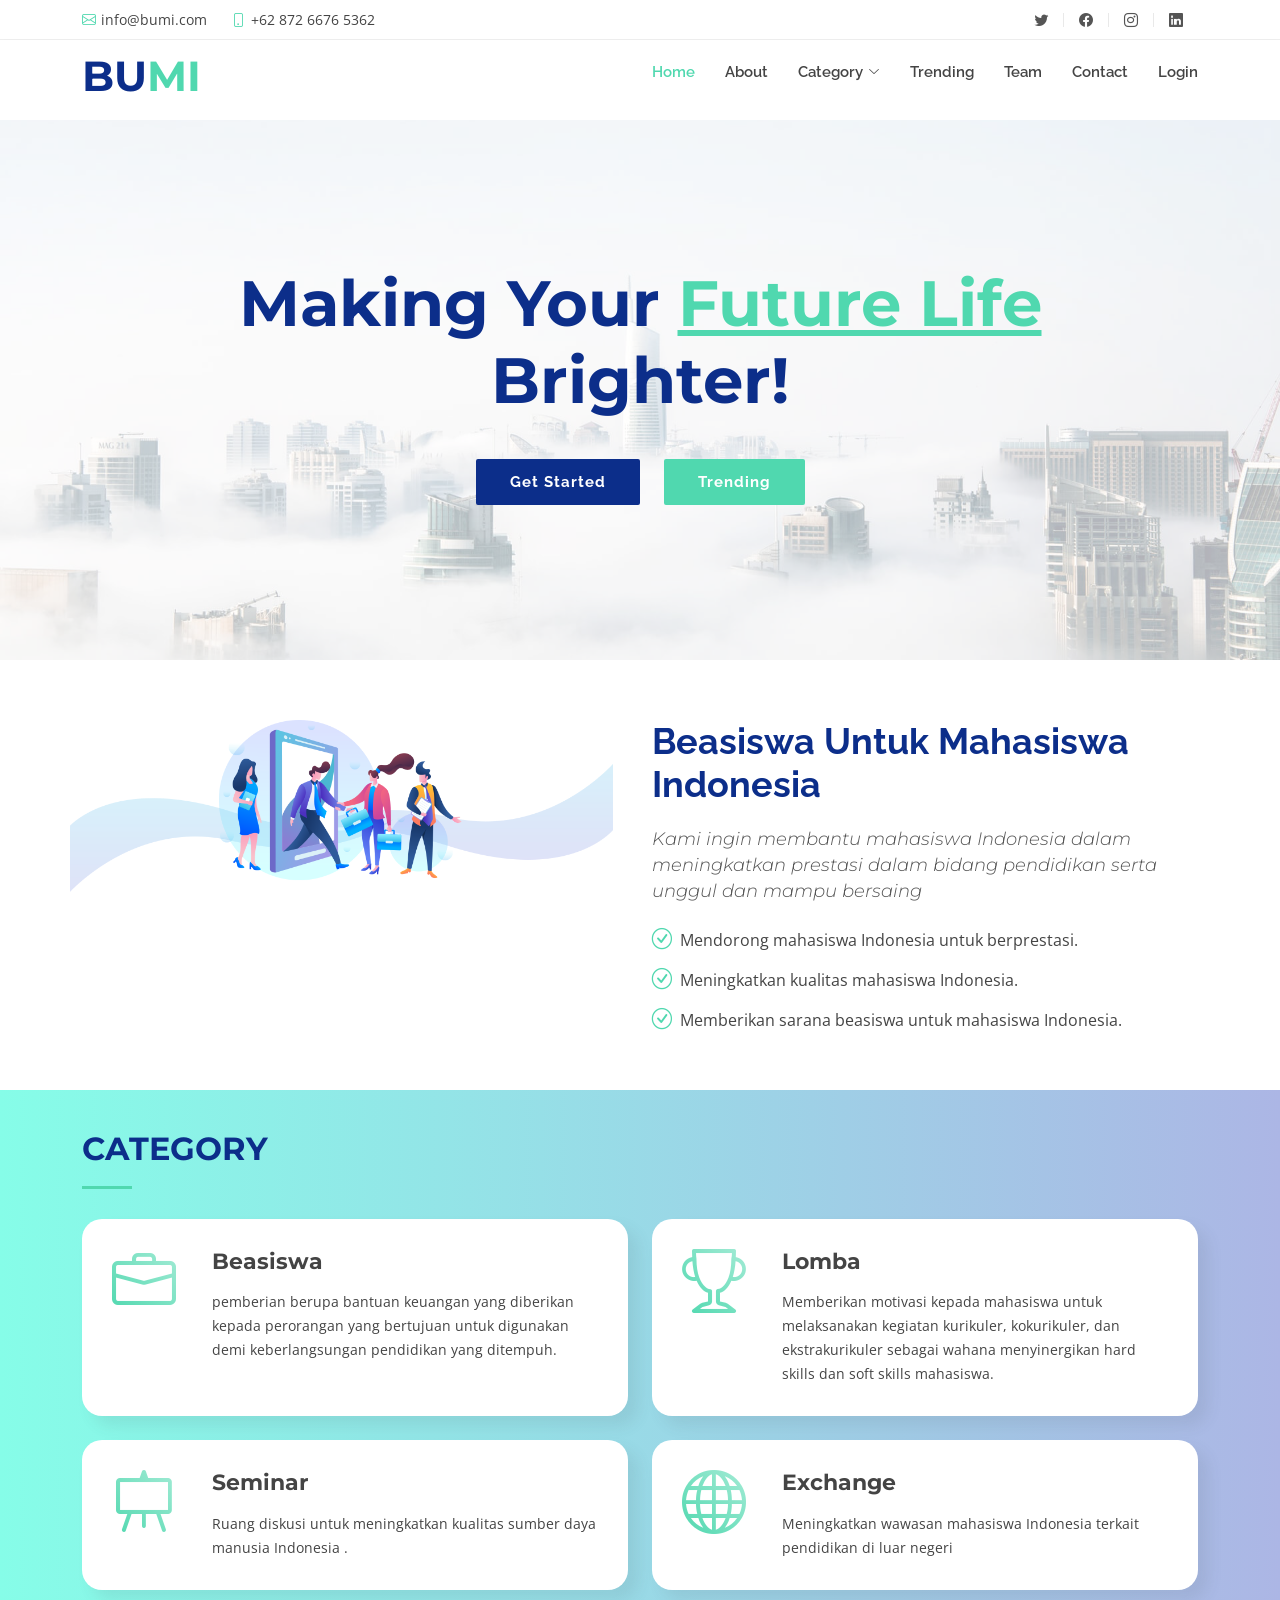
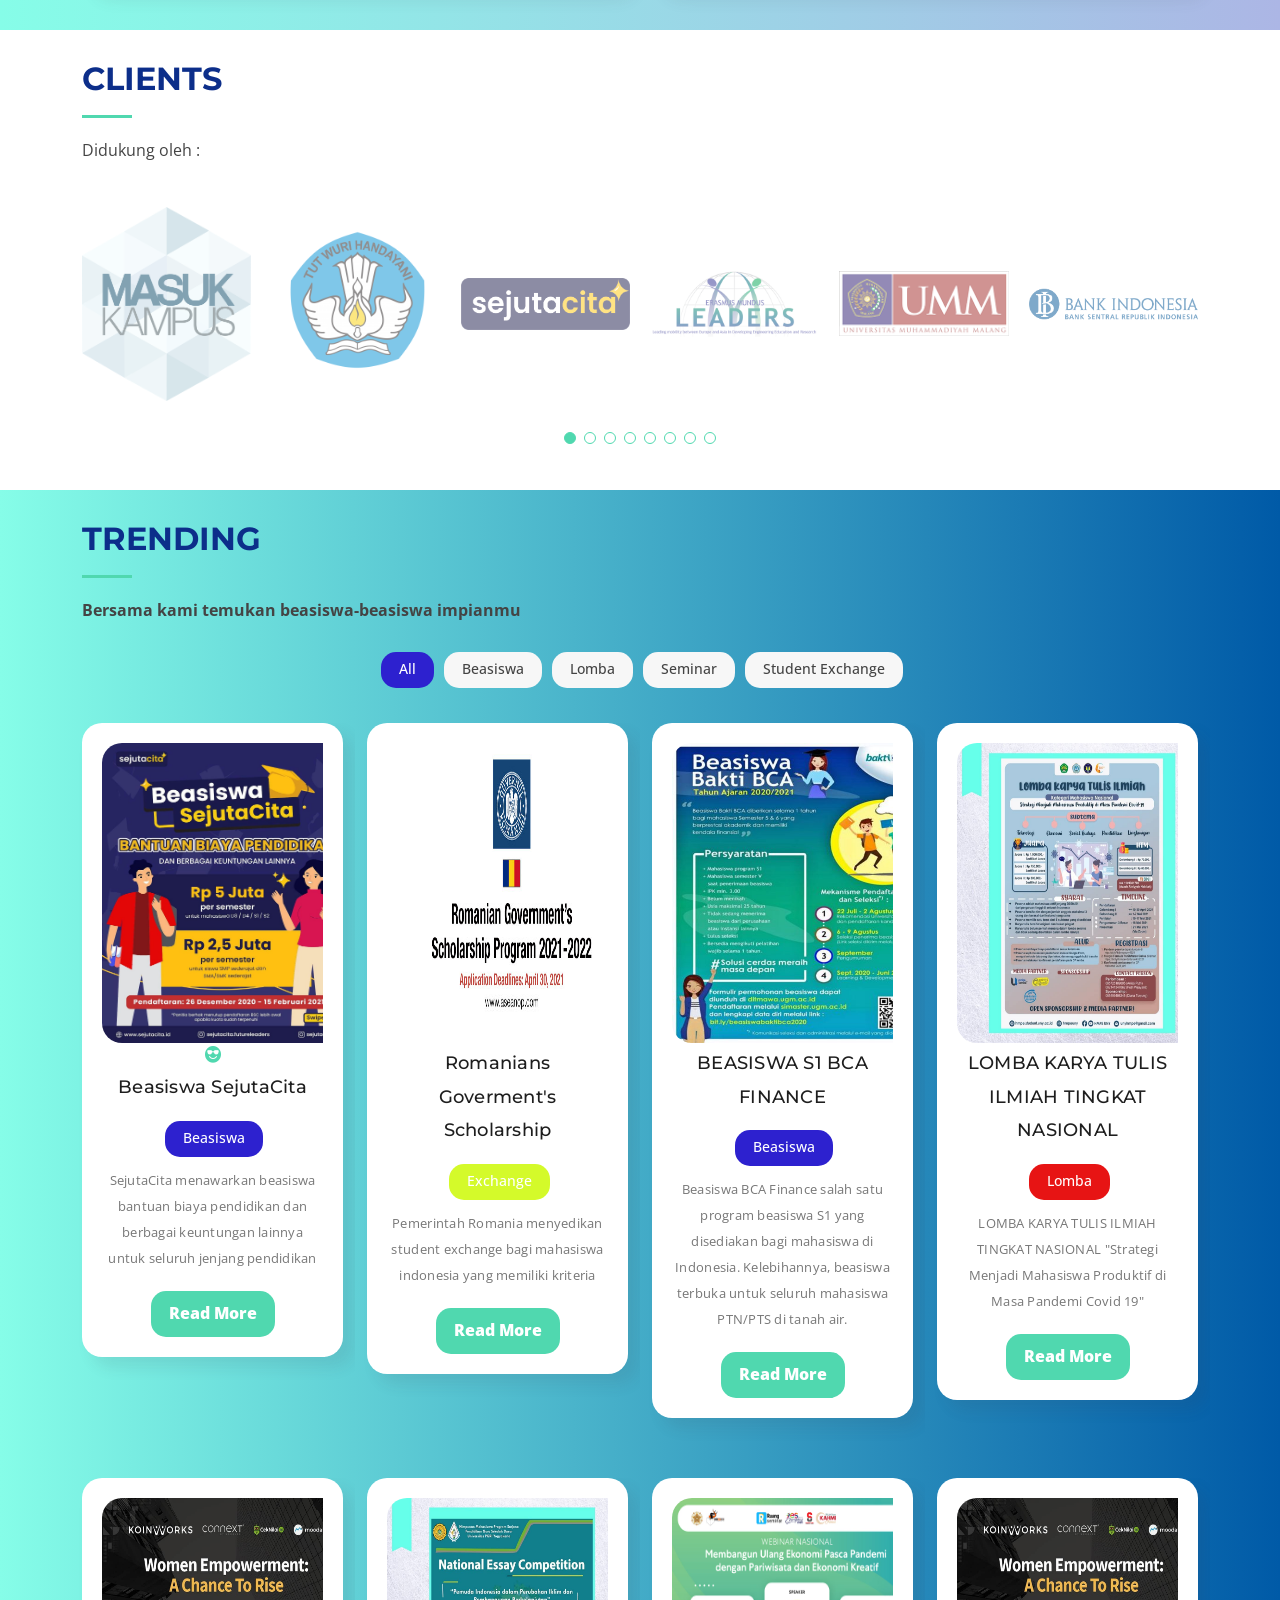
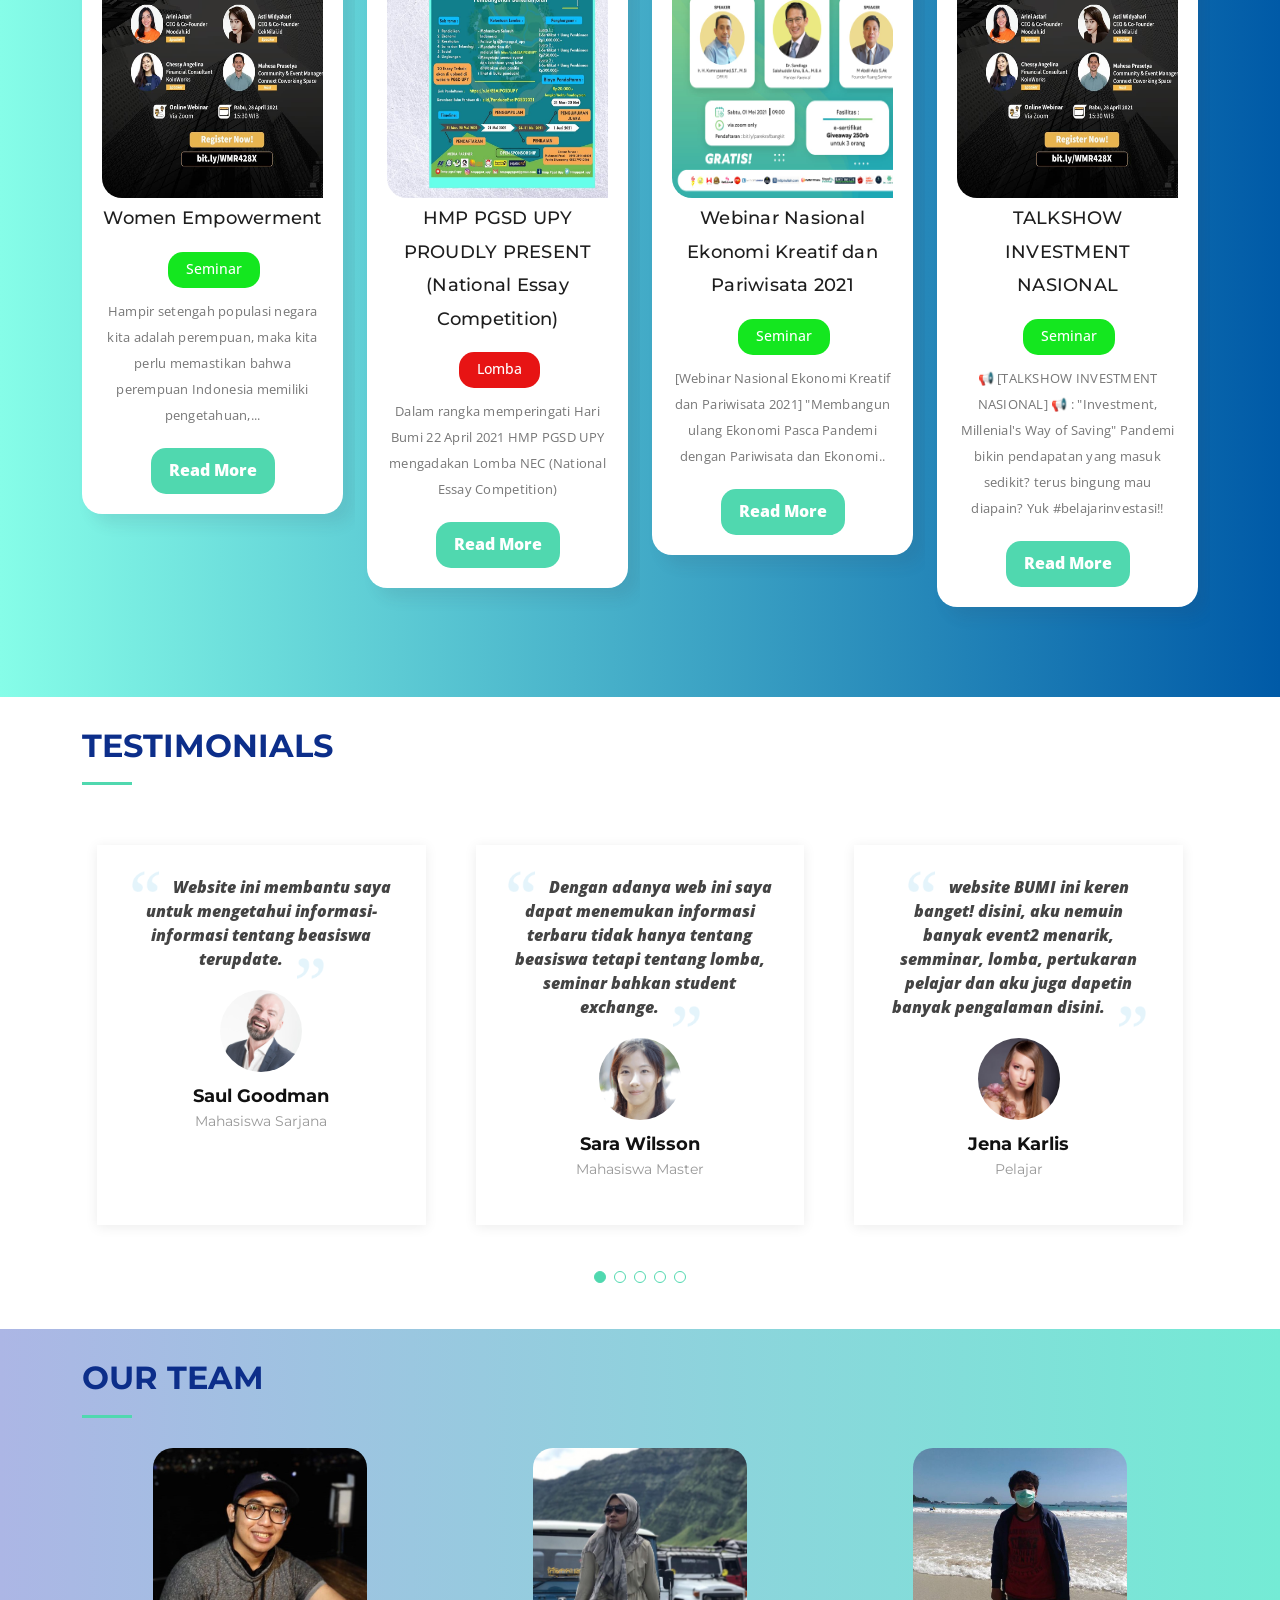
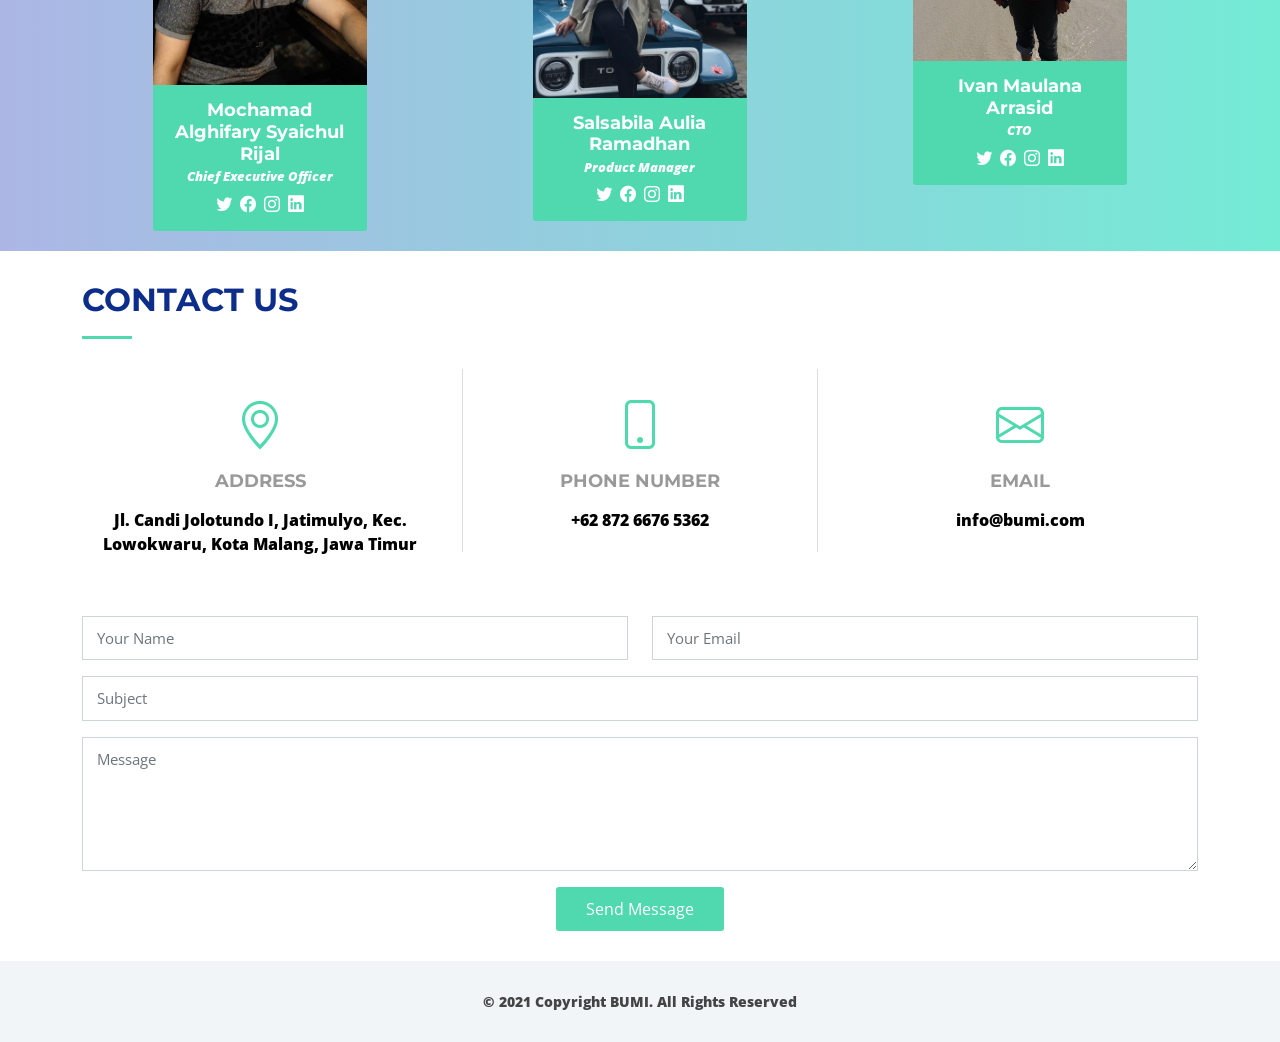
==== commit 0903e3db: "Update index.html" ====
--- a/index.html
+++ b/index.html
@@ -625,72 +625,38 @@
 
         </div>
       </div>
-      <section id="contact">
-        <div class="container" data-aos="fade-up">
-          <div class="section-header">
-            <h2>Contact Us</h2>
-          </div>
-
-          <div class="row contact-info">
-
-            <div class="col-md-4">
-              <div class="contact-address">
-                <i class="bi bi-geo-alt"></i>
-                <h3>Address</h3>
-                <address>Jl. Candi Jolotundo I, Jatimulyo, Kec. Lowokwaru, Kota Malang, Jawa Timur</address>
-              </div>
-            </div>
-
-            <div class="col-md-4">
-              <div class="contact-phone">
-                <i class="bi bi-phone"></i>
-                <h3>Phone Number</h3>
-                <p><a href="tel:+155895548855">+62 872 6676 5362</a></p>
-              </div>
-            </div>
-
-            <div class="col-md-4">
-              <div class="contact-email">
-                <i class="bi bi-envelope"></i>
-                <h3>Email</h3>
-                <p><a href="mailto:info@example.com">info@bumi.com</a></p>
-              </div>
-            </div>
-
-          </div>
-        </div>
-
-        <!-- send message  -->
-        <div class="container">
-          <div class="form">
-            <form action="forms/contact.php" method="post" role="form" class="php-email-form">
-              <div class="row">
-                <div class="form-group col-md-6">
-                  <input type="text" name="name" class="form-control" id="name" placeholder="Your Name" required>
-                </div>
-                <div class="form-group col-md-6 mt-3 mt-md-0">
-                  <input type="email" class="form-control" name="email" id="email" placeholder="Your Email" required>
-                </div>
-              </div>
-              <div class="form-group mt-3">
-                <input type="text" class="form-control" name="subject" id="subject" placeholder="Subject" required>
-              </div>
-              <div class="form-group mt-3">
-                <textarea class="form-control" name="message" rows="5" placeholder="Message" required></textarea>
-              </div>
-
-              <div class="my-3">
-                <div class="loading">Loading</div>
-                <div class="error-message"></div>
-                <div class="sent-message">Your message has been sent. Thank you!</div>
-              </div>
-
-              <div class="text-center"><button type="submit">Send Message</button></div>
-            </form>
-          </div>
-
-        </div>
-      </section><!-- End send message Section -->
+
+      <!-- send message  -->
+      <div class="container">
+        <div class="form">
+          <form action="forms/contact.php" method="post" role="form" class="php-email-form">
+            <div class="row">
+              <div class="form-group col-md-6">
+                <input type="text" name="name" class="form-control" id="name" placeholder="Your Name" required>
+              </div>
+              <div class="form-group col-md-6 mt-3 mt-md-0">
+                <input type="email" class="form-control" name="email" id="email" placeholder="Your Email" required>
+              </div>
+            </div>
+            <div class="form-group mt-3">
+              <input type="text" class="form-control" name="subject" id="subject" placeholder="Subject" required>
+            </div>
+            <div class="form-group mt-3">
+              <textarea class="form-control" name="message" rows="5" placeholder="Message" required></textarea>
+            </div>
+
+            <div class="my-3">
+              <div class="loading">Loading</div>
+              <div class="error-message"></div>
+              <div class="sent-message">Your message has been sent. Thank you!</div>
+            </div>
+
+            <div class="text-center"><button type="submit">Send Message</button></div>
+          </form>
+        </div>
+
+      </div>
+    </section><!-- End send message Section -->
 
   </main><!-- End #main -->
 
